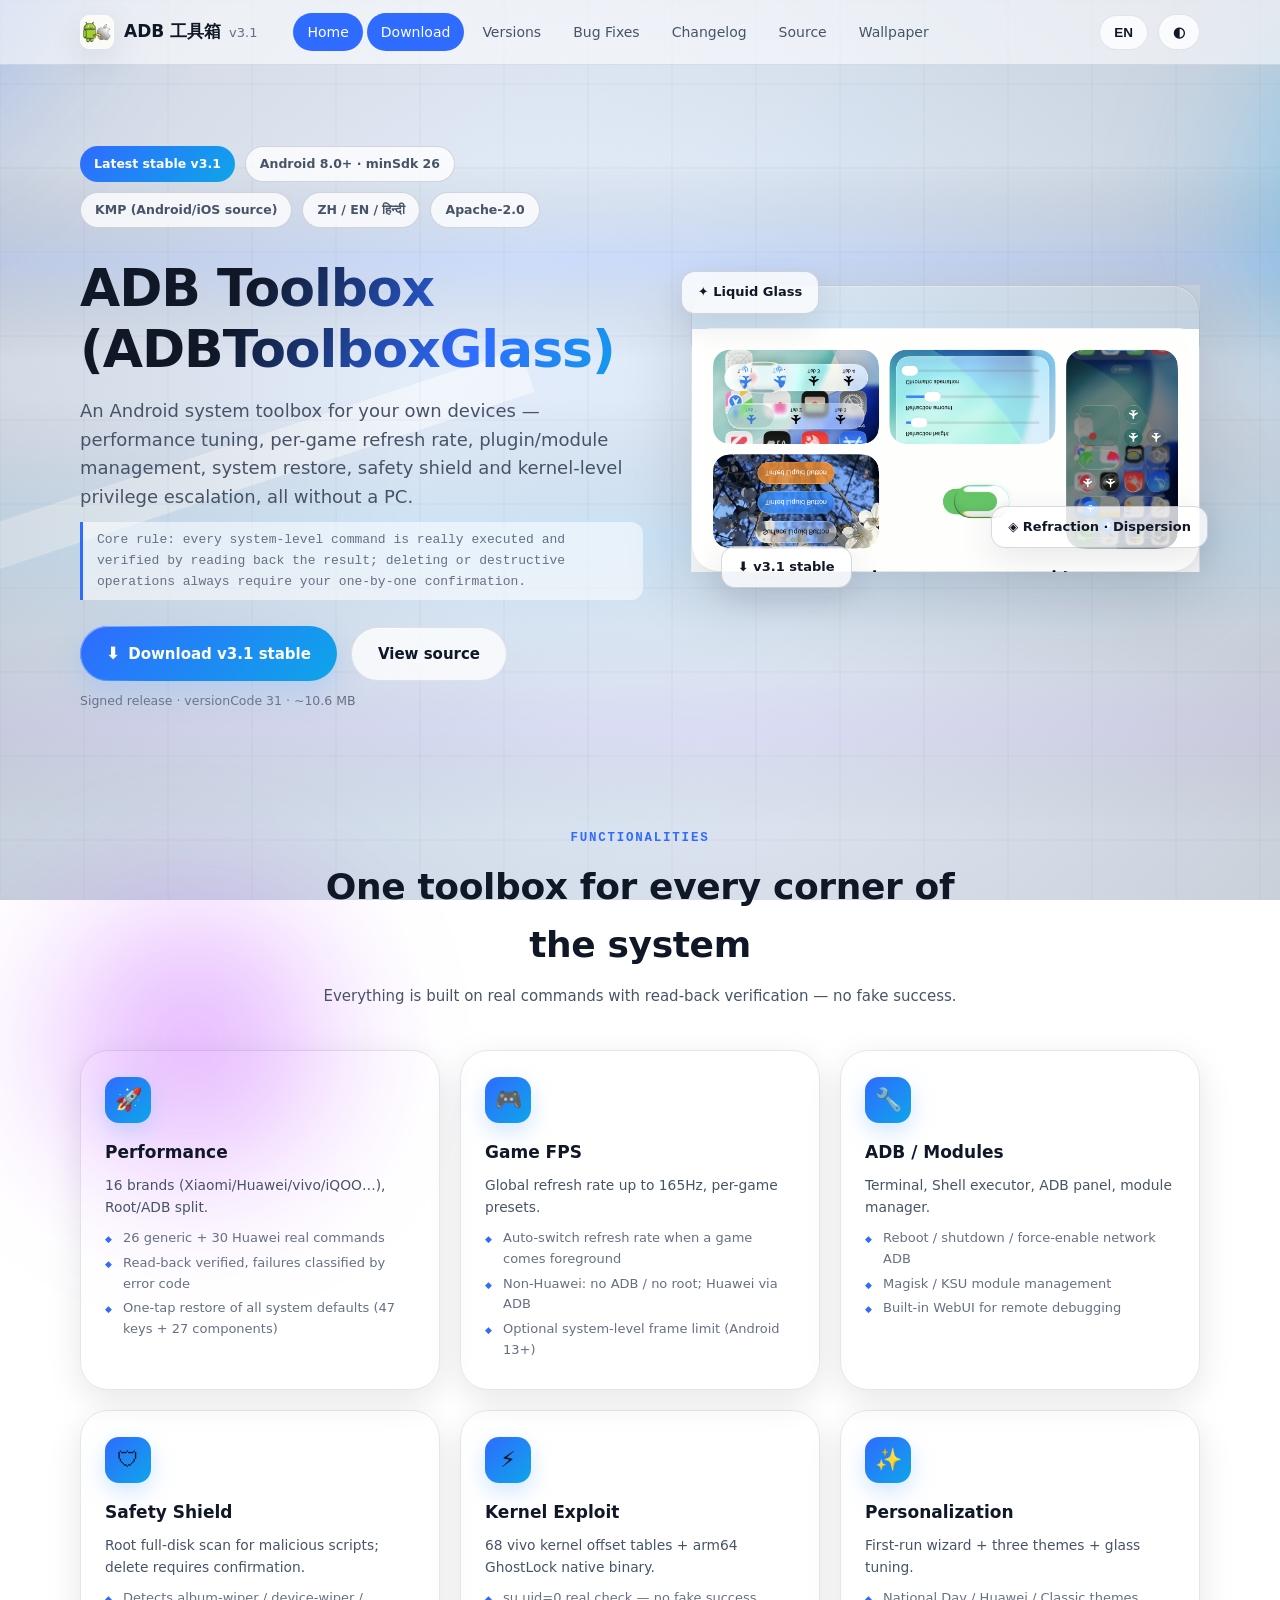
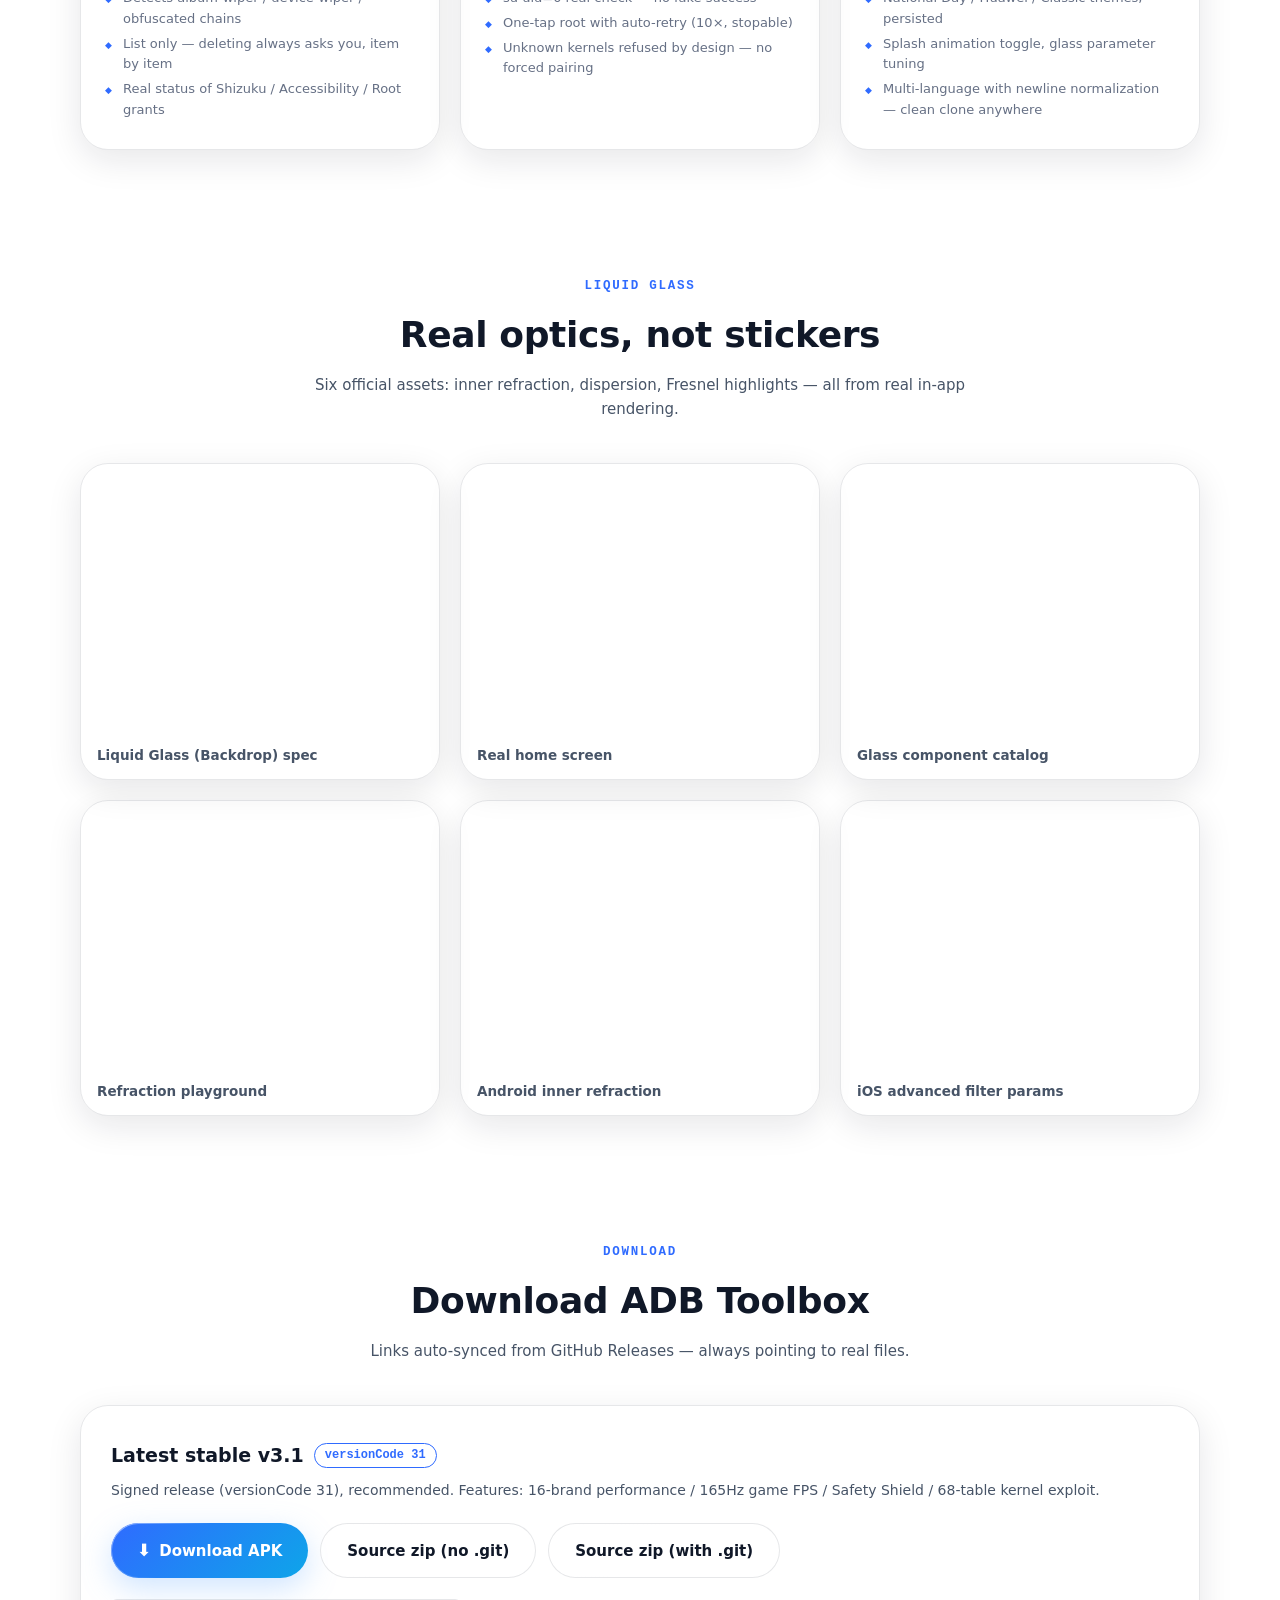
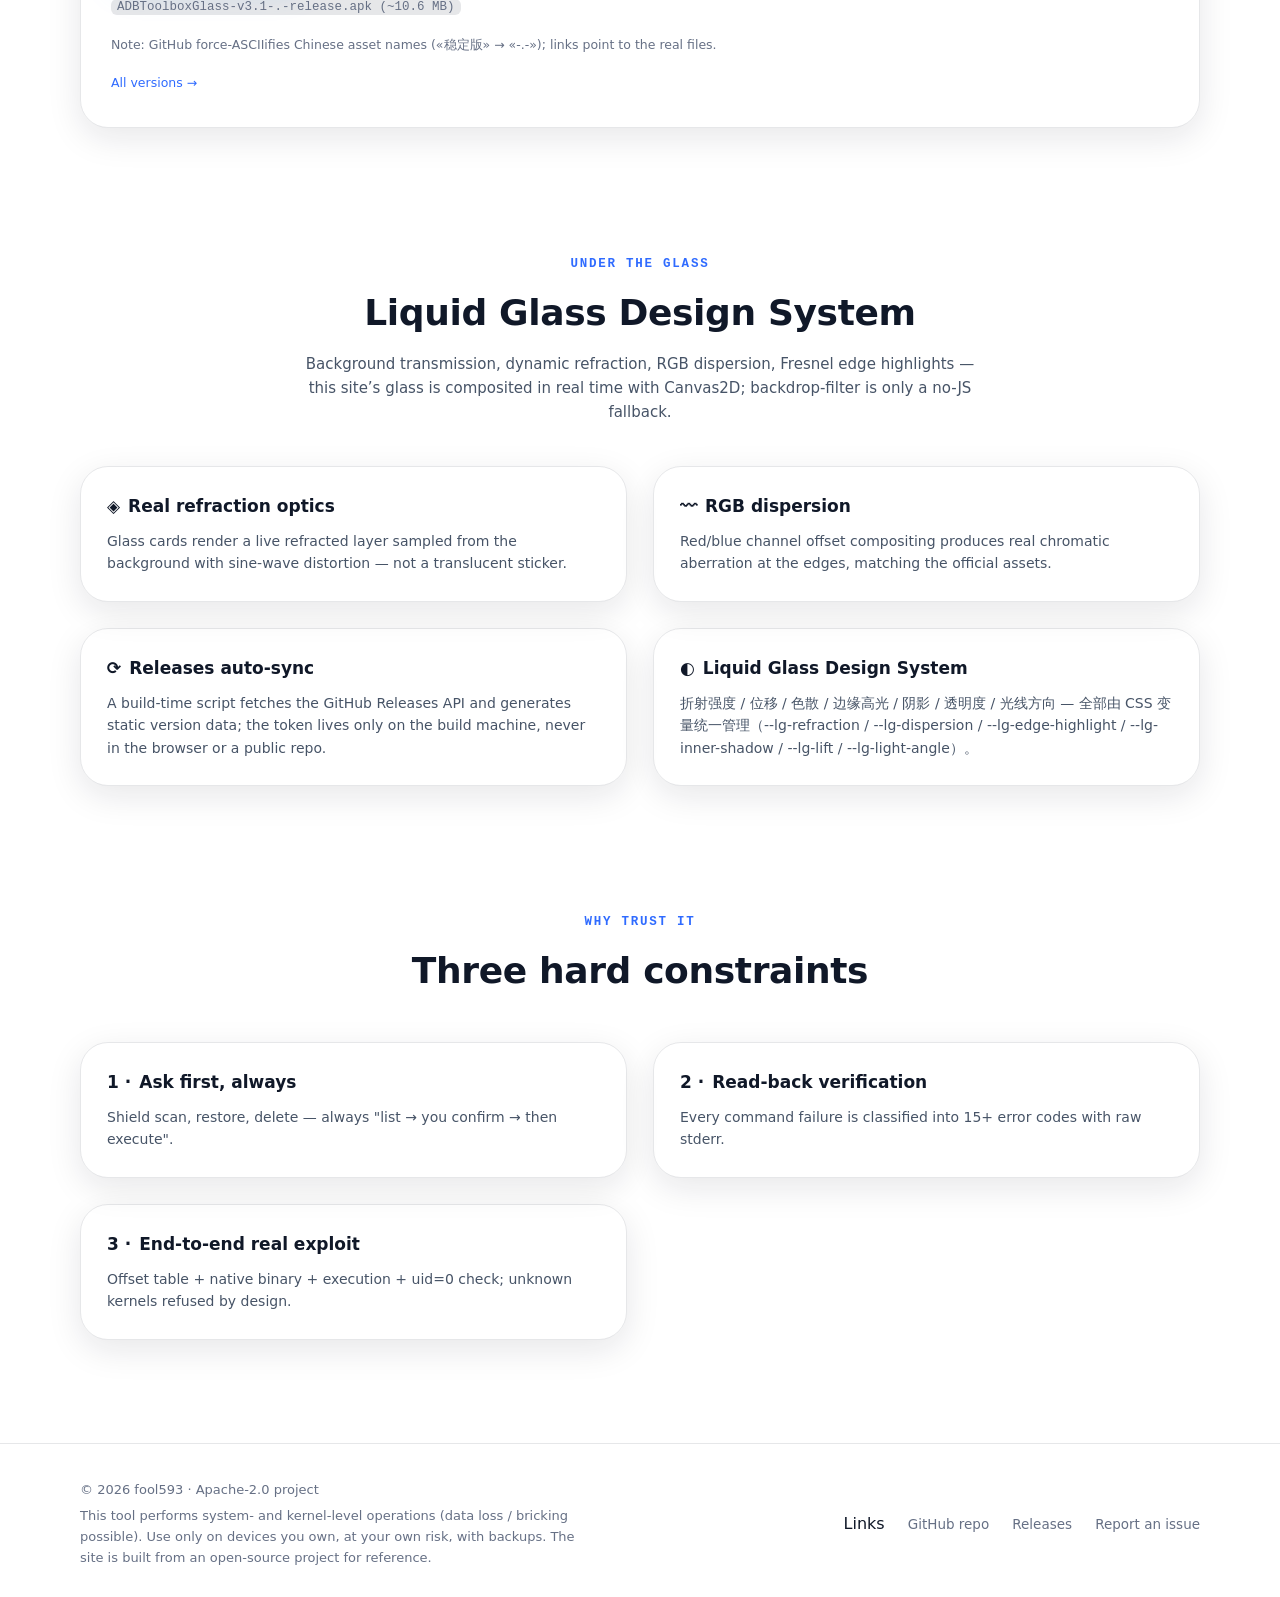
==== index.html @ 4ba8faf6 "chore: 网站构建产物同步 $(date +%Y-%m-%d)" ====
<!DOCTYPE html>
<html lang="zh-CN" data-theme="light" data-theme-mode="system">
<head>
  <meta charset="UTF-8" />
  <meta name="viewport" content="width=device-width, initial-scale=1.0" />
  <meta name="theme-color" content="#eef2f8" />
  <title>ADB 工具箱（ADBToolboxGlass）v3.1 — 官方站</title>
  <meta name="description" content="ADB 工具箱 v3.1：面向自有设备的 Android 系统工具箱——16 品牌性能优化 / 165Hz 游戏帧率 / 安全护盾 / 68 偏移表内核提权。开源（Apache-2.0），命令真实执行并回读验证，删除操作逐条确认。" />
  <meta property="og:type" content="website" />
  <meta property="og:title" content="ADB 工具箱（ADBToolboxGlass）v3.1 — 官方站" />
  <meta property="og:description" content="面向自有设备的 Android 系统工具箱：性能优化、游戏帧率、安全护盾、内核提权。所有系统级命令真实执行并回读验证。" />
  <meta property="og:image" content="./assets/site-banner-B7flzujM.jpg" />
  <meta property="og:url" content="https://fool593.github.io/ADBToolboxGlass-v3.1/" />
  <meta name="twitter:card" content="summary_large_image" />
  <link rel="icon" type="image/png" href="./icon-192.png" />
  <link rel="canonical" href="https://fool593.github.io/ADBToolboxGlass-v3.1/" />
  <script type="application/ld+json">
  {
    "@context": "https://schema.org",
    "@type": "SoftwareApplication",
    "name": "ADB 工具箱（ADBToolboxGlass）",
    "applicationCategory": "UtilityApplication",
    "operatingSystem": "Android",
    "softwareVersion": "3.1",
    "offers": { "@type": "Offer", "price": "0", "priceCurrency": "CNY" },
    "author": { "@type": "Person", "name": "fool593" },
    "license": "https://www.apache.org/licenses/LICENSE-2.0",
    "downloadUrl": "https://github.com/fool593/ADBToolboxGlass-v3.1/releases/download/v3.1/ADBToolboxGlass-v3.1-.-release.apk"
  }
  </script>
  <script>
    /* 防闪烁：首帧同步应用主题 + 语言 */
    (function () {
      try {
        var t = localStorage.getItem('adb-theme') || 'system';
        var sys = window.matchMedia('(prefers-color-scheme: dark)').matches;
        var res = t === 'system' ? (sys ? 'dark' : 'light') : t;
        document.documentElement.setAttribute('data-theme', res);
        document.documentElement.setAttribute('data-theme-mode', t);
        var l = localStorage.getItem('adb-lang');
        var lang = (l === 'zh' || l === 'en') ? l : ((navigator.language || 'zh').toLowerCase().startsWith('zh') ? 'zh' : 'en');
        document.documentElement.setAttribute('lang', lang === 'zh' ? 'zh-CN' : 'en');
      } catch (e) {}
    })();
  </script>
  <script type="module" crossorigin src="./assets/site-main-F7PaHA-z.js"></script>
  <link rel="stylesheet" crossorigin href="./assets/site-style-BMc-KPoB.css">
</head>
<body>
  <canvas id="bg-layer" aria-hidden="true"></canvas>
  <div id="bg-blobs" aria-hidden="true">
    <div class="blob blob-1"></div>
    <div class="blob blob-2"></div>
    <div class="blob blob-3"></div>
  </div>

  <!-- 顶部导航 -->
  <header class="topbar">
    <div class="topbar-inner">
      <a class="brand" href="index.html">
        <img src="./icon-192.png" alt="ADB Toolbox" width="34" height="34" />
        <span>ADB 工具箱 <small>v3.1</small></span>
      </a>
      <nav class="nav-links" aria-label="主导航">
        <a href="index.html" data-i18n="nav.home">首页</a>
        <a href="index.html#download" data-i18n="nav.download">下载</a>
        <a href="versions.html" data-i18n="nav.versions">历史版本</a>
        <a href="bugs.html" data-i18n="nav.bugs">Bug 记录</a>
        <a href="changelog.html" data-i18n="nav.changelog">更新日志</a>
        <a href="source.html" data-i18n="nav.source">源码</a>
        <a href="wallpaper.html" data-i18n="nav.wall">壁纸</a>
      </nav>
      <div class="top-actions">
        <button class="chip" id="lang-toggle" aria-label="切换语言">EN</button>
        <button class="chip" id="theme-toggle" aria-label="切换主题">◐</button>
      </div>
    </div>
  </header>

  <main>
    <!-- Hero -->
    <section class="hero">
      <div class="wrap hero-grid">
        <div>
          <div class="badges">
            <span class="badge v" data-i18n="hero.badge.v">最新稳定版 v3.1</span>
            <span class="badge" data-i18n="badge.minSdk">Android 8.0+ · 最低 SDK 26</span>
            <span class="badge" data-i18n="badge.kmp">KMP 跨平台（Android/iOS 源码）</span>
            <span class="badge" data-i18n="badge.langs">中 / EN / हिन्दी</span>
            <span class="badge" data-i18n="badge.license">Apache-2.0</span>
          </div>
          <h1 data-i18n="hero.title">ADB 工具箱（ADBToolboxGlass）</h1>
          <p class="sub" data-i18n="hero.sub">面向自有设备的 Android 系统工具箱——不用电脑也能性能调优、按游戏改帧率、插件/模块管理、系统还原、安全护盾与内核级提权。</p>
          <p class="discipline" data-i18n="hero.discipline">核心纪律：所有系统级命令真实执行并回读验证；删除与破坏性操作永远由你逐条确认，应用绝不自动执行。</p>
          <div class="hero-actions">
            <a class="btn primary" href="https://github.com/fool593/ADBToolboxGlass-v3.1/releases/download/v3.1/ADBToolboxGlass-v3.1-.-release.apk" rel="noopener">
              <span class="dl-icon">⬇</span><span data-i18n="hero.dl">下载 v3.1 稳定版</span>
            </a>
            <a class="btn ghost" href="https://github.com/fool593/ADBToolboxGlass-v3.1" rel="noopener" data-i18n="hero.source">查看源码</a>
          </div>
          <p class="dl-meta" data-i18n="hero.dl.note">正式签名 · versionCode 31 · 约 10.6 MB</p>
        </div>
        <div class="hero-visual">
          <div class="lg-glass glass-frame">
            <img src="./assets/site-banner-B7flzujM.jpg" alt="Liquid Glass design system" width="1120" height="630" fetchpriority="high" class="lg-content-img" />
          </div>
          <div class="float-chip fc-1">✦ Liquid Glass</div>
          <div class="float-chip fc-2">◈ Refraction · Dispersion</div>
          <div class="float-chip fc-3">⬇ v3.1 stable</div>
        </div>
      </div>
    </section>

    <!-- 功能 -->
    <section class="section" id="features">
      <div class="wrap">
        <div class="section-head">
          <div class="kicker" data-i18n="features.kicker">FUNCTIONALITIES</div>
          <h2 data-i18n="features.title">一个工具箱，覆盖系统的方方面面</h2>
          <p data-i18n="features.sub">全部功能基于真实命令执行与回读验证，不做假成功。</p>
        </div>
        <div class="feature-grid">
          <article class="lg-glass feature-card">
            <div class="f-icon">🚀</div>
            <h3 data-i18n="f.perf.title">性能优化</h3>
            <p data-i18n="f.perf.desc">16 品牌独立分类（小米/华为/vivo/iQOO…），Root/ADB 分行优化。</p>
            <ul>
              <li data-i18n="f.perf.l1">通用 26 条 + 华为 30 条真实命令</li>
              <li data-i18n="f.perf.l2">命令执行后回读验证，失败按错误码分类</li>
              <li data-i18n="f.perf.l3">一键还原全部系统默认（47 键 + 27 组件）</li>
            </ul>
          </article>
          <article class="lg-glass feature-card">
            <div class="f-icon">🎮</div>
            <h3 data-i18n="f.game.title">游戏帧率</h3>
            <p data-i18n="f.game.desc">全局刷新率最高 165Hz，按游戏单独配置帧率。</p>
            <ul>
              <li data-i18n="f.game.l1">游戏进前台自动切换对应帧率</li>
              <li data-i18n="f.game.l2">非华为免 ADB / 免 Root，华为走 ADB</li>
              <li data-i18n="f.game.l3">Android 13+ 可选系统级限帧</li>
            </ul>
          </article>
          <article class="lg-glass feature-card">
            <div class="f-icon">🔧</div>
            <h3 data-i18n="f.adb.title">ADB / 模块管理</h3>
            <p data-i18n="f.adb.desc">终端、Shell 执行器、ADB 面板与插件模块管理。</p>
            <ul>
              <li data-i18n="f.adb.l1">重启 / 关机 / 强开网络 ADB</li>
              <li data-i18n="f.adb.l2">Magisk / KSU 模块管理</li>
              <li data-i18n="f.adb.l3">自带 WebUI 可远程调试</li>
            </ul>
          </article>
          <article class="lg-glass feature-card">
            <div class="f-icon">🛡</div>
            <h3 data-i18n="f.shield.title">安全护盾</h3>
            <p data-i18n="f.shield.desc">Root 全盘扫描恶意脚本，删除必须逐条确认。</p>
            <ul>
              <li data-i18n="f.shield.l1">识别删相册 / 删全机 / 混淆链等恶意脚本</li>
              <li data-i18n="f.shield.l2">只列出，删除由你逐条确认</li>
              <li data-i18n="f.shield.l3">Shizuku / 无障碍 / Root 三项授权真实状态</li>
            </ul>
          </article>
          <article class="lg-glass feature-card">
            <div class="f-icon">⚡</div>
            <h3 data-i18n="f.root.title">内核提权</h3>
            <p data-i18n="f.root.desc">内置 68 个 vivo 内核偏移表 + arm64 GhostLock 原生二进制。</p>
            <ul>
              <li data-i18n="f.root.l1">su uid=0 真实判定，拒绝假成功</li>
              <li data-i18n="f.root.l2">一键 Root 自动重试（10 次 / 可停止）</li>
              <li data-i18n="f.root.l3">表外内核按设计拒绝，不强配机型</li>
            </ul>
          </article>
          <article class="lg-glass feature-card">
            <div class="f-icon">✨</div>
            <h3 data-i18n="f.ux.title">个性化</h3>
            <p data-i18n="f.ux.desc">首次设置向导 + 三套主题 + 玻璃参数调节。</p>
            <ul>
              <li data-i18n="f.ux.l1">国庆 / 华为 / 经典三套主题持久化</li>
              <li data-i18n="f.ux.l2">开屏动画开关、玻璃参数调节</li>
              <li data-i18n="f.ux.l3">多语言换行归一化，克隆即干净</li>
            </ul>
          </article>
        </div>
      </div>
    </section>

    <!-- 素材展示 -->
    <section class="section" id="shots">
      <div class="wrap">
        <div class="section-head">
          <div class="kicker" data-i18n="shots.kicker">LIQUID GLASS</div>
          <h2 data-i18n="shots.title">真实光学，不是贴纸</h2>
          <p data-i18n="shots.sub">六张官方素材：内折射、色散、Fresnel 高光，全部来自应用实机渲染。</p>
        </div>
        <div class="shots-grid">
          <figure class="lg-glass shot-card" data-full="./assets/artworks/banner.jpg">
            <img src="./assets/site-banner-B7flzujM.jpg" alt="Liquid Glass design spec" loading="lazy" width="800" height="450"  class="lg-content-img"/>
            <figcaption class="shot-cap" data-i18n="shots.banner">Liquid Glass (Backdrop) 设计规范</figcaption>
          </figure>
          <figure class="lg-glass shot-card" data-full="./assets/artworks/homescreen.png">
            <img src="./assets/site-homescreen-ydgZBSep.png" alt="Home screen" loading="lazy" width="800" height="1200"  class="lg-content-img"/>
            <figcaption class="shot-cap" data-i18n="shots.homescreen">真实主屏效果</figcaption>
          </figure>
          <figure class="lg-glass shot-card" data-full="./assets/artworks/catalog_app.jpg">
            <img src="./assets/site-catalog_app-DNNYvypT.jpg" alt="Component catalog" loading="lazy" width="800" height="422"  class="lg-content-img"/>
            <figcaption class="shot-cap" data-i18n="shots.catalog">玻璃组件目录</figcaption>
          </figure>
          <figure class="lg-glass shot-card" data-full="./assets/artworks/playground_app.jpg">
            <img src="./assets/site-playground_app-CNzV_W1E.jpg" alt="Refraction playground" loading="lazy" width="800" height="1200"  class="lg-content-img"/>
            <figcaption class="shot-cap" data-i18n="shots.playground">折射参数调试台</figcaption>
          </figure>
          <figure class="lg-glass shot-card" data-full="./assets/artworks/android_inner_refraction.png">
            <img src="./assets/site-android_inner_refraction-h8rzxePo.png" alt="Android inner refraction" loading="lazy" width="800" height="1200"  class="lg-content-img"/>
            <figcaption class="shot-cap" data-i18n="shots.android">Android 内折射演示</figcaption>
          </figure>
          <figure class="lg-glass shot-card" data-full="./assets/artworks/ios_inner_refraction.png">
            <img src="./assets/site-ios_inner_refraction-Cs1HJWgF.png" alt="iOS advanced filter" loading="lazy" width="800" height="1200"  class="lg-content-img"/>
            <figcaption class="shot-cap" data-i18n="shots.ios">iOS 高级滤镜参数</figcaption>
          </figure>
        </div>
      </div>
    </section>

    <!-- 下载 -->
    <section class="section" id="download">
      <div class="wrap">
        <div class="section-head">
          <div class="kicker" data-i18n="dl.kicker">DOWNLOAD</div>
          <h2 data-i18n="dl.title">下载 ADB 工具箱</h2>
          <p data-i18n="dl.sub">下载链接从 GitHub Releases 自动同步，指向真实文件。</p>
        </div>
        <div class="lg-glass download-block">
          <div class="dl-title">
            <span data-i18n="dl.current.title">最新稳定版 v3.1</span>
            <span class="dl-ver">versionCode 31</span>
          </div>
          <p class="dl-desc" data-i18n="dl.current.desc">正式签名（versionCode 31），推荐下载。功能：16 品牌性能优化 / 165Hz 游戏帧率 / 安全护盾 / 68 偏移表内核提权。</p>
          <div class="dl-row">
            <a class="btn primary" href="https://github.com/fool593/ADBToolboxGlass-v3.1/releases/download/v3.1/ADBToolboxGlass-v3.1-.-release.apk" rel="noopener"><span class="dl-icon">⬇</span><span data-i18n="dl.current.btn">下载 APK</span></a>
            <a class="btn ghost" href="https://github.com/fool593/ADBToolboxGlass-v3.1/releases/download/v3.1/ADBToolboxGlass-v3.1-.zip" rel="noopener" data-i18n="dl.zip.title">源码包（无 .git）</a>
            <a class="btn ghost" href="https://github.com/fool593/ADBToolboxGlass-v3.1/releases/download/v3.1/ADBToolboxGlass-v3.1-git.zip" rel="noopener" data-i18n="dl.git.title">源码包（含 .git）</a>
          </div>
          <p class="dl-meta"><code data-i18n="dl.current.file">ADBToolboxGlass-v3.1-.-release.apk（约 10.6 MB）</code></p>
          <p class="dl-meta" data-i18n="dl.ascii.note">提示：GitHub 将中文资产名强制转为 ASCII（如「稳定版」→「-.-」），链接已指向真实文件。</p>
          <p class="dl-meta"><a href="versions.html" data-i18n="dl.all">查看全部历史版本 →</a></p>
        </div>
      </div>
    </section>

    <!-- 技术 -->
    <section class="section" id="tech">
      <div class="wrap">
        <div class="section-head">
          <div class="kicker" data-i18n="tech.kicker">UNDER THE GLASS</div>
          <h2 data-i18n="tech.title">液态玻璃设计系统</h2>
          <p data-i18n="tech.sub">背景透射、动态折射、RGB 色散、Fresnel 边缘高光——本站的玻璃效果由 Canvas2D 真实合成，纯 backdrop-filter 仅作为无 JS 兜底。</p>
        </div>
        <div class="split">
          <article class="lg-glass info-card">
            <h3>◈ <span data-i18n="tech.optics.title">真实折射光学</span></h3>
            <p data-i18n="tech.optics.desc">玻璃卡内绘制的是背景放大采样的实时折射层，带正弦波动态形变；绝不是一张半透明贴图。</p>
          </article>
          <article class="lg-glass info-card">
            <h3>〰 <span data-i18n="tech.disp.title">RGB 色散</span></h3>
            <p data-i18n="tech.disp.desc">红/蓝通道错位合成，玻璃边缘出现真实色差，与素材图一致。</p>
          </article>
          <article class="lg-glass info-card">
            <h3>⟳ <span data-i18n="tech.sync.title">Releases 自动同步</span></h3>
            <p data-i18n="tech.sync.desc">构建时脚本调用 GitHub Releases API，静态生成版本数据；Token 只存在于构建机，不进浏览器不落公开仓库。</p>
          </article>
          <article class="lg-glass info-card">
            <h3>◐ <span>Liquid Glass Design System</span></h3>
            <p>折射强度 / 位移 / 色散 / 边缘高光 / 阴影 / 透明度 / 光线方向 — 全部由 CSS 变量统一管理（--lg-refraction / --lg-dispersion / --lg-edge-highlight / --lg-inner-shadow / --lg-lift / --lg-light-angle）。</p>
          </article>
        </div>
      </div>
    </section>

    <!-- 信任 -->
    <section class="section" id="trust">
      <div class="wrap">
        <div class="section-head">
          <div class="kicker" data-i18n="workflow.kicker">WHY TRUST IT</div>
          <h2 data-i18n="workflow.title">能信吗？三条硬约束</h2>
        </div>
        <div class="split">
          <article class="lg-glass info-card">
            <h3>1 · <span data-i18n="workflow.l1.t">事事先问人</span></h3>
            <p data-i18n="workflow.l1.d">护盾扫描、还原、删除——一律"列出 → 你确认 → 才执行"。</p>
          </article>
          <article class="lg-glass info-card">
            <h3>2 · <span data-i18n="workflow.l2.t">命令回读验证</span></h3>
            <p data-i18n="workflow.l2.d">每条命令失败按 15+ 错误码分类并保留原始 stderr。</p>
          </article>
          <article class="lg-glass info-card">
            <h3>3 · <span data-i18n="workflow.l3.t">端到端真实提权</span></h3>
            <p data-i18n="workflow.l3.d">偏移表 + 原生二进制 + 执行 + uid=0 判定，表外内核按设计拒绝。</p>
          </article>
        </div>
      </div>
    </section>
  </main>

  <!-- 页脚 -->
  <footer class="footer">
    <div class="wrap footer-inner">
      <div>
        <p class="copy" data-i18n="footer.copyright">© 2026 fool593 · Apache-2.0 项目</p>
        <p class="copy" style="margin-top:6px;max-width:60ch" data-i18n="footer.disclaimer">本工具涉及系统级与内核级操作（有数据丢失/变砖风险），请仅在自有设备、接受风险、已备份的前提下使用。</p>
      </div>
      <div class="links">
        <span data-i18n="footer.links">相关链接</span>
        <a href="https://github.com/fool593/ADBToolboxGlass-v3.1" rel="noopener" data-i18n="footer.repo">GitHub 仓库</a>
        <a href="https://github.com/fool593/ADBToolboxGlass-v3.1/releases" rel="noopener" data-i18n="footer.releases">Releases</a>
        <a href="https://github.com/fool593/ADBToolboxGlass-v3.1/issues" rel="noopener" data-i18n="footer.issue">反馈问题</a>
      </div>
    </div>
  </footer>

  <!-- Lightbox -->
  <div class="lightbox" id="lightbox" aria-hidden="true">
    <button class="lb-close" aria-label="Close">✕</button>
    <img src="" alt="" />
  </div>

  <!-- 性能徽标 -->
  <div class="perf-badge" id="perf-badge"></div>

</body>
</html>
---- assets/site-style-BMc-KPoB.css ----
:root{--lg-refraction:.55;--lg-dispersion:.3;--lg-edge-highlight:.9;--lg-inner-shadow:.35;--lg-lift:.6;--lg-light-angle:135deg;--lg-glow:#78b4ff59;--radius-lg:28px;--radius-md:20px;--radius-sm:14px;--topbar-h:64px;--font-sans:"PingFang SC", "HarmonyOS Sans SC", "Microsoft YaHei", system-ui, -apple-system, "Segoe UI", Roboto, sans-serif;--font-mono:"JetBrains Mono", "SF Mono", Consolas, "Courier New", monospace}[data-theme=light]{--lightningcss-light:initial;--lightningcss-dark: ;color-scheme:light;--bg-0:#eef2f8;--bg-1:#dde6f2;--ink-0:#101828;--ink-1:#475467;--ink-2:#667085;--card:#ffffff8c;--card-strong:#ffffffc7;--line:#1018281a;--line-2:#10182829;--acc:#2f6bff;--acc-2:#0ea5e9;--acc-grad:linear-gradient(135deg, #2f6bff 0%, #0ea5e9 100%);--ok:#16a34a;--warn:#d97706;--err:#dc2626;--shadow-1:0 10px 34px #1018281a;--shadow-2:0 24px 70px #10182829}[data-theme=dark]{--lightningcss-light: ;--lightningcss-dark:initial;color-scheme:dark;--bg-0:#0a0e1a;--bg-1:#101828;--ink-0:#f2f4f7;--ink-1:#c0c8d4;--ink-2:#8a94a6;--card:#1218288c;--card-strong:#161e32cc;--line:#f2f4f71a;--line-2:#f2f4f72e;--acc:#6ea0ff;--acc-2:#38bdf8;--acc-grad:linear-gradient(135deg, #6ea0ff 0%, #38bdf8 100%);--ok:#4ade80;--warn:#fbbf24;--err:#f87171;--shadow-1:0 10px 34px #00000059;--shadow-2:0 24px 70px #00000080}*{box-sizing:border-box;margin:0;padding:0}html{scroll-behavior:smooth}html,body{overflow-x:hidden}body{font-family:var(--font-sans);background:radial-gradient(1200px 800px at 15% -10%, var(--acc-2) 0%, transparent 55%), radial-gradient(1000px 700px at 110% 20%, var(--acc) 0%, transparent 50%), linear-gradient(160deg, var(--bg-0) 0%, var(--bg-1) 100%);color:var(--ink-0);-webkit-font-smoothing:antialiased;background-attachment:fixed;min-height:100vh;line-height:1.6;transition:background .4s,color .3s}a{color:var(--acc);text-decoration:none}a:hover{text-decoration:underline}img{max-width:100%;display:block}::-moz-selection{background:var(--acc);color:#fff}::selection{background:var(--acc);color:#fff}.wrap{width:min(1120px,92vw);margin:0 auto}#bg-layer{z-index:-3;pointer-events:none;position:fixed;top:0;bottom:0;left:0;right:0}#bg-blobs{z-index:-2;pointer-events:none;filter:blur(64px)saturate(140%);opacity:.55;position:fixed;top:-20%;bottom:-20%;left:-20%;right:-20%}.blob{border-radius:50%;animation:26s ease-in-out infinite alternate blob-drift;position:absolute}.blob-1{background:radial-gradient(circle at 30% 30%, var(--acc), transparent 70%);width:42vw;height:42vw;top:-8vw;left:-10vw}.blob-2{background:radial-gradient(circle at 60% 40%, var(--acc-2), transparent 70%);width:36vw;height:36vw;animation-delay:-8s;top:22vh;right:-8vw}.blob-3{background:radial-gradient(circle,#a855f7,#0000 70%);width:30vw;height:30vw;animation-delay:-16s;bottom:-12vw;left:20vw}@keyframes blob-drift{0%{transform:translate(0)scale(1)}50%{transform:translate(6vw,4vh)scale(1.12)}to{transform:translate(-4vw,-3vh)scale(.94)}}.lg-glass{border-radius:var(--radius-lg);box-shadow:var(--shadow-1);border:1px solid var(--line);background:0 0;position:relative}.lg-glass>.lg-content,.lg-glass>:not(.lg-optics){z-index:3;position:relative}.lg-glass img.lg-content-img{z-index:3;opacity:0;position:relative}.lg-content-img{border-radius:calc(var(--radius-lg) - 8px);width:100%;height:auto;display:block}.lg-optics{border-radius:inherit;pointer-events:none;z-index:2;mix-blend-mode:normal;position:absolute;top:0;bottom:0;left:0;right:0}.no-glass-engine .lg-glass{background:var(--card);-webkit-backdrop-filter:blur(18px)saturate(160%)}.no-glass-engine .lg-glass img.lg-content-img,.dynamic-bg .lg-glass img.lg-content-img{opacity:1}#gl-layer{z-index:-1;pointer-events:none;position:fixed;top:0;bottom:0;left:0;right:0}.topbar{z-index:100;-webkit-backdrop-filter:blur(16px)saturate(150%);background:color-mix(in srgb, var(--card-strong) 72%, transparent);border-bottom:1px solid var(--line);position:-webkit-sticky;position:sticky;top:0}.topbar-inner{width:min(1120px,92vw);height:var(--topbar-h);align-items:center;gap:18px;margin:0 auto;display:flex}.brand{color:var(--ink-0);align-items:center;gap:10px;font-size:17px;font-weight:700;display:flex}.brand:hover{text-decoration:none}.brand img{width:34px;height:34px;box-shadow:var(--shadow-1);border-radius:9px}.brand small{color:var(--ink-2);margin-left:2px;font-size:13px;font-weight:500}.nav-links{flex:1;gap:4px;margin-left:18px;display:flex}.nav-links a{color:var(--ink-1);border-radius:999px;padding:8px 14px;font-size:14px;font-weight:500;transition:background .2s,color .2s}.nav-links a:hover{background:var(--line);color:var(--ink-0);text-decoration:none}.nav-links a.active{background:var(--acc);color:#fff}.top-actions{align-items:center;gap:10px;display:flex}.chip{border:1px solid var(--line);background:var(--card-strong);color:var(--ink-0);cursor:pointer;-webkit-user-select:none;-moz-user-select:none;user-select:none;border-radius:999px;align-items:center;gap:6px;padding:9px 14px;font-size:13.5px;font-weight:600;transition:transform .15s,background .2s,box-shadow .2s;display:inline-flex}.chip:hover{box-shadow:var(--shadow-1);background:var(--card-strong);transform:translateY(-1px)}.chip:active{transform:translateY(0)scale(.97)}.hero{padding:max(56px,min(9vh,96px)) 0 max(40px,min(6vh,64px))}.hero-grid{grid-template-columns:1.05fr .95fr;align-items:center;gap:48px;display:grid}.hero h1{letter-spacing:-.02em;background:linear-gradient(120deg, var(--ink-0) 30%, var(--acc) 70%, var(--acc-2) 100%);-webkit-text-fill-color:transparent;color:#0000;-webkit-background-clip:text;background-clip:text;margin-bottom:16px;font-size:max(30px,min(4.4vw,52px));font-weight:800;line-height:1.18}.hero .sub{color:var(--ink-1);max-width:34em;margin-bottom:10px;font-size:max(15px,min(1.6vw,18px))}.hero .discipline{font-family:var(--font-mono);color:var(--ink-2);border-left:3px solid var(--acc);background:var(--card);border-radius:0 12px 12px 0;margin-bottom:26px;padding:8px 14px;font-size:13px}.badges{flex-wrap:wrap;gap:10px;margin-bottom:30px;display:flex}.badge{border:1px solid var(--line-2);background:var(--card-strong);color:var(--ink-1);border-radius:999px;align-items:center;gap:6px;padding:7px 14px;font-size:12.5px;font-weight:600;display:inline-flex}.badge.v{background:var(--acc-grad);color:#fff;border:none}.hero-actions{flex-wrap:wrap;align-items:center;gap:14px;display:flex}.btn{cursor:pointer;border:1px solid var(--line);border-radius:999px;justify-content:center;align-items:center;gap:8px;padding:14px 26px;font-size:15px;font-weight:700;text-decoration:none;transition:transform .16s,box-shadow .2s;display:inline-flex;position:relative;overflow:hidden}.btn:hover{text-decoration:none;transform:translateY(-2px)}.btn:active{transform:translateY(0)scale(.98)}.btn:before{content:"";border-radius:inherit;background:linear-gradient(var(--lg-light-angle), #ffffff8c, transparent 40%);-webkit-mask-composite:xor;pointer-events:none;padding:1px;position:absolute;top:0;bottom:0;left:0;right:0;-webkit-mask-image:linear-gradient(#fff 0,#fff 0),linear-gradient(#fff 0,#fff 0);-webkit-mask-position:0 0,0 0;-webkit-mask-size:auto,auto;-webkit-mask-repeat:repeat,repeat;-webkit-mask-clip:content-box,border-box;-webkit-mask-origin:content-box,border-box;-webkit-mask-composite:xor;mask-composite:exclude;-webkit-mask-source-type:auto,auto;mask-mode:match-source,match-source}.btn.primary{background:var(--acc-grad);color:#fff;box-shadow:0 10px 30px var(--lg-glow);border:none}.btn.primary:hover{box-shadow:0 14px 40px var(--lg-glow)}.btn.ghost{background:var(--card-strong);color:var(--ink-0)}.btn.small{padding:10px 18px;font-size:13.5px}.btn .dl-icon{font-size:17px}.hero-visual{position:relative}.hero-visual .glass-frame{border-radius:var(--radius-lg);box-shadow:var(--shadow-2), inset 0 1px 0 #ffffff4d;border:1px solid var(--line);overflow:hidden}.hero-visual img{width:100%;height:auto;display:block}.hero-visual .float-chip{background:var(--card-strong);-webkit-backdrop-filter:blur(12px);border:1px solid var(--line-2);box-shadow:var(--shadow-1);border-radius:14px;padding:10px 16px;font-size:13px;font-weight:600;animation:4.5s ease-in-out infinite floaty;position:absolute}.hero-visual .fc-1{top:-14px;left:-10px}.hero-visual .fc-2{animation-delay:-2.2s;bottom:24px;right:-8px}.hero-visual .fc-3{animation-delay:-1.1s;bottom:-16px;left:30px}@keyframes floaty{0%,to{transform:translateY(0)}50%{transform:translateY(-9px)}}.section{padding:max(48px,min(7vh,80px)) 0}.section-head{text-align:center;max-width:680px;margin:0 auto 42px}.section-head .kicker{font-family:var(--font-mono);letter-spacing:.14em;text-transform:uppercase;color:var(--acc);margin-bottom:10px;font-size:12.5px;font-weight:700}.section-head h2{letter-spacing:-.01em;font-size:max(24px,min(3vw,36px));font-weight:800}.section-head p{color:var(--ink-1);margin-top:10px;font-size:15px}.feature-grid{grid-template-columns:repeat(3,1fr);gap:20px;display:grid}.feature-card{min-height:190px;padding:26px 24px}.feature-card .f-icon{background:var(--acc-grad);width:46px;height:46px;box-shadow:0 8px 22px var(--lg-glow);border-radius:14px;place-items:center;margin-bottom:16px;font-size:22px;display:grid}.feature-card h3{margin-bottom:8px;font-size:17px}.feature-card p{color:var(--ink-1);font-size:13.8px}.feature-card ul{margin-top:8px;list-style:none}.feature-card li{color:var(--ink-2);padding:2px 0 2px 18px;font-size:13px;position:relative}.feature-card li:before{content:"◆";color:var(--acc);font-size:9px;position:absolute;top:6px;left:0}.download-block{gap:8px;padding:34px 30px;display:grid}.download-block .dl-title{flex-wrap:wrap;align-items:center;gap:10px;font-size:19px;font-weight:800;display:flex}.download-block .dl-ver{font-family:var(--font-mono);color:var(--acc);border:1px solid var(--acc);border-radius:999px;padding:2px 10px;font-size:12px}.download-block .dl-desc{color:var(--ink-1);font-size:14px}.dl-row{flex-wrap:wrap;gap:12px;margin-top:14px;display:flex}.dl-meta{color:var(--ink-2);margin-top:10px;font-size:12.5px}.dl-meta code{font-family:var(--font-mono);background:var(--line);border-radius:6px;padding:1px 6px}.shots-grid{grid-template-columns:repeat(3,1fr);gap:20px;display:grid}.shot-card{cursor:zoom-in;transition:transform .25s,box-shadow .25s;overflow:hidden}.shot-card:hover{box-shadow:var(--shadow-2);transform:translateY(-4px)}.shot-card img{aspect-ratio:4/3;object-fit:cover;width:100%}.shot-card .shot-cap{color:var(--ink-1);padding:12px 16px;font-size:13.5px;font-weight:600}.split{grid-template-columns:1fr 1fr;align-items:start;gap:26px;display:grid}.info-card{padding:26px}.info-card h3{align-items:center;gap:8px;margin-bottom:10px;font-size:17px;display:flex}.info-card p,.info-card li{color:var(--ink-1);font-size:14px}.info-card ul{margin-top:6px;list-style:none}.info-card li{padding:4px 0 4px 20px;position:relative}.info-card li:before{content:"→";color:var(--acc);position:absolute;left:0}.doc-card{margin-bottom:22px;padding:28px}.doc-card h2{flex-wrap:wrap;align-items:center;gap:10px;margin-bottom:6px;font-size:21px;display:flex}.doc-card .doc-tag{border-radius:999px;padding:3px 10px;font-size:12px;font-weight:700}.tag-current{background:var(--acc-grad);color:#fff}.tag-old{background:var(--line);color:var(--ink-2)}.doc-card .doc-date{color:var(--ink-2);font-family:var(--font-mono);font-size:12.5px}.doc-card ul{margin-top:12px;list-style:none}.doc-card li{color:var(--ink-1);padding:5px 0 5px 20px;font-size:14px;position:relative}.doc-card li:before{content:"•";color:var(--acc);font-weight:800;position:absolute;left:4px}.doc-card .doc-sub{color:var(--ink-0);margin-top:14px;font-size:14px;font-weight:700}.status-ok{color:var(--ok);font-weight:700}.status-wip{color:var(--warn);font-weight:700}.status-wait{color:var(--err);font-weight:700}.footer{border-top:1px solid var(--line);margin-top:40px;padding:36px 0 28px}.footer-inner{flex-wrap:wrap;justify-content:space-between;align-items:center;gap:16px;display:flex}.footer .links a{color:var(--ink-2);margin-left:18px;font-size:13.5px}.footer .copy{color:var(--ink-2);font-size:13px}.lightbox{z-index:200;opacity:0;pointer-events:none;background:#040812d1;place-items:center;padding:4vh 4vw;transition:opacity .25s;display:grid;position:fixed;top:0;bottom:0;left:0;right:0}.lightbox.open{opacity:1;pointer-events:auto}.lightbox img{max-width:92vw;max-height:88vh;box-shadow:var(--shadow-2);border-radius:16px}.lightbox .lb-close{border:1px solid var(--line-2);background:var(--card-strong);width:44px;height:44px;color:var(--ink-0);cursor:pointer;border-radius:50%;font-size:20px;position:absolute;top:22px;right:26px}.perf-badge{z-index:120;font-family:var(--font-mono);background:var(--card-strong);border:1px solid var(--line-2);color:var(--ink-1);-webkit-backdrop-filter:blur(10px);pointer-events:none;opacity:0;border-radius:10px;padding:8px 12px;font-size:11px;transition:opacity .3s;position:fixed;bottom:14px;right:14px}.perf-badge.show{opacity:1}.wp-layout{grid-template-columns:minmax(0,1.6fr) minmax(300px,1fr);align-items:start;gap:26px;margin-top:26px;display:grid}.wp-stage{border:1px dashed var(--line-2);background:#0a0e1c29;border-radius:28px;min-height:420px;padding:24px;position:relative;overflow:hidden}.wp-stage:after{content:"LIVE";font-family:var(--font-mono);letter-spacing:.18em;color:var(--ink-2);font-size:11px;position:absolute;top:14px;left:18px}.wp-demo{position:absolute}.wp-demo-a{width:150px;top:64px;left:40px}.wp-demo-b{width:240px;top:130px;right:36px}.wp-demo-c{text-align:center;width:min(320px,74%);padding:20px 22px;bottom:26px;left:50%;transform:translate(-50%)}.wp-demo-c h3{margin-bottom:6px;font-size:20px}.wp-demo-c p{color:var(--ink-2);font-size:13px;line-height:1.6}.wp-panel{flex-direction:column;gap:16px;padding:22px;display:flex}.wp-section{border-top:1px solid var(--line-2);padding-top:14px}.wp-section:first-child{border-top:0;padding-top:0}.wp-sec-label{letter-spacing:.06em;text-transform:uppercase;color:var(--ink-2);margin-bottom:8px;font-size:12px;font-weight:600}.wp-current{color:var(--ink-0);word-break:break-all;margin-bottom:10px;font-size:13px}.wp-row{flex-wrap:wrap;gap:8px;display:flex}.wp-colors{flex-wrap:wrap;gap:10px;display:flex}.wp-color{cursor:pointer;border:2px solid #ffffff59;border-radius:50%;width:40px;height:40px;padding:0;transition:transform .15s,box-shadow .15s;box-shadow:0 2px 8px #0000002e}.wp-color:hover{transform:scale(1.14);box-shadow:0 4px 14px #00000042}.wp-official{grid-template-columns:repeat(2,1fr);gap:10px;display:grid}.wp-official button{aspect-ratio:16/10;cursor:pointer;background:var(--card-strong);border:0;border-radius:12px;padding:0;transition:transform .15s,box-shadow .15s;position:relative;overflow:hidden}.wp-official button:hover{box-shadow:var(--shadow-1);transform:translateY(-2px)}.wp-official img{object-fit:cover;width:100%;height:100%;display:block}.wp-official span{color:#fff;text-align:left;background:linear-gradient(#0000,#0000008c);padding:4px 8px;font-size:11px;position:absolute;bottom:0;left:0;right:0}.wp-upload-row{align-items:center;gap:10px;display:flex}.wp-url-row{gap:8px;display:flex}.wp-live{flex-wrap:wrap;gap:8px;display:flex}.wp-live .btn{flex:auto}.wp-hint{opacity:.75;margin:8px 0 6px;font-size:.8em}video.lg-wall-video{opacity:0;pointer-events:none;width:2px;height:2px;position:fixed}.wp-input{border:1px solid var(--line-2);background:var(--card);min-width:0;color:var(--ink-0);border-radius:999px;flex:1;padding:10px 14px;font-size:13px}.wp-input:focus{border-color:var(--acc);box-shadow:0 0 0 3px color-mix(in srgb, var(--acc) 22%, transparent);outline:none}.wp-focus-grid{grid-template-columns:repeat(3,1fr);gap:8px;max-width:240px;display:grid}.wp-focus-cell{aspect-ratio:1;border:1px solid var(--line-2);background:var(--card);cursor:pointer;color:var(--ink-2);border-radius:10px;font-size:12px;transition:border-color .15s,background .15s}.wp-focus-cell:hover{border-color:var(--acc)}.wp-focus-cell.on{border-color:var(--acc);background:color-mix(in srgb, var(--acc) 12%, transparent);color:var(--acc)}.wp-favs{flex-wrap:wrap;gap:8px;min-height:18px;display:flex}.wp-fav-thumb{cursor:pointer;background:var(--card-strong);border:0;border-radius:10px;width:76px;height:48px;padding:0;position:relative;overflow:hidden}.wp-fav-thumb img{object-fit:cover;width:100%;height:100%;display:block}.wp-fav-thumb .unfav{color:#fff;text-align:center;opacity:0;background:#00000080;border-radius:50%;width:18px;height:18px;font-size:10px;line-height:18px;transition:opacity .15s;position:absolute;top:3px;right:3px}.wp-fav-thumb:hover .unfav{opacity:1}.wp-favs .wp-harmless{color:var(--ink-2);padding:4px 2px;font-size:12px}.wp-range{width:100%;accent-color:var(--acc)}.wp-status{opacity:0;min-height:20px;font-size:13px;transition:opacity .25s}.wp-status.ok{opacity:1;color:#22c55e}.wp-status.err{opacity:1;color:#ef4444}@media (max-width:900px){.wp-layout{grid-template-columns:1fr}.wp-stage{min-height:340px}.feature-grid,.shots-grid{grid-template-columns:repeat(2,1fr)}.hero-grid{grid-template-columns:1fr;gap:34px}.split{grid-template-columns:1fr}}@media (max-width:640px){.feature-grid,.shots-grid{grid-template-columns:1fr}.nav-links{display:none}.topbar-inner{gap:10px}.brand small{display:none}.hero-visual .float-chip{padding:8px 12px;font-size:12px}.download-block{padding:24px 18px}}@media (prefers-reduced-motion:reduce){*,:before,:after{transition-duration:.01ms!important;animation-duration:.01ms!important;animation-iteration-count:1!important}html{scroll-behavior:auto}}
/*$vite$:1*/
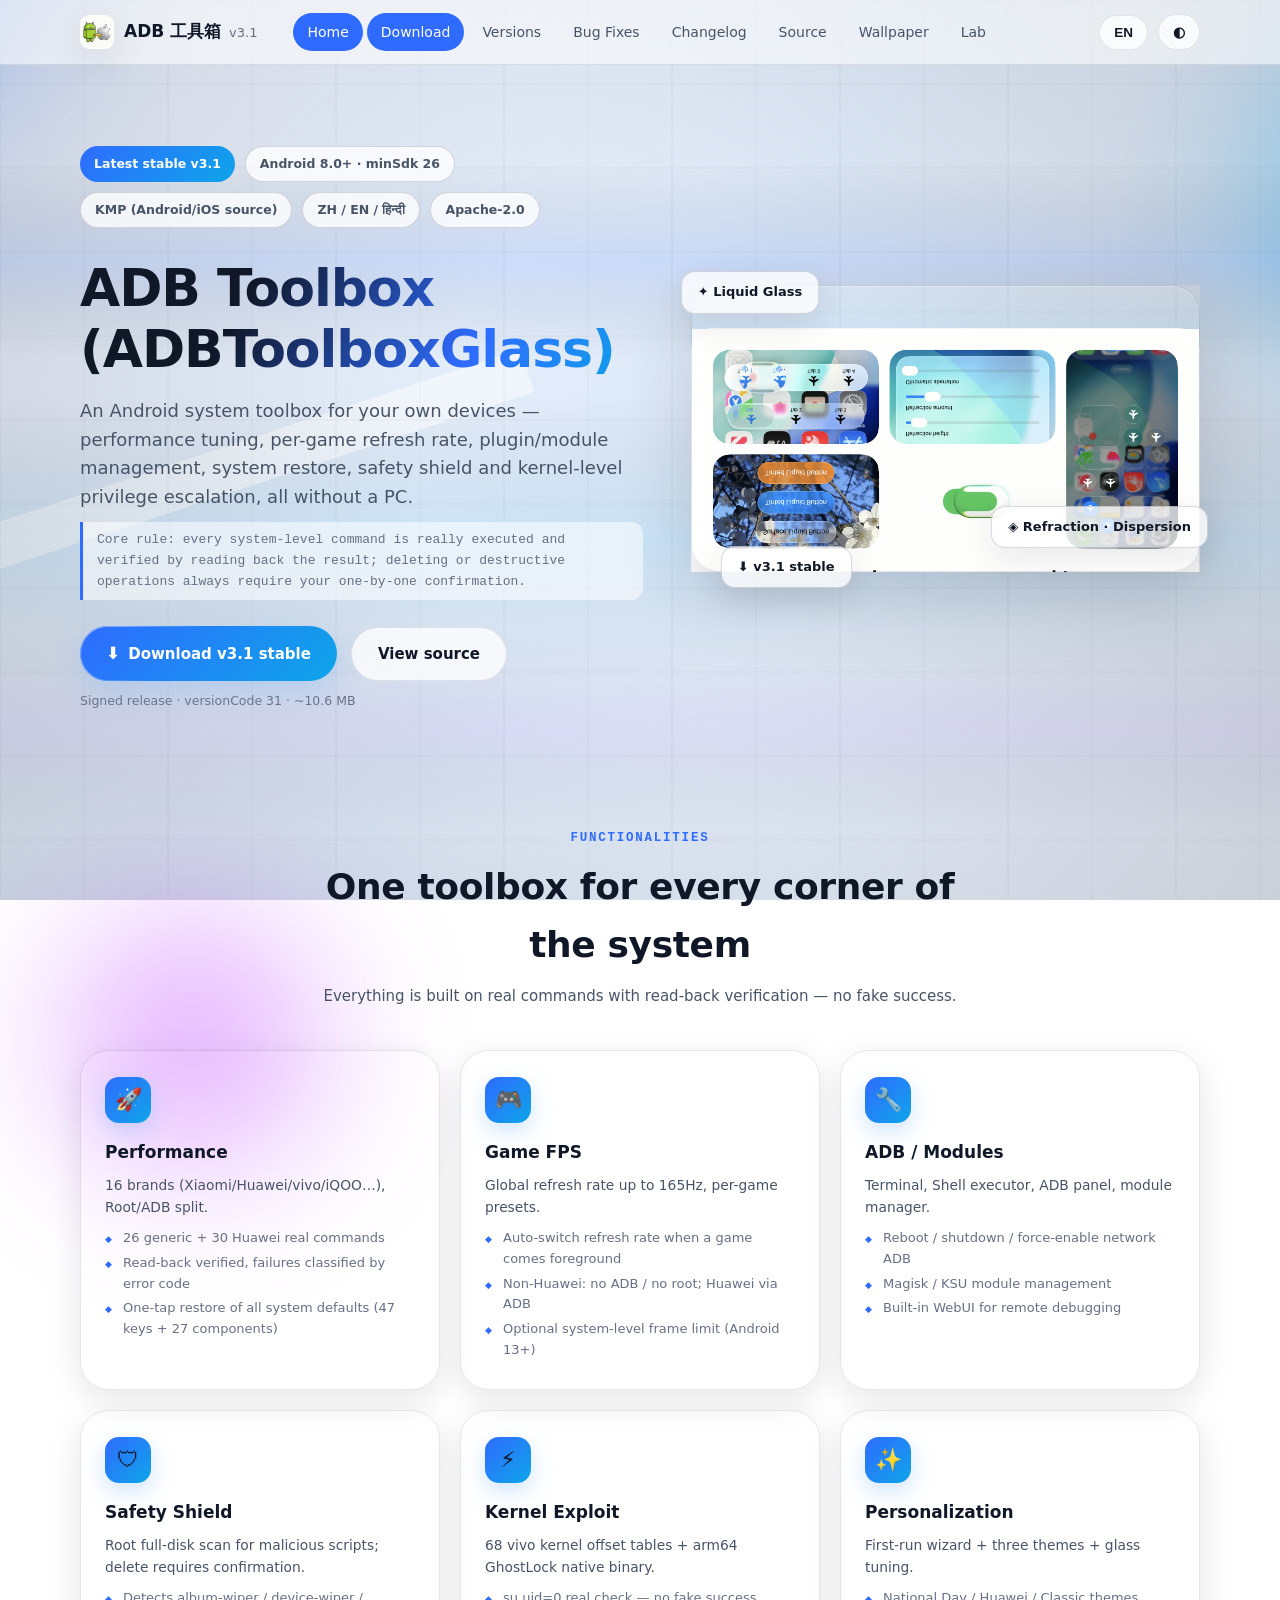
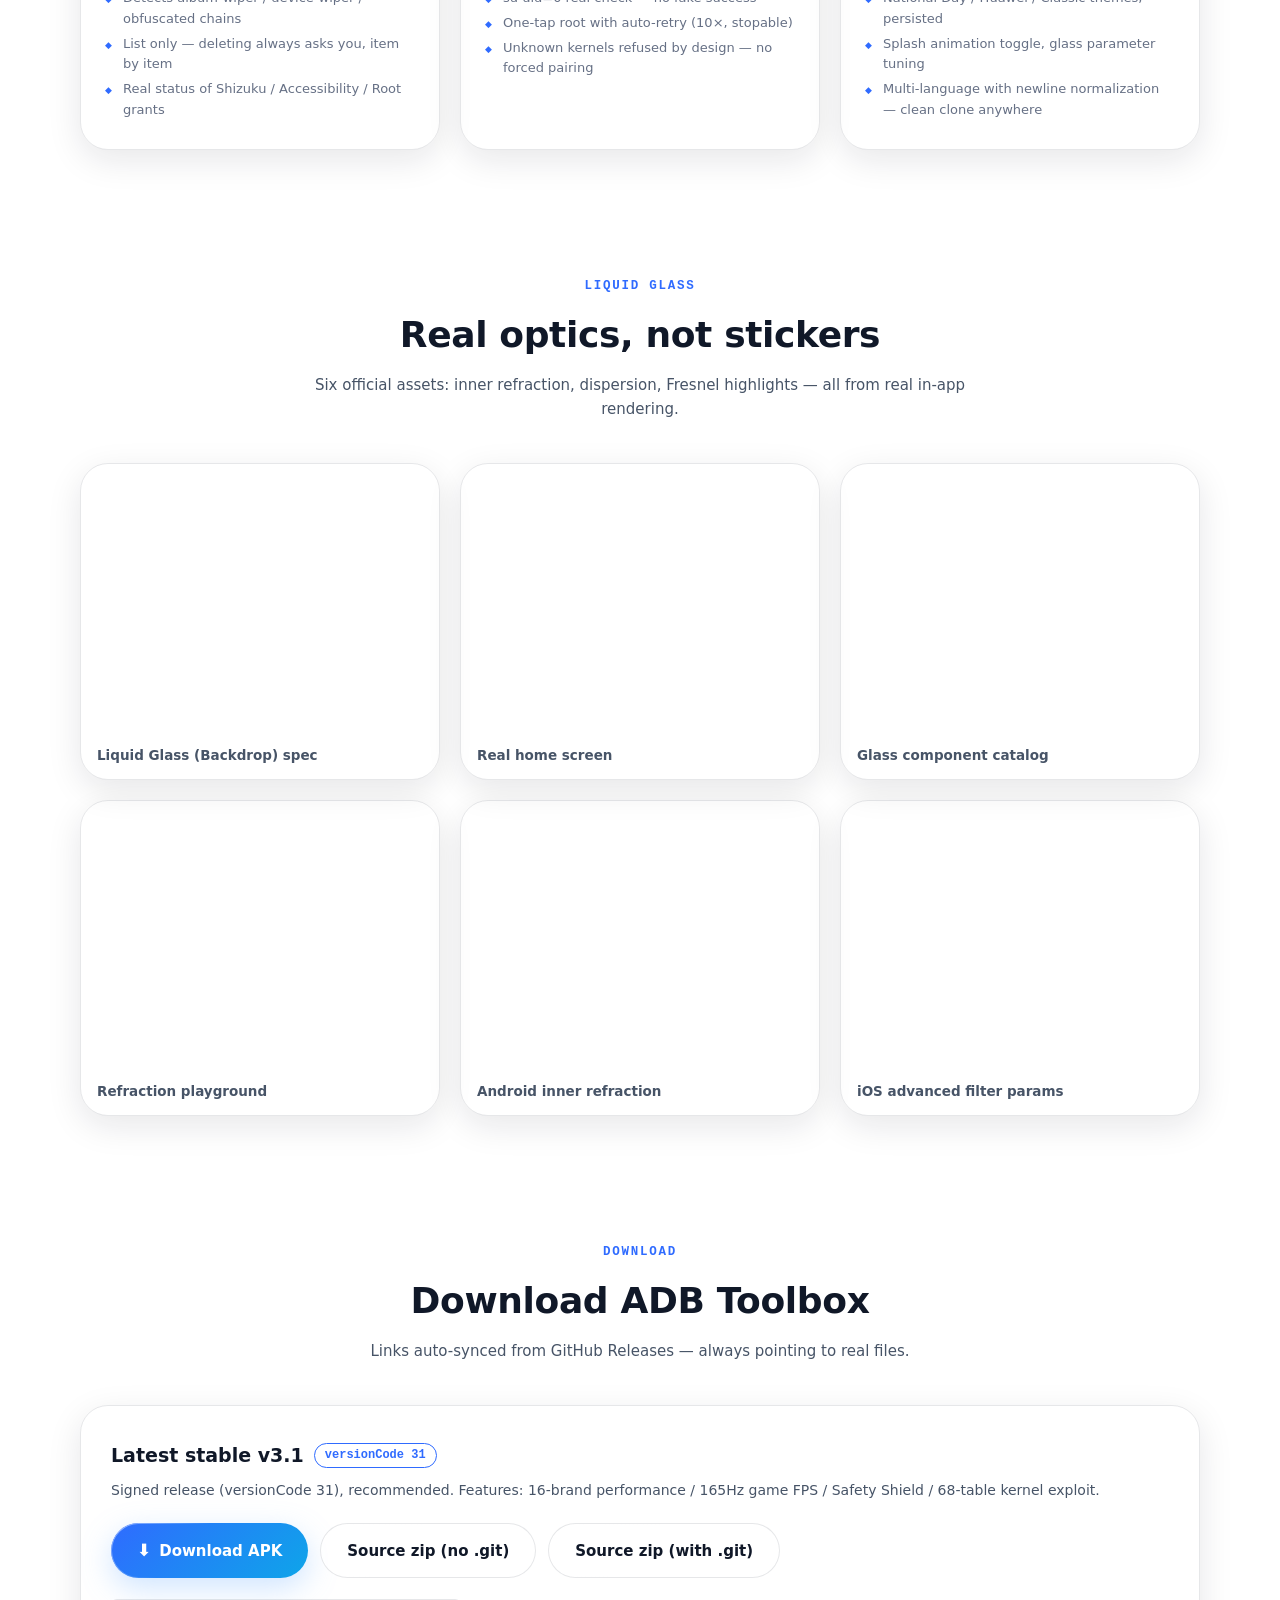
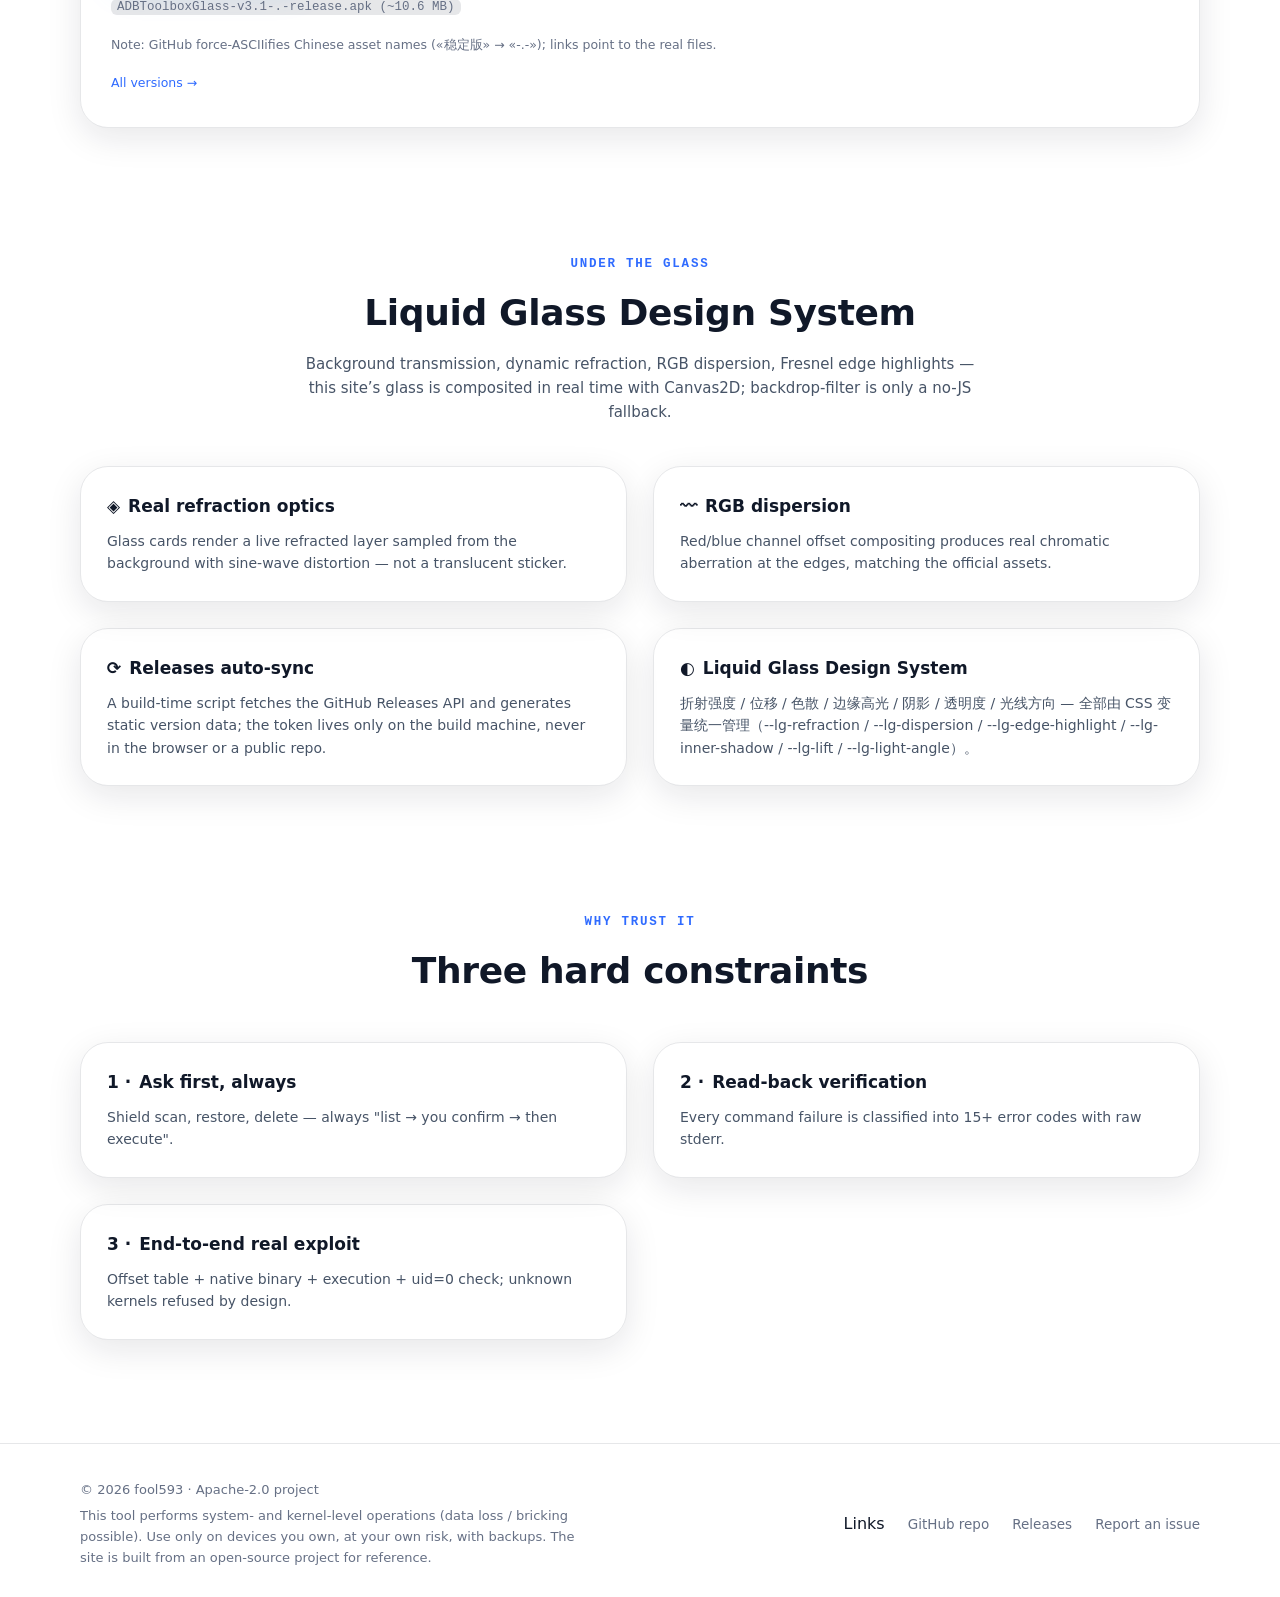
==== commit 5f0704d7: "chore: 网站构建产物同步 $(date +%Y-%m-%d)" ====
--- a/index.html
+++ b/index.html
@@ -1,330 +1,332 @@
-<!DOCTYPE html>
-<html lang="zh-CN" data-theme="light" data-theme-mode="system">
-<head>
-  <meta charset="UTF-8" />
-  <meta name="viewport" content="width=device-width, initial-scale=1.0" />
-  <meta name="theme-color" content="#eef2f8" />
-  <title>ADB 工具箱（ADBToolboxGlass）v3.1 — 官方站</title>
-  <meta name="description" content="ADB 工具箱 v3.1：面向自有设备的 Android 系统工具箱——16 品牌性能优化 / 165Hz 游戏帧率 / 安全护盾 / 68 偏移表内核提权。开源（Apache-2.0），命令真实执行并回读验证，删除操作逐条确认。" />
-  <meta property="og:type" content="website" />
-  <meta property="og:title" content="ADB 工具箱（ADBToolboxGlass）v3.1 — 官方站" />
-  <meta property="og:description" content="面向自有设备的 Android 系统工具箱：性能优化、游戏帧率、安全护盾、内核提权。所有系统级命令真实执行并回读验证。" />
-  <meta property="og:image" content="./assets/site-banner-B7flzujM.jpg" />
-  <meta property="og:url" content="https://fool593.github.io/ADBToolboxGlass-v3.1/" />
-  <meta name="twitter:card" content="summary_large_image" />
-  <link rel="icon" type="image/png" href="./icon-192.png" />
-  <link rel="canonical" href="https://fool593.github.io/ADBToolboxGlass-v3.1/" />
-  <script type="application/ld+json">
-  {
-    "@context": "https://schema.org",
-    "@type": "SoftwareApplication",
-    "name": "ADB 工具箱（ADBToolboxGlass）",
-    "applicationCategory": "UtilityApplication",
-    "operatingSystem": "Android",
-    "softwareVersion": "3.1",
-    "offers": { "@type": "Offer", "price": "0", "priceCurrency": "CNY" },
-    "author": { "@type": "Person", "name": "fool593" },
-    "license": "https://www.apache.org/licenses/LICENSE-2.0",
-    "downloadUrl": "https://github.com/fool593/ADBToolboxGlass-v3.1/releases/download/v3.1/ADBToolboxGlass-v3.1-.-release.apk"
-  }
-  </script>
-  <script>
-    /* 防闪烁：首帧同步应用主题 + 语言 */
-    (function () {
-      try {
-        var t = localStorage.getItem('adb-theme') || 'system';
-        var sys = window.matchMedia('(prefers-color-scheme: dark)').matches;
-        var res = t === 'system' ? (sys ? 'dark' : 'light') : t;
-        document.documentElement.setAttribute('data-theme', res);
-        document.documentElement.setAttribute('data-theme-mode', t);
-        var l = localStorage.getItem('adb-lang');
-        var lang = (l === 'zh' || l === 'en') ? l : ((navigator.language || 'zh').toLowerCase().startsWith('zh') ? 'zh' : 'en');
-        document.documentElement.setAttribute('lang', lang === 'zh' ? 'zh-CN' : 'en');
-      } catch (e) {}
-    })();
-  </script>
-  <script type="module" crossorigin src="./assets/site-main-F7PaHA-z.js"></script>
-  <link rel="stylesheet" crossorigin href="./assets/site-style-BMc-KPoB.css">
-</head>
-<body>
-  <canvas id="bg-layer" aria-hidden="true"></canvas>
-  <div id="bg-blobs" aria-hidden="true">
-    <div class="blob blob-1"></div>
-    <div class="blob blob-2"></div>
-    <div class="blob blob-3"></div>
-  </div>
-
-  <!-- 顶部导航 -->
-  <header class="topbar">
-    <div class="topbar-inner">
-      <a class="brand" href="index.html">
-        <img src="./icon-192.png" alt="ADB Toolbox" width="34" height="34" />
-        <span>ADB 工具箱 <small>v3.1</small></span>
-      </a>
-      <nav class="nav-links" aria-label="主导航">
-        <a href="index.html" data-i18n="nav.home">首页</a>
-        <a href="index.html#download" data-i18n="nav.download">下载</a>
-        <a href="versions.html" data-i18n="nav.versions">历史版本</a>
-        <a href="bugs.html" data-i18n="nav.bugs">Bug 记录</a>
-        <a href="changelog.html" data-i18n="nav.changelog">更新日志</a>
-        <a href="source.html" data-i18n="nav.source">源码</a>
-        <a href="wallpaper.html" data-i18n="nav.wall">壁纸</a>
-      </nav>
-      <div class="top-actions">
-        <button class="chip" id="lang-toggle" aria-label="切换语言">EN</button>
-        <button class="chip" id="theme-toggle" aria-label="切换主题">◐</button>
-      </div>
-    </div>
-  </header>
-
-  <main>
-    <!-- Hero -->
-    <section class="hero">
-      <div class="wrap hero-grid">
-        <div>
-          <div class="badges">
-            <span class="badge v" data-i18n="hero.badge.v">最新稳定版 v3.1</span>
-            <span class="badge" data-i18n="badge.minSdk">Android 8.0+ · 最低 SDK 26</span>
-            <span class="badge" data-i18n="badge.kmp">KMP 跨平台（Android/iOS 源码）</span>
-            <span class="badge" data-i18n="badge.langs">中 / EN / हिन्दी</span>
-            <span class="badge" data-i18n="badge.license">Apache-2.0</span>
-          </div>
-          <h1 data-i18n="hero.title">ADB 工具箱（ADBToolboxGlass）</h1>
-          <p class="sub" data-i18n="hero.sub">面向自有设备的 Android 系统工具箱——不用电脑也能性能调优、按游戏改帧率、插件/模块管理、系统还原、安全护盾与内核级提权。</p>
-          <p class="discipline" data-i18n="hero.discipline">核心纪律：所有系统级命令真实执行并回读验证；删除与破坏性操作永远由你逐条确认，应用绝不自动执行。</p>
-          <div class="hero-actions">
-            <a class="btn primary" href="https://github.com/fool593/ADBToolboxGlass-v3.1/releases/download/v3.1/ADBToolboxGlass-v3.1-.-release.apk" rel="noopener">
-              <span class="dl-icon">⬇</span><span data-i18n="hero.dl">下载 v3.1 稳定版</span>
-            </a>
-            <a class="btn ghost" href="https://github.com/fool593/ADBToolboxGlass-v3.1" rel="noopener" data-i18n="hero.source">查看源码</a>
-          </div>
-          <p class="dl-meta" data-i18n="hero.dl.note">正式签名 · versionCode 31 · 约 10.6 MB</p>
-        </div>
-        <div class="hero-visual">
-          <div class="lg-glass glass-frame">
-            <img src="./assets/site-banner-B7flzujM.jpg" alt="Liquid Glass design system" width="1120" height="630" fetchpriority="high" class="lg-content-img" />
-          </div>
-          <div class="float-chip fc-1">✦ Liquid Glass</div>
-          <div class="float-chip fc-2">◈ Refraction · Dispersion</div>
-          <div class="float-chip fc-3">⬇ v3.1 stable</div>
-        </div>
-      </div>
-    </section>
-
-    <!-- 功能 -->
-    <section class="section" id="features">
-      <div class="wrap">
-        <div class="section-head">
-          <div class="kicker" data-i18n="features.kicker">FUNCTIONALITIES</div>
-          <h2 data-i18n="features.title">一个工具箱，覆盖系统的方方面面</h2>
-          <p data-i18n="features.sub">全部功能基于真实命令执行与回读验证，不做假成功。</p>
-        </div>
-        <div class="feature-grid">
-          <article class="lg-glass feature-card">
-            <div class="f-icon">🚀</div>
-            <h3 data-i18n="f.perf.title">性能优化</h3>
-            <p data-i18n="f.perf.desc">16 品牌独立分类（小米/华为/vivo/iQOO…），Root/ADB 分行优化。</p>
-            <ul>
-              <li data-i18n="f.perf.l1">通用 26 条 + 华为 30 条真实命令</li>
-              <li data-i18n="f.perf.l2">命令执行后回读验证，失败按错误码分类</li>
-              <li data-i18n="f.perf.l3">一键还原全部系统默认（47 键 + 27 组件）</li>
-            </ul>
-          </article>
-          <article class="lg-glass feature-card">
-            <div class="f-icon">🎮</div>
-            <h3 data-i18n="f.game.title">游戏帧率</h3>
-            <p data-i18n="f.game.desc">全局刷新率最高 165Hz，按游戏单独配置帧率。</p>
-            <ul>
-              <li data-i18n="f.game.l1">游戏进前台自动切换对应帧率</li>
-              <li data-i18n="f.game.l2">非华为免 ADB / 免 Root，华为走 ADB</li>
-              <li data-i18n="f.game.l3">Android 13+ 可选系统级限帧</li>
-            </ul>
-          </article>
-          <article class="lg-glass feature-card">
-            <div class="f-icon">🔧</div>
-            <h3 data-i18n="f.adb.title">ADB / 模块管理</h3>
-            <p data-i18n="f.adb.desc">终端、Shell 执行器、ADB 面板与插件模块管理。</p>
-            <ul>
-              <li data-i18n="f.adb.l1">重启 / 关机 / 强开网络 ADB</li>
-              <li data-i18n="f.adb.l2">Magisk / KSU 模块管理</li>
-              <li data-i18n="f.adb.l3">自带 WebUI 可远程调试</li>
-            </ul>
-          </article>
-          <article class="lg-glass feature-card">
-            <div class="f-icon">🛡</div>
-            <h3 data-i18n="f.shield.title">安全护盾</h3>
-            <p data-i18n="f.shield.desc">Root 全盘扫描恶意脚本，删除必须逐条确认。</p>
-            <ul>
-              <li data-i18n="f.shield.l1">识别删相册 / 删全机 / 混淆链等恶意脚本</li>
-              <li data-i18n="f.shield.l2">只列出，删除由你逐条确认</li>
-              <li data-i18n="f.shield.l3">Shizuku / 无障碍 / Root 三项授权真实状态</li>
-            </ul>
-          </article>
-          <article class="lg-glass feature-card">
-            <div class="f-icon">⚡</div>
-            <h3 data-i18n="f.root.title">内核提权</h3>
-            <p data-i18n="f.root.desc">内置 68 个 vivo 内核偏移表 + arm64 GhostLock 原生二进制。</p>
-            <ul>
-              <li data-i18n="f.root.l1">su uid=0 真实判定，拒绝假成功</li>
-              <li data-i18n="f.root.l2">一键 Root 自动重试（10 次 / 可停止）</li>
-              <li data-i18n="f.root.l3">表外内核按设计拒绝，不强配机型</li>
-            </ul>
-          </article>
-          <article class="lg-glass feature-card">
-            <div class="f-icon">✨</div>
-            <h3 data-i18n="f.ux.title">个性化</h3>
-            <p data-i18n="f.ux.desc">首次设置向导 + 三套主题 + 玻璃参数调节。</p>
-            <ul>
-              <li data-i18n="f.ux.l1">国庆 / 华为 / 经典三套主题持久化</li>
-              <li data-i18n="f.ux.l2">开屏动画开关、玻璃参数调节</li>
-              <li data-i18n="f.ux.l3">多语言换行归一化，克隆即干净</li>
-            </ul>
-          </article>
-        </div>
-      </div>
-    </section>
-
-    <!-- 素材展示 -->
-    <section class="section" id="shots">
-      <div class="wrap">
-        <div class="section-head">
-          <div class="kicker" data-i18n="shots.kicker">LIQUID GLASS</div>
-          <h2 data-i18n="shots.title">真实光学，不是贴纸</h2>
-          <p data-i18n="shots.sub">六张官方素材：内折射、色散、Fresnel 高光，全部来自应用实机渲染。</p>
-        </div>
-        <div class="shots-grid">
-          <figure class="lg-glass shot-card" data-full="./assets/artworks/banner.jpg">
-            <img src="./assets/site-banner-B7flzujM.jpg" alt="Liquid Glass design spec" loading="lazy" width="800" height="450"  class="lg-content-img"/>
-            <figcaption class="shot-cap" data-i18n="shots.banner">Liquid Glass (Backdrop) 设计规范</figcaption>
-          </figure>
-          <figure class="lg-glass shot-card" data-full="./assets/artworks/homescreen.png">
-            <img src="./assets/site-homescreen-ydgZBSep.png" alt="Home screen" loading="lazy" width="800" height="1200"  class="lg-content-img"/>
-            <figcaption class="shot-cap" data-i18n="shots.homescreen">真实主屏效果</figcaption>
-          </figure>
-          <figure class="lg-glass shot-card" data-full="./assets/artworks/catalog_app.jpg">
-            <img src="./assets/site-catalog_app-DNNYvypT.jpg" alt="Component catalog" loading="lazy" width="800" height="422"  class="lg-content-img"/>
-            <figcaption class="shot-cap" data-i18n="shots.catalog">玻璃组件目录</figcaption>
-          </figure>
-          <figure class="lg-glass shot-card" data-full="./assets/artworks/playground_app.jpg">
-            <img src="./assets/site-playground_app-CNzV_W1E.jpg" alt="Refraction playground" loading="lazy" width="800" height="1200"  class="lg-content-img"/>
-            <figcaption class="shot-cap" data-i18n="shots.playground">折射参数调试台</figcaption>
-          </figure>
-          <figure class="lg-glass shot-card" data-full="./assets/artworks/android_inner_refraction.png">
-            <img src="./assets/site-android_inner_refraction-h8rzxePo.png" alt="Android inner refraction" loading="lazy" width="800" height="1200"  class="lg-content-img"/>
-            <figcaption class="shot-cap" data-i18n="shots.android">Android 内折射演示</figcaption>
-          </figure>
-          <figure class="lg-glass shot-card" data-full="./assets/artworks/ios_inner_refraction.png">
-            <img src="./assets/site-ios_inner_refraction-Cs1HJWgF.png" alt="iOS advanced filter" loading="lazy" width="800" height="1200"  class="lg-content-img"/>
-            <figcaption class="shot-cap" data-i18n="shots.ios">iOS 高级滤镜参数</figcaption>
-          </figure>
-        </div>
-      </div>
-    </section>
-
-    <!-- 下载 -->
-    <section class="section" id="download">
-      <div class="wrap">
-        <div class="section-head">
-          <div class="kicker" data-i18n="dl.kicker">DOWNLOAD</div>
-          <h2 data-i18n="dl.title">下载 ADB 工具箱</h2>
-          <p data-i18n="dl.sub">下载链接从 GitHub Releases 自动同步，指向真实文件。</p>
-        </div>
-        <div class="lg-glass download-block">
-          <div class="dl-title">
-            <span data-i18n="dl.current.title">最新稳定版 v3.1</span>
-            <span class="dl-ver">versionCode 31</span>
-          </div>
-          <p class="dl-desc" data-i18n="dl.current.desc">正式签名（versionCode 31），推荐下载。功能：16 品牌性能优化 / 165Hz 游戏帧率 / 安全护盾 / 68 偏移表内核提权。</p>
-          <div class="dl-row">
-            <a class="btn primary" href="https://github.com/fool593/ADBToolboxGlass-v3.1/releases/download/v3.1/ADBToolboxGlass-v3.1-.-release.apk" rel="noopener"><span class="dl-icon">⬇</span><span data-i18n="dl.current.btn">下载 APK</span></a>
-            <a class="btn ghost" href="https://github.com/fool593/ADBToolboxGlass-v3.1/releases/download/v3.1/ADBToolboxGlass-v3.1-.zip" rel="noopener" data-i18n="dl.zip.title">源码包（无 .git）</a>
-            <a class="btn ghost" href="https://github.com/fool593/ADBToolboxGlass-v3.1/releases/download/v3.1/ADBToolboxGlass-v3.1-git.zip" rel="noopener" data-i18n="dl.git.title">源码包（含 .git）</a>
-          </div>
-          <p class="dl-meta"><code data-i18n="dl.current.file">ADBToolboxGlass-v3.1-.-release.apk（约 10.6 MB）</code></p>
-          <p class="dl-meta" data-i18n="dl.ascii.note">提示：GitHub 将中文资产名强制转为 ASCII（如「稳定版」→「-.-」），链接已指向真实文件。</p>
-          <p class="dl-meta"><a href="versions.html" data-i18n="dl.all">查看全部历史版本 →</a></p>
-        </div>
-      </div>
-    </section>
-
-    <!-- 技术 -->
-    <section class="section" id="tech">
-      <div class="wrap">
-        <div class="section-head">
-          <div class="kicker" data-i18n="tech.kicker">UNDER THE GLASS</div>
-          <h2 data-i18n="tech.title">液态玻璃设计系统</h2>
-          <p data-i18n="tech.sub">背景透射、动态折射、RGB 色散、Fresnel 边缘高光——本站的玻璃效果由 Canvas2D 真实合成，纯 backdrop-filter 仅作为无 JS 兜底。</p>
-        </div>
-        <div class="split">
-          <article class="lg-glass info-card">
-            <h3>◈ <span data-i18n="tech.optics.title">真实折射光学</span></h3>
-            <p data-i18n="tech.optics.desc">玻璃卡内绘制的是背景放大采样的实时折射层，带正弦波动态形变；绝不是一张半透明贴图。</p>
-          </article>
-          <article class="lg-glass info-card">
-            <h3>〰 <span data-i18n="tech.disp.title">RGB 色散</span></h3>
-            <p data-i18n="tech.disp.desc">红/蓝通道错位合成，玻璃边缘出现真实色差，与素材图一致。</p>
-          </article>
-          <article class="lg-glass info-card">
-            <h3>⟳ <span data-i18n="tech.sync.title">Releases 自动同步</span></h3>
-            <p data-i18n="tech.sync.desc">构建时脚本调用 GitHub Releases API，静态生成版本数据；Token 只存在于构建机，不进浏览器不落公开仓库。</p>
-          </article>
-          <article class="lg-glass info-card">
-            <h3>◐ <span>Liquid Glass Design System</span></h3>
-            <p>折射强度 / 位移 / 色散 / 边缘高光 / 阴影 / 透明度 / 光线方向 — 全部由 CSS 变量统一管理（--lg-refraction / --lg-dispersion / --lg-edge-highlight / --lg-inner-shadow / --lg-lift / --lg-light-angle）。</p>
-          </article>
-        </div>
-      </div>
-    </section>
-
-    <!-- 信任 -->
-    <section class="section" id="trust">
-      <div class="wrap">
-        <div class="section-head">
-          <div class="kicker" data-i18n="workflow.kicker">WHY TRUST IT</div>
-          <h2 data-i18n="workflow.title">能信吗？三条硬约束</h2>
-        </div>
-        <div class="split">
-          <article class="lg-glass info-card">
-            <h3>1 · <span data-i18n="workflow.l1.t">事事先问人</span></h3>
-            <p data-i18n="workflow.l1.d">护盾扫描、还原、删除——一律"列出 → 你确认 → 才执行"。</p>
-          </article>
-          <article class="lg-glass info-card">
-            <h3>2 · <span data-i18n="workflow.l2.t">命令回读验证</span></h3>
-            <p data-i18n="workflow.l2.d">每条命令失败按 15+ 错误码分类并保留原始 stderr。</p>
-          </article>
-          <article class="lg-glass info-card">
-            <h3>3 · <span data-i18n="workflow.l3.t">端到端真实提权</span></h3>
-            <p data-i18n="workflow.l3.d">偏移表 + 原生二进制 + 执行 + uid=0 判定，表外内核按设计拒绝。</p>
-          </article>
-        </div>
-      </div>
-    </section>
-  </main>
-
-  <!-- 页脚 -->
-  <footer class="footer">
-    <div class="wrap footer-inner">
-      <div>
-        <p class="copy" data-i18n="footer.copyright">© 2026 fool593 · Apache-2.0 项目</p>
-        <p class="copy" style="margin-top:6px;max-width:60ch" data-i18n="footer.disclaimer">本工具涉及系统级与内核级操作（有数据丢失/变砖风险），请仅在自有设备、接受风险、已备份的前提下使用。</p>
-      </div>
-      <div class="links">
-        <span data-i18n="footer.links">相关链接</span>
-        <a href="https://github.com/fool593/ADBToolboxGlass-v3.1" rel="noopener" data-i18n="footer.repo">GitHub 仓库</a>
-        <a href="https://github.com/fool593/ADBToolboxGlass-v3.1/releases" rel="noopener" data-i18n="footer.releases">Releases</a>
-        <a href="https://github.com/fool593/ADBToolboxGlass-v3.1/issues" rel="noopener" data-i18n="footer.issue">反馈问题</a>
-      </div>
-    </div>
-  </footer>
-
-  <!-- Lightbox -->
-  <div class="lightbox" id="lightbox" aria-hidden="true">
-    <button class="lb-close" aria-label="Close">✕</button>
-    <img src="" alt="" />
-  </div>
-
-  <!-- 性能徽标 -->
-  <div class="perf-badge" id="perf-badge"></div>
-
-</body>
+<!DOCTYPE html>
+<html lang="zh-CN" data-theme="light" data-theme-mode="system">
+<head>
+  <meta charset="UTF-8" />
+  <meta name="viewport" content="width=device-width, initial-scale=1.0" />
+  <meta name="theme-color" content="#eef2f8" />
+  <title>ADB 工具箱（ADBToolboxGlass）v3.1 — 官方站</title>
+  <meta name="description" content="ADB 工具箱 v3.1：面向自有设备的 Android 系统工具箱——16 品牌性能优化 / 165Hz 游戏帧率 / 安全护盾 / 68 偏移表内核提权。开源（Apache-2.0），命令真实执行并回读验证，删除操作逐条确认。" />
+  <meta property="og:type" content="website" />
+  <meta property="og:title" content="ADB 工具箱（ADBToolboxGlass）v3.1 — 官方站" />
+  <meta property="og:description" content="面向自有设备的 Android 系统工具箱：性能优化、游戏帧率、安全护盾、内核提权。所有系统级命令真实执行并回读验证。" />
+  <meta property="og:image" content="./assets/site-banner-B7flzujM.jpg" />
+  <meta property="og:url" content="https://fool593.github.io/ADBToolboxGlass-v3.1/" />
+  <meta name="twitter:card" content="summary_large_image" />
+  <link rel="icon" type="image/png" href="./icon-192.png" />
+  <link rel="canonical" href="https://fool593.github.io/ADBToolboxGlass-v3.1/" />
+  <script type="application/ld+json">
+  {
+    "@context": "https://schema.org",
+    "@type": "SoftwareApplication",
+    "name": "ADB 工具箱（ADBToolboxGlass）",
+    "applicationCategory": "UtilityApplication",
+    "operatingSystem": "Android",
+    "softwareVersion": "3.1",
+    "offers": { "@type": "Offer", "price": "0", "priceCurrency": "CNY" },
+    "author": { "@type": "Person", "name": "fool593" },
+    "license": "https://www.apache.org/licenses/LICENSE-2.0",
+    "downloadUrl": "https://github.com/fool593/ADBToolboxGlass-v3.1/releases/download/v3.1/ADBToolboxGlass-v3.1-.-release.apk"
+  }
+  </script>
+  <script>
+    /* 防闪烁：首帧同步应用主题 + 语言 */
+    (function () {
+      try {
+        var t = localStorage.getItem('adb-theme') || 'system';
+        var sys = window.matchMedia('(prefers-color-scheme: dark)').matches;
+        var res = t === 'system' ? (sys ? 'dark' : 'light') : t;
+        document.documentElement.setAttribute('data-theme', res);
+        document.documentElement.setAttribute('data-theme-mode', t);
+        var l = localStorage.getItem('adb-lang');
+        var lang = (l === 'zh' || l === 'en') ? l : ((navigator.language || 'zh').toLowerCase().startsWith('zh') ? 'zh' : 'en');
+        document.documentElement.setAttribute('lang', lang === 'zh' ? 'zh-CN' : 'en');
+      } catch (e) {}
+    })();
+  </script>
+  <script type="module" crossorigin src="./assets/site-main-BZ3OlTgS.js"></script>
+  <link rel="stylesheet" crossorigin href="./assets/site-style-CsGyV_T4.css">
+</head>
+<body>
+  <canvas id="bg-layer" aria-hidden="true"></canvas>
+  <div id="bg-blobs" aria-hidden="true">
+    <div class="blob blob-1"></div>
+    <div class="blob blob-2"></div>
+    <div class="blob blob-3"></div>
+  </div>
+
+  <!-- 顶部导航 -->
+  <header class="topbar">
+    <div class="topbar-inner">
+      <a class="brand" href="index.html">
+        <img src="./icon-192.png" alt="ADB Toolbox" width="34" height="34" />
+        <span>ADB 工具箱 <small>v3.1</small></span>
+      </a>
+      <nav class="nav-links" aria-label="主导航">
+        <a href="index.html" data-i18n="nav.home">首页</a>
+        <a href="index.html#download" data-i18n="nav.download">下载</a>
+        <a href="versions.html" data-i18n="nav.versions">历史版本</a>
+        <a href="bugs.html" data-i18n="nav.bugs">Bug 记录</a>
+        <a href="changelog.html" data-i18n="nav.changelog">更新日志</a>
+        <a href="source.html" data-i18n="nav.source">源码</a>
+        <a href="wallpaper.html" data-i18n="nav.wall">壁纸</a>
+    <a href="./lab.html" data-i18n="nav.lab">实验室</a>
+      </nav>
+      <div class="top-actions">
+        <button class="chip" id="lang-toggle" aria-label="切换语言">EN</button>
+        <button class="chip" id="theme-toggle" aria-label="切换主题">◐</button>
+      </div>
+    </div>
+  </header>
+
+  <main>
+    <!-- Hero -->
+    <section class="hero">
+      <div class="wrap hero-grid">
+        <div>
+          <div class="badges">
+            <span class="badge v" data-i18n="hero.badge.v">最新稳定版 v3.1</span>
+            <span class="badge" data-i18n="badge.minSdk">Android 8.0+ · 最低 SDK 26</span>
+            <span class="badge" data-i18n="badge.kmp">KMP 跨平台（Android/iOS 源码）</span>
+            <span class="badge" data-i18n="badge.langs">中 / EN / हिन्दी</span>
+            <span class="badge" data-i18n="badge.license">Apache-2.0</span>
+          </div>
+          <h1 data-i18n="hero.title">ADB 工具箱（ADBToolboxGlass）</h1>
+          <p class="sub" data-i18n="hero.sub">面向自有设备的 Android 系统工具箱——不用电脑也能性能调优、按游戏改帧率、插件/模块管理、系统还原、安全护盾与内核级提权。</p>
+          <p class="discipline" data-i18n="hero.discipline">核心纪律：所有系统级命令真实执行并回读验证；删除与破坏性操作永远由你逐条确认，应用绝不自动执行。</p>
+          <div class="hero-actions">
+            <a class="btn primary" href="https://github.com/fool593/ADBToolboxGlass-v3.1/releases/download/v3.1/ADBToolboxGlass-v3.1-.-release.apk" rel="noopener">
+              <span class="dl-icon">⬇</span><span data-i18n="hero.dl">下载 v3.1 稳定版</span>
+            </a>
+            <a class="btn ghost" href="https://github.com/fool593/ADBToolboxGlass-v3.1" rel="noopener" data-i18n="hero.source">查看源码</a>
+          </div>
+          <p class="dl-meta" data-i18n="hero.dl.note">正式签名 · versionCode 31 · 约 10.6 MB</p>
+        </div>
+        <div class="hero-visual">
+          <div class="lg-glass glass-frame">
+            <img src="./assets/site-banner-B7flzujM.jpg" alt="Liquid Glass design system" width="1120" height="630" fetchpriority="high" class="lg-content-img" />
+          </div>
+          <div class="float-chip fc-1">✦ Liquid Glass</div>
+          <div class="float-chip fc-2">◈ Refraction · Dispersion</div>
+          <div class="float-chip fc-3">⬇ v3.1 stable</div>
+        </div>
+      </div>
+    </section>
+
+    <!-- 功能 -->
+    <section class="section" id="features">
+      <div class="wrap">
+        <div class="section-head">
+          <div class="kicker" data-i18n="features.kicker">FUNCTIONALITIES</div>
+          <h2 data-i18n="features.title">一个工具箱，覆盖系统的方方面面</h2>
+          <p data-i18n="features.sub">全部功能基于真实命令执行与回读验证，不做假成功。</p>
+        </div>
+        <div class="feature-grid">
+          <article class="lg-glass feature-card">
+            <div class="f-icon">🚀</div>
+            <h3 data-i18n="f.perf.title">性能优化</h3>
+            <p data-i18n="f.perf.desc">16 品牌独立分类（小米/华为/vivo/iQOO…），Root/ADB 分行优化。</p>
+            <ul>
+              <li data-i18n="f.perf.l1">通用 26 条 + 华为 30 条真实命令</li>
+              <li data-i18n="f.perf.l2">命令执行后回读验证，失败按错误码分类</li>
+              <li data-i18n="f.perf.l3">一键还原全部系统默认（47 键 + 27 组件）</li>
+            </ul>
+          </article>
+          <article class="lg-glass feature-card">
+            <div class="f-icon">🎮</div>
+            <h3 data-i18n="f.game.title">游戏帧率</h3>
+            <p data-i18n="f.game.desc">全局刷新率最高 165Hz，按游戏单独配置帧率。</p>
+            <ul>
+              <li data-i18n="f.game.l1">游戏进前台自动切换对应帧率</li>
+              <li data-i18n="f.game.l2">非华为免 ADB / 免 Root，华为走 ADB</li>
+              <li data-i18n="f.game.l3">Android 13+ 可选系统级限帧</li>
+            </ul>
+          </article>
+          <article class="lg-glass feature-card">
+            <div class="f-icon">🔧</div>
+            <h3 data-i18n="f.adb.title">ADB / 模块管理</h3>
+            <p data-i18n="f.adb.desc">终端、Shell 执行器、ADB 面板与插件模块管理。</p>
+            <ul>
+              <li data-i18n="f.adb.l1">重启 / 关机 / 强开网络 ADB</li>
+              <li data-i18n="f.adb.l2">Magisk / KSU 模块管理</li>
+              <li data-i18n="f.adb.l3">自带 WebUI 可远程调试</li>
+            </ul>
+          </article>
+          <article class="lg-glass feature-card">
+            <div class="f-icon">🛡</div>
+            <h3 data-i18n="f.shield.title">安全护盾</h3>
+            <p data-i18n="f.shield.desc">Root 全盘扫描恶意脚本，删除必须逐条确认。</p>
+            <ul>
+              <li data-i18n="f.shield.l1">识别删相册 / 删全机 / 混淆链等恶意脚本</li>
+              <li data-i18n="f.shield.l2">只列出，删除由你逐条确认</li>
+              <li data-i18n="f.shield.l3">Shizuku / 无障碍 / Root 三项授权真实状态</li>
+            </ul>
+          </article>
+          <article class="lg-glass feature-card">
+            <div class="f-icon">⚡</div>
+            <h3 data-i18n="f.root.title">内核提权</h3>
+            <p data-i18n="f.root.desc">内置 68 个 vivo 内核偏移表 + arm64 GhostLock 原生二进制。</p>
+            <ul>
+              <li data-i18n="f.root.l1">su uid=0 真实判定，拒绝假成功</li>
+              <li data-i18n="f.root.l2">一键 Root 自动重试（10 次 / 可停止）</li>
+              <li data-i18n="f.root.l3">表外内核按设计拒绝，不强配机型</li>
+            </ul>
+          </article>
+          <article class="lg-glass feature-card">
+            <div class="f-icon">✨</div>
+            <h3 data-i18n="f.ux.title">个性化</h3>
+            <p data-i18n="f.ux.desc">首次设置向导 + 三套主题 + 玻璃参数调节。</p>
+            <ul>
+              <li data-i18n="f.ux.l1">国庆 / 华为 / 经典三套主题持久化</li>
+              <li data-i18n="f.ux.l2">开屏动画开关、玻璃参数调节</li>
+              <li data-i18n="f.ux.l3">多语言换行归一化，克隆即干净</li>
+            </ul>
+          </article>
+        </div>
+      </div>
+    </section>
+
+    <!-- 素材展示 -->
+    <section class="section" id="shots">
+      <div class="wrap">
+        <div class="section-head">
+          <div class="kicker" data-i18n="shots.kicker">LIQUID GLASS</div>
+          <h2 data-i18n="shots.title">真实光学，不是贴纸</h2>
+          <p data-i18n="shots.sub">六张官方素材：内折射、色散、Fresnel 高光，全部来自应用实机渲染。</p>
+        </div>
+        <div class="shots-grid">
+          <figure class="lg-glass shot-card" data-full="./assets/artworks/banner.jpg">
+            <img src="./assets/site-banner-B7flzujM.jpg" alt="Liquid Glass design spec" loading="lazy" width="800" height="450"  class="lg-content-img"/>
+            <figcaption class="shot-cap" data-i18n="shots.banner">Liquid Glass (Backdrop) 设计规范</figcaption>
+          </figure>
+          <figure class="lg-glass shot-card" data-full="./assets/artworks/homescreen.png">
+            <img src="./assets/site-homescreen-ydgZBSep.png" alt="Home screen" loading="lazy" width="800" height="1200"  class="lg-content-img"/>
+            <figcaption class="shot-cap" data-i18n="shots.homescreen">真实主屏效果</figcaption>
+          </figure>
+          <figure class="lg-glass shot-card" data-full="./assets/artworks/catalog_app.jpg">
+            <img src="./assets/site-catalog_app-DNNYvypT.jpg" alt="Component catalog" loading="lazy" width="800" height="422"  class="lg-content-img"/>
+            <figcaption class="shot-cap" data-i18n="shots.catalog">玻璃组件目录</figcaption>
+          </figure>
+          <figure class="lg-glass shot-card" data-full="./assets/artworks/playground_app.jpg">
+            <img src="./assets/site-playground_app-CNzV_W1E.jpg" alt="Refraction playground" loading="lazy" width="800" height="1200"  class="lg-content-img"/>
+            <figcaption class="shot-cap" data-i18n="shots.playground">折射参数调试台</figcaption>
+          </figure>
+          <figure class="lg-glass shot-card" data-full="./assets/artworks/android_inner_refraction.png">
+            <img src="./assets/site-android_inner_refraction-h8rzxePo.png" alt="Android inner refraction" loading="lazy" width="800" height="1200"  class="lg-content-img"/>
+            <figcaption class="shot-cap" data-i18n="shots.android">Android 内折射演示</figcaption>
+          </figure>
+          <figure class="lg-glass shot-card" data-full="./assets/artworks/ios_inner_refraction.png">
+            <img src="./assets/site-ios_inner_refraction-Cs1HJWgF.png" alt="iOS advanced filter" loading="lazy" width="800" height="1200"  class="lg-content-img"/>
+            <figcaption class="shot-cap" data-i18n="shots.ios">iOS 高级滤镜参数</figcaption>
+          </figure>
+        </div>
+      </div>
+    </section>
+
+    <!-- 下载 -->
+    <section class="section" id="download">
+      <div class="wrap">
+        <div class="section-head">
+          <div class="kicker" data-i18n="dl.kicker">DOWNLOAD</div>
+          <h2 data-i18n="dl.title">下载 ADB 工具箱</h2>
+          <p data-i18n="dl.sub">下载链接从 GitHub Releases 自动同步，指向真实文件。</p>
+        </div>
+        <div class="lg-glass download-block">
+          <div class="dl-title">
+            <span data-i18n="dl.current.title">最新稳定版 v3.1</span>
+            <span class="dl-ver">versionCode 31</span>
+          </div>
+          <p class="dl-desc" data-i18n="dl.current.desc">正式签名（versionCode 31），推荐下载。功能：16 品牌性能优化 / 165Hz 游戏帧率 / 安全护盾 / 68 偏移表内核提权。</p>
+          <div class="dl-row">
+            <a class="btn primary" href="https://github.com/fool593/ADBToolboxGlass-v3.1/releases/download/v3.1/ADBToolboxGlass-v3.1-.-release.apk" rel="noopener"><span class="dl-icon">⬇</span><span data-i18n="dl.current.btn">下载 APK</span></a>
+            <a class="btn ghost" href="https://github.com/fool593/ADBToolboxGlass-v3.1/releases/download/v3.1/ADBToolboxGlass-v3.1-.zip" rel="noopener" data-i18n="dl.zip.title">源码包（无 .git）</a>
+            <a class="btn ghost" href="https://github.com/fool593/ADBToolboxGlass-v3.1/releases/download/v3.1/ADBToolboxGlass-v3.1-git.zip" rel="noopener" data-i18n="dl.git.title">源码包（含 .git）</a>
+          </div>
+          <p class="dl-meta"><code data-i18n="dl.current.file">ADBToolboxGlass-v3.1-.-release.apk（约 10.6 MB）</code></p>
+          <p class="dl-meta" data-i18n="dl.ascii.note">提示：GitHub 将中文资产名强制转为 ASCII（如「稳定版」→「-.-」），链接已指向真实文件。</p>
+          <p class="dl-meta"><a href="versions.html" data-i18n="dl.all">查看全部历史版本 →</a></p>
+        </div>
+      </div>
+    </section>
+
+    <!-- 技术 -->
+    <section class="section" id="tech">
+      <div class="wrap">
+        <div class="section-head">
+          <div class="kicker" data-i18n="tech.kicker">UNDER THE GLASS</div>
+          <h2 data-i18n="tech.title">液态玻璃设计系统</h2>
+          <p data-i18n="tech.sub">背景透射、动态折射、RGB 色散、Fresnel 边缘高光——本站的玻璃效果由 Canvas2D 真实合成，纯 backdrop-filter 仅作为无 JS 兜底。</p>
+        </div>
+        <div class="split">
+          <article class="lg-glass info-card">
+            <h3>◈ <span data-i18n="tech.optics.title">真实折射光学</span></h3>
+            <p data-i18n="tech.optics.desc">玻璃卡内绘制的是背景放大采样的实时折射层，带正弦波动态形变；绝不是一张半透明贴图。</p>
+          </article>
+          <article class="lg-glass info-card">
+            <h3>〰 <span data-i18n="tech.disp.title">RGB 色散</span></h3>
+            <p data-i18n="tech.disp.desc">红/蓝通道错位合成，玻璃边缘出现真实色差，与素材图一致。</p>
+          </article>
+          <article class="lg-glass info-card">
+            <h3>⟳ <span data-i18n="tech.sync.title">Releases 自动同步</span></h3>
+            <p data-i18n="tech.sync.desc">构建时脚本调用 GitHub Releases API，静态生成版本数据；Token 只存在于构建机，不进浏览器不落公开仓库。</p>
+          </article>
+          <article class="lg-glass info-card">
+            <h3>◐ <span>Liquid Glass Design System</span></h3>
+            <p>折射强度 / 位移 / 色散 / 边缘高光 / 阴影 / 透明度 / 光线方向 — 全部由 CSS 变量统一管理（--lg-refraction / --lg-dispersion / --lg-edge-highlight / --lg-inner-shadow / --lg-lift / --lg-light-angle）。</p>
+          </article>
+        </div>
+      </div>
+    </section>
+
+    <!-- 信任 -->
+    <section class="section" id="trust">
+      <div class="wrap">
+        <div class="section-head">
+          <div class="kicker" data-i18n="workflow.kicker">WHY TRUST IT</div>
+          <h2 data-i18n="workflow.title">能信吗？三条硬约束</h2>
+        </div>
+        <div class="split">
+          <article class="lg-glass info-card">
+            <h3>1 · <span data-i18n="workflow.l1.t">事事先问人</span></h3>
+            <p data-i18n="workflow.l1.d">护盾扫描、还原、删除——一律"列出 → 你确认 → 才执行"。</p>
+          </article>
+          <article class="lg-glass info-card">
+            <h3>2 · <span data-i18n="workflow.l2.t">命令回读验证</span></h3>
+            <p data-i18n="workflow.l2.d">每条命令失败按 15+ 错误码分类并保留原始 stderr。</p>
+          </article>
+          <article class="lg-glass info-card">
+            <h3>3 · <span data-i18n="workflow.l3.t">端到端真实提权</span></h3>
+            <p data-i18n="workflow.l3.d">偏移表 + 原生二进制 + 执行 + uid=0 判定，表外内核按设计拒绝。</p>
+          </article>
+        </div>
+      </div>
+    </section>
+  </main>
+
+  <!-- 页脚 -->
+  <footer class="footer">
+    <div class="wrap footer-inner">
+      <div>
+        <p class="copy" data-i18n="footer.copyright">© 2026 fool593 · Apache-2.0 项目</p>
+        <p class="copy" style="margin-top:6px;max-width:60ch" data-i18n="footer.disclaimer">本工具涉及系统级与内核级操作（有数据丢失/变砖风险），请仅在自有设备、接受风险、已备份的前提下使用。</p>
+      </div>
+      <div class="links">
+        <span data-i18n="footer.links">相关链接</span>
+        <a href="https://github.com/fool593/ADBToolboxGlass-v3.1" rel="noopener" data-i18n="footer.repo">GitHub 仓库</a>
+        <a href="https://github.com/fool593/ADBToolboxGlass-v3.1/releases" rel="noopener" data-i18n="footer.releases">Releases</a>
+        <a href="https://github.com/fool593/ADBToolboxGlass-v3.1/issues" rel="noopener" data-i18n="footer.issue">反馈问题</a>
+      </div>
+    </div>
+  </footer>
+
+  <!-- Lightbox -->
+  <div class="lightbox" id="lightbox" aria-hidden="true">
+    <button class="lb-close" aria-label="Close">✕</button>
+    <img src="" alt="" />
+  </div>
+
+  <!-- 性能徽标 -->
+  <div class="perf-badge" id="perf-badge"></div>
++
+</body>
 </html>
--- a/assets/site-style-CsGyV_T4.css
+++ b/assets/site-style-CsGyV_T4.css
@@ -0,0 +1,2 @@
+:root{--lg-refraction:.55;--lg-dispersion:.3;--lg-edge-highlight:.9;--lg-inner-shadow:.35;--lg-lift:.6;--lg-light-angle:135deg;--lg-glow:#78b4ff59;--radius-lg:28px;--radius-md:20px;--radius-sm:14px;--topbar-h:64px;--font-sans:"PingFang SC", "HarmonyOS Sans SC", "Microsoft YaHei", system-ui, -apple-system, "Segoe UI", Roboto, sans-serif;--font-mono:"JetBrains Mono", "SF Mono", Consolas, "Courier New", monospace}[data-theme=light]{--lightningcss-light:initial;--lightningcss-dark: ;color-scheme:light;--bg-0:#eef2f8;--bg-1:#dde6f2;--ink-0:#101828;--ink-1:#475467;--ink-2:#667085;--card:#ffffff8c;--card-strong:#ffffffc7;--line:#1018281a;--line-2:#10182829;--acc:#2f6bff;--acc-2:#0ea5e9;--acc-grad:linear-gradient(135deg, #2f6bff 0%, #0ea5e9 100%);--ok:#16a34a;--warn:#d97706;--err:#dc2626;--shadow-1:0 10px 34px #1018281a;--shadow-2:0 24px 70px #10182829}[data-theme=dark]{--lightningcss-light: ;--lightningcss-dark:initial;color-scheme:dark;--bg-0:#0a0e1a;--bg-1:#101828;--ink-0:#f2f4f7;--ink-1:#c0c8d4;--ink-2:#8a94a6;--card:#1218288c;--card-strong:#161e32cc;--line:#f2f4f71a;--line-2:#f2f4f72e;--acc:#6ea0ff;--acc-2:#38bdf8;--acc-grad:linear-gradient(135deg, #6ea0ff 0%, #38bdf8 100%);--ok:#4ade80;--warn:#fbbf24;--err:#f87171;--shadow-1:0 10px 34px #00000059;--shadow-2:0 24px 70px #00000080}*{box-sizing:border-box;margin:0;padding:0}html{scroll-behavior:smooth}html,body{overflow-x:hidden}body{font-family:var(--font-sans);background:radial-gradient(1200px 800px at 15% -10%, var(--acc-2) 0%, transparent 55%), radial-gradient(1000px 700px at 110% 20%, var(--acc) 0%, transparent 50%), linear-gradient(160deg, var(--bg-0) 0%, var(--bg-1) 100%);color:var(--ink-0);-webkit-font-smoothing:antialiased;background-attachment:fixed;min-height:100vh;line-height:1.6;transition:background .4s,color .3s}a{color:var(--acc);text-decoration:none}a:hover{text-decoration:underline}img{max-width:100%;display:block}::-moz-selection{background:var(--acc);color:#fff}::selection{background:var(--acc);color:#fff}.wrap{width:min(1120px,92vw);margin:0 auto}#bg-layer{z-index:-3;pointer-events:none;position:fixed;top:0;bottom:0;left:0;right:0}#bg-blobs{z-index:-2;pointer-events:none;filter:blur(64px)saturate(140%);opacity:.55;position:fixed;top:-20%;bottom:-20%;left:-20%;right:-20%}.blob{border-radius:50%;animation:26s ease-in-out infinite alternate blob-drift;position:absolute}.blob-1{background:radial-gradient(circle at 30% 30%, var(--acc), transparent 70%);width:42vw;height:42vw;top:-8vw;left:-10vw}.blob-2{background:radial-gradient(circle at 60% 40%, var(--acc-2), transparent 70%);width:36vw;height:36vw;animation-delay:-8s;top:22vh;right:-8vw}.blob-3{background:radial-gradient(circle,#a855f7,#0000 70%);width:30vw;height:30vw;animation-delay:-16s;bottom:-12vw;left:20vw}@keyframes blob-drift{0%{transform:translate(0)scale(1)}50%{transform:translate(6vw,4vh)scale(1.12)}to{transform:translate(-4vw,-3vh)scale(.94)}}.lg-glass{border-radius:var(--radius-lg);box-shadow:var(--shadow-1);border:1px solid var(--line);background:0 0;position:relative}.lg-glass>.lg-content,.lg-glass>:not(.lg-optics){z-index:3;position:relative}.lg-glass img.lg-content-img{z-index:3;opacity:0;position:relative}.lg-content-img{border-radius:calc(var(--radius-lg) - 8px);width:100%;height:auto;display:block}.lg-optics{border-radius:inherit;pointer-events:none;z-index:2;mix-blend-mode:normal;position:absolute;top:0;bottom:0;left:0;right:0}.no-glass-engine .lg-glass{background:var(--card);-webkit-backdrop-filter:blur(18px)saturate(160%)}.no-glass-engine .lg-glass img.lg-content-img,.dynamic-bg .lg-glass img.lg-content-img{opacity:1}#gl-layer{z-index:-1;pointer-events:none;position:fixed;top:0;bottom:0;left:0;right:0}.topbar{z-index:100;-webkit-backdrop-filter:blur(16px)saturate(150%);background:color-mix(in srgb, var(--card-strong) 72%, transparent);border-bottom:1px solid var(--line);position:-webkit-sticky;position:sticky;top:0}.topbar-inner{width:min(1120px,92vw);height:var(--topbar-h);align-items:center;gap:18px;margin:0 auto;display:flex}.brand{color:var(--ink-0);align-items:center;gap:10px;font-size:17px;font-weight:700;display:flex}.brand:hover{text-decoration:none}.brand img{width:34px;height:34px;box-shadow:var(--shadow-1);border-radius:9px}.brand small{color:var(--ink-2);margin-left:2px;font-size:13px;font-weight:500}.nav-links{flex:1;gap:4px;margin-left:18px;display:flex}.nav-links a{color:var(--ink-1);border-radius:999px;padding:8px 14px;font-size:14px;font-weight:500;transition:background .2s,color .2s}.nav-links a:hover{background:var(--line);color:var(--ink-0);text-decoration:none}.nav-links a.active{background:var(--acc);color:#fff}.top-actions{align-items:center;gap:10px;display:flex}.chip{border:1px solid var(--line);background:var(--card-strong);color:var(--ink-0);cursor:pointer;-webkit-user-select:none;-moz-user-select:none;user-select:none;border-radius:999px;align-items:center;gap:6px;padding:9px 14px;font-size:13.5px;font-weight:600;transition:transform .15s,background .2s,box-shadow .2s;display:inline-flex}.chip:hover{box-shadow:var(--shadow-1);background:var(--card-strong);transform:translateY(-1px)}.chip:active{transform:translateY(0)scale(.97)}.hero{padding:max(56px,min(9vh,96px)) 0 max(40px,min(6vh,64px))}.hero-grid{grid-template-columns:1.05fr .95fr;align-items:center;gap:48px;display:grid}.hero h1{letter-spacing:-.02em;background:linear-gradient(120deg, var(--ink-0) 30%, var(--acc) 70%, var(--acc-2) 100%);-webkit-text-fill-color:transparent;color:#0000;-webkit-background-clip:text;background-clip:text;margin-bottom:16px;font-size:max(30px,min(4.4vw,52px));font-weight:800;line-height:1.18}.hero .sub{color:var(--ink-1);max-width:34em;margin-bottom:10px;font-size:max(15px,min(1.6vw,18px))}.hero .discipline{font-family:var(--font-mono);color:var(--ink-2);border-left:3px solid var(--acc);background:var(--card);border-radius:0 12px 12px 0;margin-bottom:26px;padding:8px 14px;font-size:13px}.badges{flex-wrap:wrap;gap:10px;margin-bottom:30px;display:flex}.badge{border:1px solid var(--line-2);background:var(--card-strong);color:var(--ink-1);border-radius:999px;align-items:center;gap:6px;padding:7px 14px;font-size:12.5px;font-weight:600;display:inline-flex}.badge.v{background:var(--acc-grad);color:#fff;border:none}.hero-actions{flex-wrap:wrap;align-items:center;gap:14px;display:flex}.btn{cursor:pointer;border:1px solid var(--line);border-radius:999px;justify-content:center;align-items:center;gap:8px;padding:14px 26px;font-size:15px;font-weight:700;text-decoration:none;transition:transform .16s,box-shadow .2s;display:inline-flex;position:relative;overflow:hidden}.btn:hover{text-decoration:none;transform:translateY(-2px)}.btn:active{transform:translateY(0)scale(.98)}.btn:before{content:"";border-radius:inherit;background:linear-gradient(var(--lg-light-angle), #ffffff8c, transparent 40%);-webkit-mask-composite:xor;pointer-events:none;padding:1px;position:absolute;top:0;bottom:0;left:0;right:0;-webkit-mask-image:linear-gradient(#fff 0,#fff 0),linear-gradient(#fff 0,#fff 0);-webkit-mask-position:0 0,0 0;-webkit-mask-size:auto,auto;-webkit-mask-repeat:repeat,repeat;-webkit-mask-clip:content-box,border-box;-webkit-mask-origin:content-box,border-box;-webkit-mask-composite:xor;mask-composite:exclude;-webkit-mask-source-type:auto,auto;mask-mode:match-source,match-source}.btn.primary{background:var(--acc-grad);color:#fff;box-shadow:0 10px 30px var(--lg-glow);border:none}.btn.primary:hover{box-shadow:0 14px 40px var(--lg-glow)}.btn.ghost{background:var(--card-strong);color:var(--ink-0)}.btn.small{padding:10px 18px;font-size:13.5px}.btn .dl-icon{font-size:17px}.hero-visual{position:relative}.hero-visual .glass-frame{border-radius:var(--radius-lg);box-shadow:var(--shadow-2), inset 0 1px 0 #ffffff4d;border:1px solid var(--line);overflow:hidden}.hero-visual img{width:100%;height:auto;display:block}.hero-visual .float-chip{background:var(--card-strong);-webkit-backdrop-filter:blur(12px);border:1px solid var(--line-2);box-shadow:var(--shadow-1);border-radius:14px;padding:10px 16px;font-size:13px;font-weight:600;animation:4.5s ease-in-out infinite floaty;position:absolute}.hero-visual .fc-1{top:-14px;left:-10px}.hero-visual .fc-2{animation-delay:-2.2s;bottom:24px;right:-8px}.hero-visual .fc-3{animation-delay:-1.1s;bottom:-16px;left:30px}@keyframes floaty{0%,to{transform:translateY(0)}50%{transform:translateY(-9px)}}.section{padding:max(48px,min(7vh,80px)) 0}.section-head{text-align:center;max-width:680px;margin:0 auto 42px}.section-head .kicker{font-family:var(--font-mono);letter-spacing:.14em;text-transform:uppercase;color:var(--acc);margin-bottom:10px;font-size:12.5px;font-weight:700}.section-head h2{letter-spacing:-.01em;font-size:max(24px,min(3vw,36px));font-weight:800}.section-head p{color:var(--ink-1);margin-top:10px;font-size:15px}.feature-grid{grid-template-columns:repeat(3,1fr);gap:20px;display:grid}.feature-card{min-height:190px;padding:26px 24px}.feature-card .f-icon{background:var(--acc-grad);width:46px;height:46px;box-shadow:0 8px 22px var(--lg-glow);border-radius:14px;place-items:center;margin-bottom:16px;font-size:22px;display:grid}.feature-card h3{margin-bottom:8px;font-size:17px}.feature-card p{color:var(--ink-1);font-size:13.8px}.feature-card ul{margin-top:8px;list-style:none}.feature-card li{color:var(--ink-2);padding:2px 0 2px 18px;font-size:13px;position:relative}.feature-card li:before{content:"◆";color:var(--acc);font-size:9px;position:absolute;top:6px;left:0}.download-block{gap:8px;padding:34px 30px;display:grid}.download-block .dl-title{flex-wrap:wrap;align-items:center;gap:10px;font-size:19px;font-weight:800;display:flex}.download-block .dl-ver{font-family:var(--font-mono);color:var(--acc);border:1px solid var(--acc);border-radius:999px;padding:2px 10px;font-size:12px}.download-block .dl-desc{color:var(--ink-1);font-size:14px}.dl-row{flex-wrap:wrap;gap:12px;margin-top:14px;display:flex}.dl-meta{color:var(--ink-2);margin-top:10px;font-size:12.5px}.dl-meta code{font-family:var(--font-mono);background:var(--line);border-radius:6px;padding:1px 6px}.shots-grid{grid-template-columns:repeat(3,1fr);gap:20px;display:grid}.shot-card{cursor:zoom-in;transition:transform .25s,box-shadow .25s;overflow:hidden}.shot-card:hover{box-shadow:var(--shadow-2);transform:translateY(-4px)}.shot-card img{aspect-ratio:4/3;object-fit:cover;width:100%}.shot-card .shot-cap{color:var(--ink-1);padding:12px 16px;font-size:13.5px;font-weight:600}.split{grid-template-columns:1fr 1fr;align-items:start;gap:26px;display:grid}.info-card{padding:26px}.info-card h3{align-items:center;gap:8px;margin-bottom:10px;font-size:17px;display:flex}.info-card p,.info-card li{color:var(--ink-1);font-size:14px}.info-card ul{margin-top:6px;list-style:none}.info-card li{padding:4px 0 4px 20px;position:relative}.info-card li:before{content:"→";color:var(--acc);position:absolute;left:0}.doc-card{margin-bottom:22px;padding:28px}.doc-card h2{flex-wrap:wrap;align-items:center;gap:10px;margin-bottom:6px;font-size:21px;display:flex}.doc-card .doc-tag{border-radius:999px;padding:3px 10px;font-size:12px;font-weight:700}.tag-current{background:var(--acc-grad);color:#fff}.tag-old{background:var(--line);color:var(--ink-2)}.doc-card .doc-date{color:var(--ink-2);font-family:var(--font-mono);font-size:12.5px}.doc-card ul{margin-top:12px;list-style:none}.doc-card li{color:var(--ink-1);padding:5px 0 5px 20px;font-size:14px;position:relative}.doc-card li:before{content:"•";color:var(--acc);font-weight:800;position:absolute;left:4px}.doc-card .doc-sub{color:var(--ink-0);margin-top:14px;font-size:14px;font-weight:700}.status-ok{color:var(--ok);font-weight:700}.status-wip{color:var(--warn);font-weight:700}.status-wait{color:var(--err);font-weight:700}.footer{border-top:1px solid var(--line);margin-top:40px;padding:36px 0 28px}.footer-inner{flex-wrap:wrap;justify-content:space-between;align-items:center;gap:16px;display:flex}.footer .links a{color:var(--ink-2);margin-left:18px;font-size:13.5px}.footer .copy{color:var(--ink-2);font-size:13px}.lightbox{z-index:200;opacity:0;pointer-events:none;background:#040812d1;place-items:center;padding:4vh 4vw;transition:opacity .25s;display:grid;position:fixed;top:0;bottom:0;left:0;right:0}.lightbox.open{opacity:1;pointer-events:auto}.lightbox img{max-width:92vw;max-height:88vh;box-shadow:var(--shadow-2);border-radius:16px}.lightbox .lb-close{border:1px solid var(--line-2);background:var(--card-strong);width:44px;height:44px;color:var(--ink-0);cursor:pointer;border-radius:50%;font-size:20px;position:absolute;top:22px;right:26px}.perf-badge{z-index:120;font-family:var(--font-mono);background:var(--card-strong);border:1px solid var(--line-2);color:var(--ink-1);-webkit-backdrop-filter:blur(10px);pointer-events:none;opacity:0;border-radius:10px;padding:8px 12px;font-size:11px;transition:opacity .3s;position:fixed;bottom:14px;right:14px}.perf-badge.show{opacity:1}.wp-layout{grid-template-columns:minmax(0,1.6fr) minmax(300px,1fr);align-items:start;gap:26px;margin-top:26px;display:grid}.wp-stage{border:1px dashed var(--line-2);background:#0a0e1c29;border-radius:28px;min-height:420px;padding:24px;position:relative;overflow:hidden}.wp-stage:after{content:"LIVE";font-family:var(--font-mono);letter-spacing:.18em;color:var(--ink-2);font-size:11px;position:absolute;top:14px;left:18px}.wp-demo{position:absolute}.wp-demo-a{width:150px;top:64px;left:40px}.wp-demo-b{width:240px;top:130px;right:36px}.wp-demo-c{text-align:center;width:min(320px,74%);padding:20px 22px;bottom:26px;left:50%;transform:translate(-50%)}.wp-demo-c h3{margin-bottom:6px;font-size:20px}.wp-demo-c p{color:var(--ink-2);font-size:13px;line-height:1.6}.wp-panel{flex-direction:column;gap:16px;padding:22px;display:flex}.wp-section{border-top:1px solid var(--line-2);padding-top:14px}.wp-section:first-child{border-top:0;padding-top:0}.wp-sec-label{letter-spacing:.06em;text-transform:uppercase;color:var(--ink-2);margin-bottom:8px;font-size:12px;font-weight:600}.wp-current{color:var(--ink-0);word-break:break-all;margin-bottom:10px;font-size:13px}.wp-row{flex-wrap:wrap;gap:8px;display:flex}.wp-colors{flex-wrap:wrap;gap:10px;display:flex}.wp-color{cursor:pointer;border:2px solid #ffffff59;border-radius:50%;width:40px;height:40px;padding:0;transition:transform .15s,box-shadow .15s;box-shadow:0 2px 8px #0000002e}.wp-color:hover{transform:scale(1.14);box-shadow:0 4px 14px #00000042}.wp-official{grid-template-columns:repeat(2,1fr);gap:10px;display:grid}.wp-official button{aspect-ratio:16/10;cursor:pointer;background:var(--card-strong);border:0;border-radius:12px;padding:0;transition:transform .15s,box-shadow .15s;position:relative;overflow:hidden}.wp-official button:hover{box-shadow:var(--shadow-1);transform:translateY(-2px)}.wp-official img{object-fit:cover;width:100%;height:100%;display:block}.wp-official span{color:#fff;text-align:left;background:linear-gradient(#0000,#0000008c);padding:4px 8px;font-size:11px;position:absolute;bottom:0;left:0;right:0}.wp-upload-row{align-items:center;gap:10px;display:flex}.wp-url-row{gap:8px;display:flex}.wp-live{flex-wrap:wrap;gap:8px;display:flex}.wp-live .btn{flex:auto}.wp-hint{opacity:.75;margin:8px 0 6px;font-size:.8em}video.lg-wall-video{opacity:0;pointer-events:none;width:2px;height:2px;position:fixed}.wp-input{border:1px solid var(--line-2);background:var(--card);min-width:0;color:var(--ink-0);border-radius:999px;flex:1;padding:10px 14px;font-size:13px}.wp-input:focus{border-color:var(--acc);box-shadow:0 0 0 3px color-mix(in srgb, var(--acc) 22%, transparent);outline:none}.wp-focus-grid{grid-template-columns:repeat(3,1fr);gap:8px;max-width:240px;display:grid}.wp-focus-cell{aspect-ratio:1;border:1px solid var(--line-2);background:var(--card);cursor:pointer;color:var(--ink-2);border-radius:10px;font-size:12px;transition:border-color .15s,background .15s}.wp-focus-cell:hover{border-color:var(--acc)}.wp-focus-cell.on{border-color:var(--acc);background:color-mix(in srgb, var(--acc) 12%, transparent);color:var(--acc)}.wp-favs{flex-wrap:wrap;gap:8px;min-height:18px;display:flex}.wp-fav-thumb{cursor:pointer;background:var(--card-strong);border:0;border-radius:10px;width:76px;height:48px;padding:0;position:relative;overflow:hidden}.wp-fav-thumb img{object-fit:cover;width:100%;height:100%;display:block}.wp-fav-thumb .unfav{color:#fff;text-align:center;opacity:0;background:#00000080;border-radius:50%;width:18px;height:18px;font-size:10px;line-height:18px;transition:opacity .15s;position:absolute;top:3px;right:3px}.wp-fav-thumb:hover .unfav{opacity:1}.wp-favs .wp-harmless{color:var(--ink-2);padding:4px 2px;font-size:12px}.wp-range{width:100%;accent-color:var(--acc)}.wp-status{opacity:0;min-height:20px;font-size:13px;transition:opacity .25s}.wp-status.ok{opacity:1;color:#22c55e}.wp-status.err{opacity:1;color:#ef4444}@media (max-width:900px){.wp-layout{grid-template-columns:1fr}.wp-stage{min-height:340px}.feature-grid,.shots-grid{grid-template-columns:repeat(2,1fr)}.hero-grid{grid-template-columns:1fr;gap:34px}.split{grid-template-columns:1fr}}@media (max-width:640px){.feature-grid,.shots-grid{grid-template-columns:1fr}.nav-links{display:none}.topbar-inner{gap:10px}.brand small{display:none}.hero-visual .float-chip{padding:8px 12px;font-size:12px}.download-block{padding:24px 18px}}@media (prefers-reduced-motion:reduce){*,:before,:after{transition-duration:.01ms!important;animation-duration:.01ms!important;animation-iteration-count:1!important}html{scroll-behavior:auto}}.lab-layout{grid-template-columns:1.65fr 1fr;align-items:start;gap:26px;margin-top:28px;display:grid}.lab-stage{border:1.5px dashed var(--line);background:var(--card-soft,#7f8daa14);border-radius:24px;min-height:560px;padding:14px;position:relative;overflow:hidden}.lab-hint{z-index:5;opacity:.6;pointer-events:none;white-space:nowrap;font-size:.8rem;position:absolute;top:14px;left:50%;transform:translate(-50%)}.lab-glass{cursor:grab;touch-action:none;-webkit-user-select:none;-moz-user-select:none;user-select:none;position:absolute}.lab-glass.dragging{cursor:grabbing}.lab-glass .lab-label{flex-direction:column;gap:4px;padding:14px 16px;display:flex}.lab-glass .lab-label strong{color:var(--ink-0);font-size:1rem}.lab-glass .lab-label small{opacity:.65;font-size:.72rem}.lab-glass.active{outline:2px solid var(--acc);outline-offset:3px}.lab-a{width:300px;min-height:168px;top:70px;left:60px}.lab-b{width:240px;min-height:132px;top:120px;left:410px}.lab-c{width:260px;min-height:130px;top:300px;left:150px}.lab-panel{flex-direction:column;gap:14px;padding:24px;display:flex}.lab-panel h2{margin:0;font-size:1.05rem}.wp-range-row{opacity:.9;align-items:center;gap:10px;font-size:.82rem;display:flex}.wp-range-row input[type=range]{flex:1;min-width:0}.wp-val{text-align:right;font-variant-numeric:tabular-nums;opacity:.75;min-width:42px;font-size:.78rem}@media (max-width:900px){.lab-layout{grid-template-columns:1fr}.lab-stage{min-height:480px}.lab-a{width:min(300px,70%);top:60px;left:30px}.lab-b{width:min(230px,60%);top:100px;left:auto;right:24px}.lab-c{width:min(250px,65%);top:300px;left:40px}}
+/*$vite$:1*/
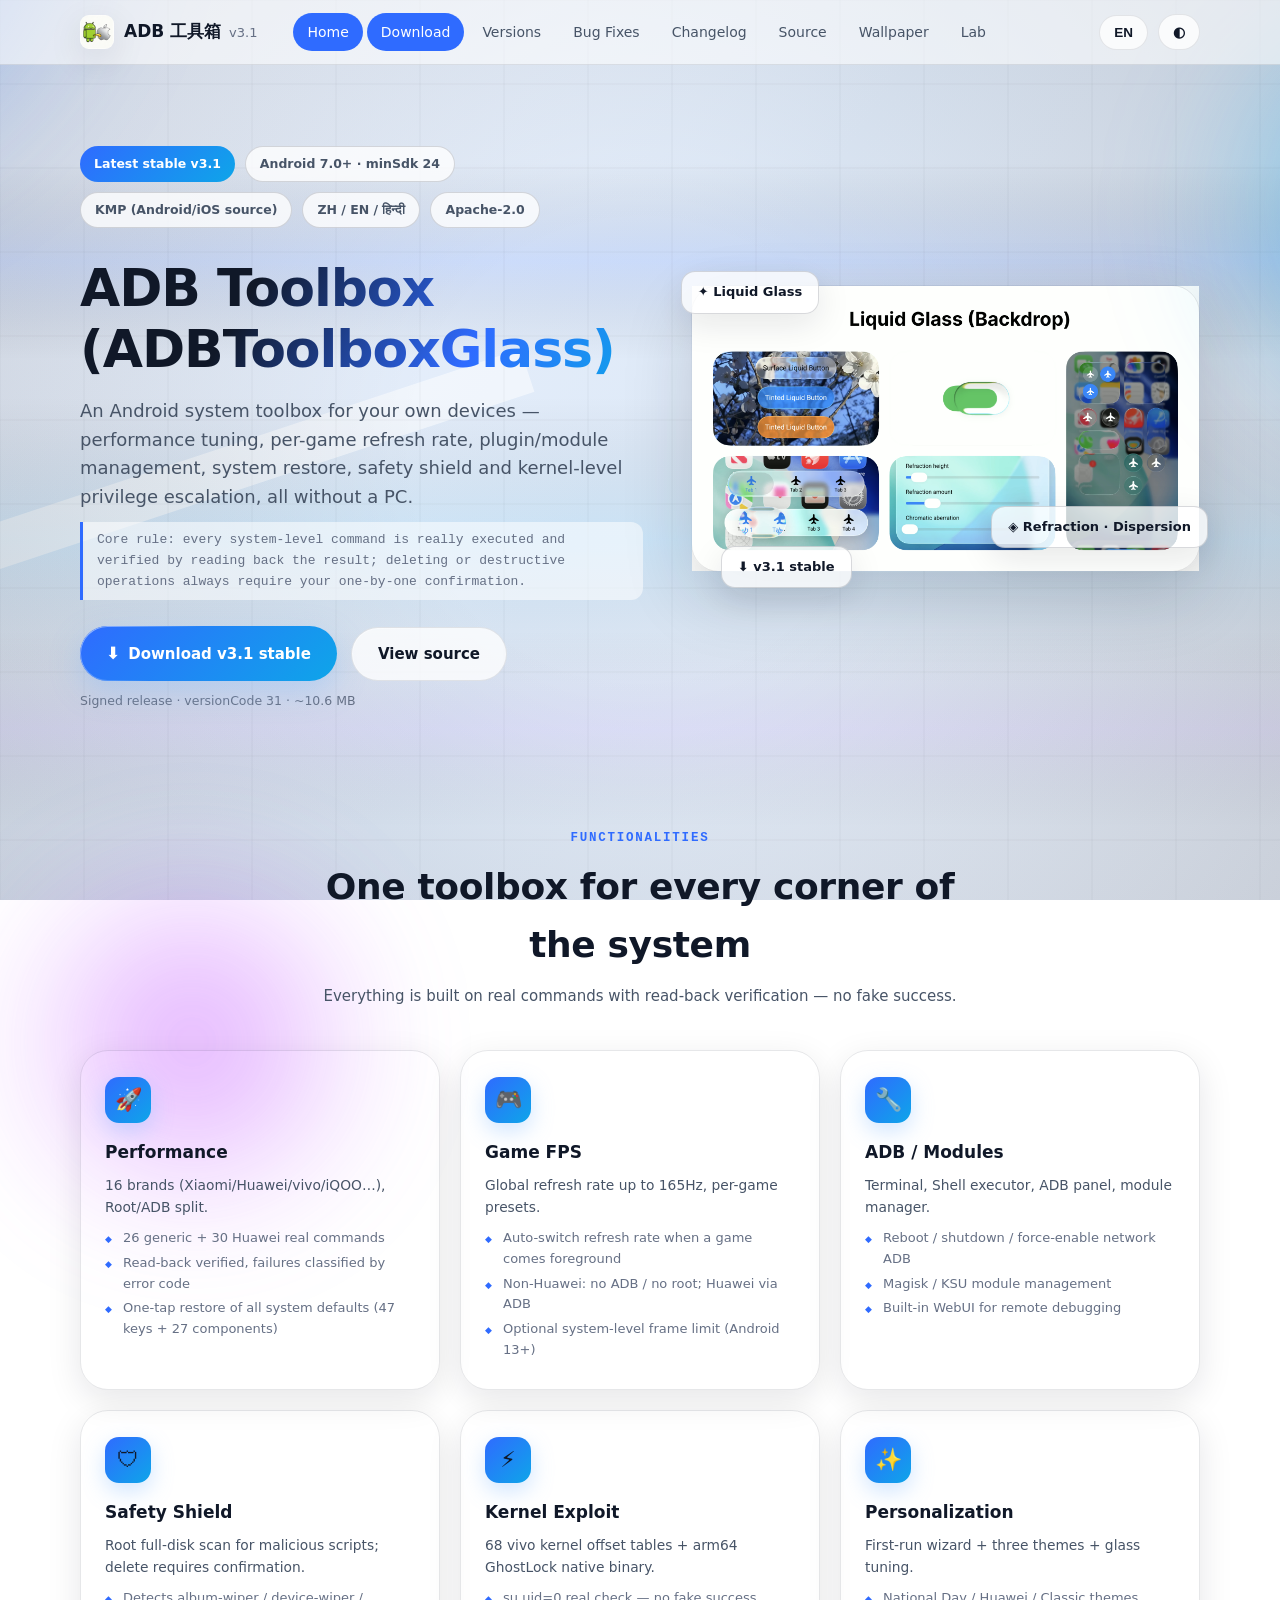
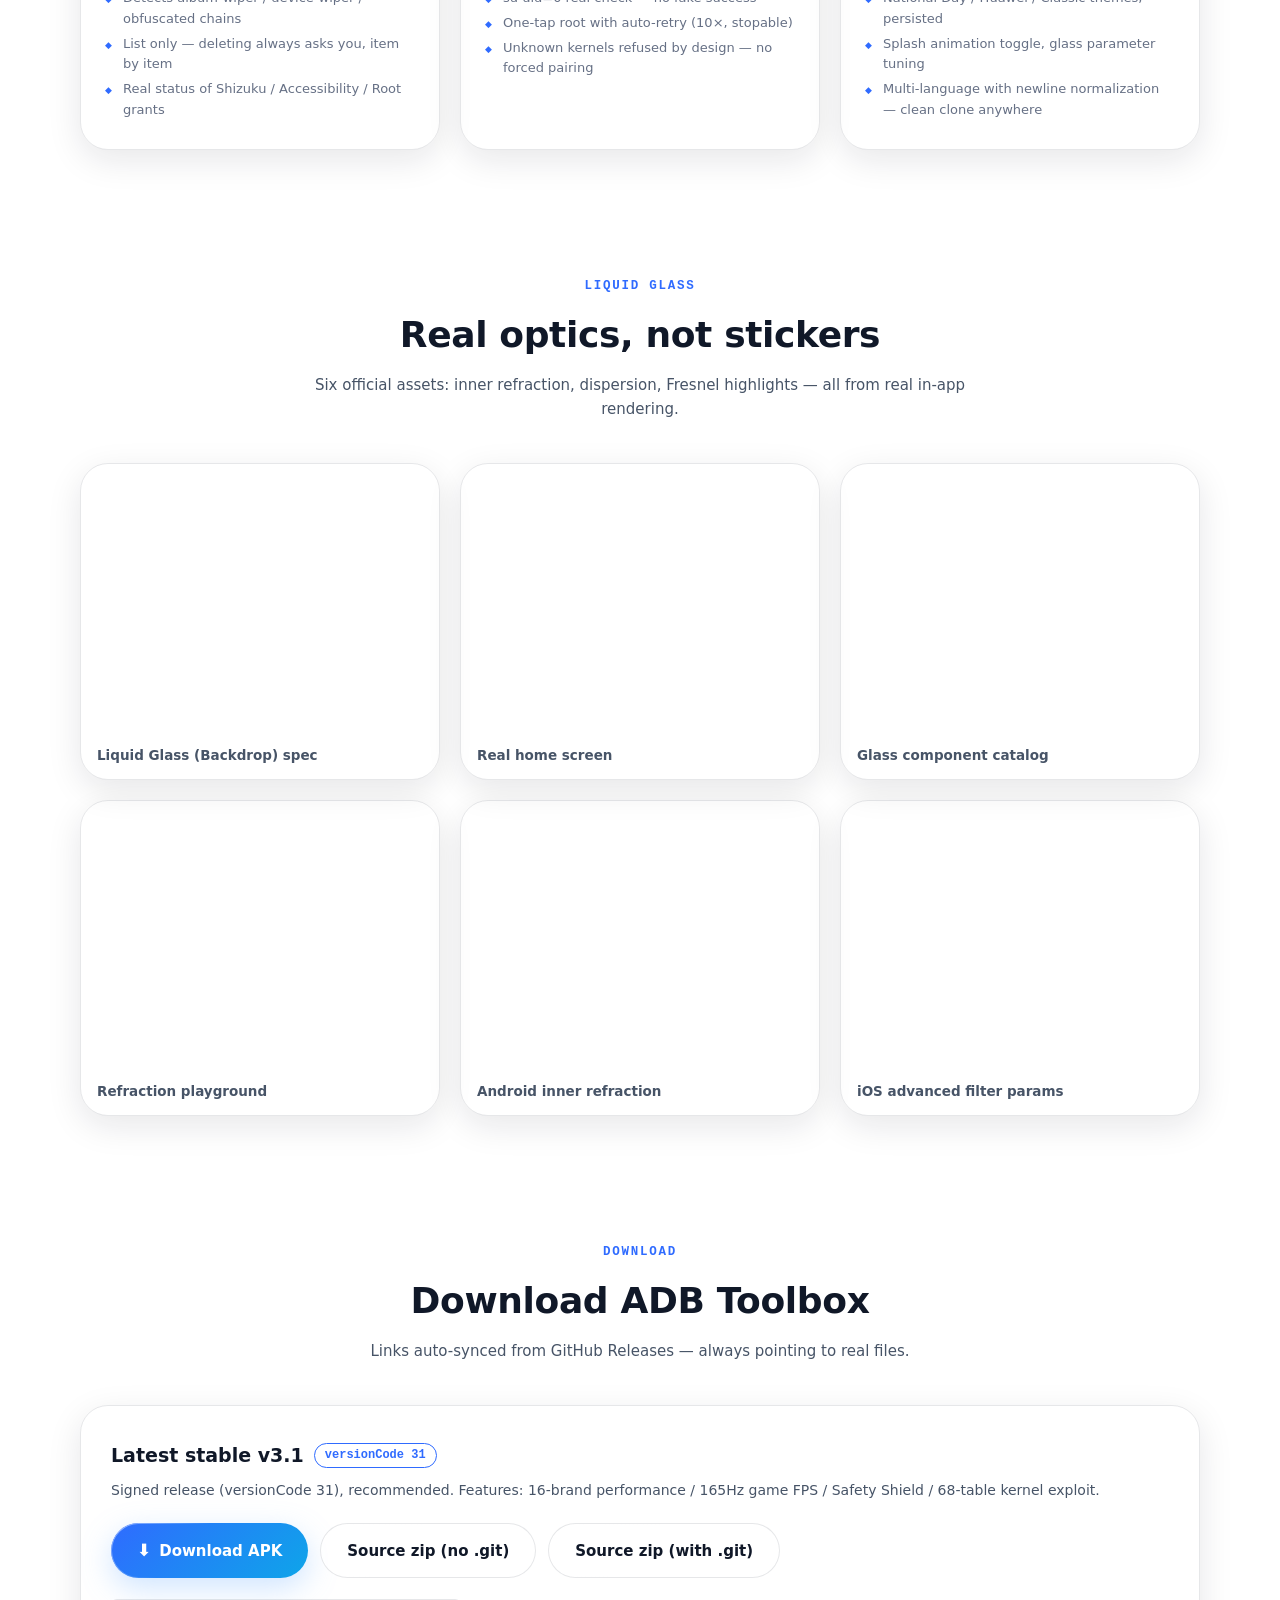
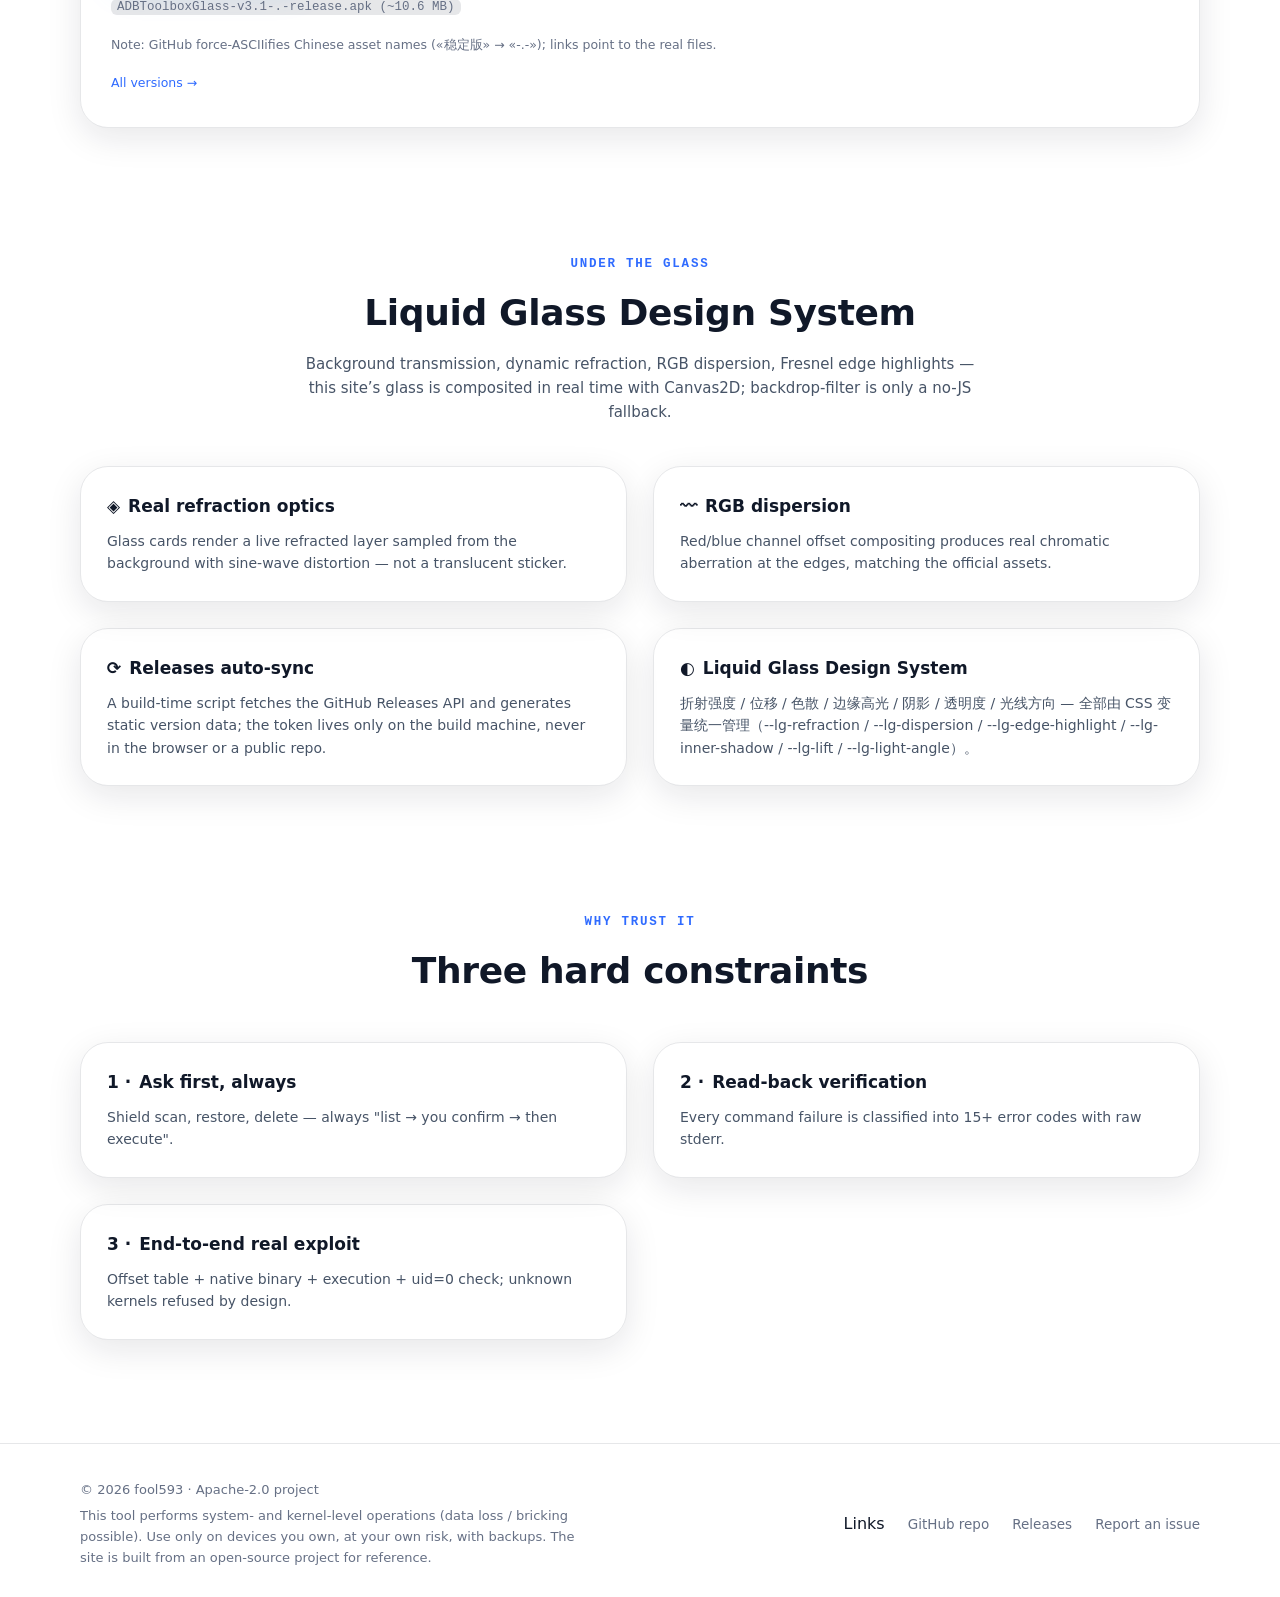
==== commit 9f71fb31: "chore: 网站构建产物同步 $(date +%Y-%m-%d)" ====
--- a/index.html
+++ b/index.html
@@ -43,7 +43,7 @@
       } catch (e) {}
     })();
   </script>
-  <script type="module" crossorigin src="./assets/site-main-BZ3OlTgS.js"></script>
+  <script type="module" crossorigin src="./assets/site-main-ByzoeW1s.js"></script>
   <link rel="stylesheet" crossorigin href="./assets/site-style-CsGyV_T4.css">
 </head>
 <body>
@@ -85,7 +85,7 @@
         <div>
           <div class="badges">
             <span class="badge v" data-i18n="hero.badge.v">最新稳定版 v3.1</span>
-            <span class="badge" data-i18n="badge.minSdk">Android 8.0+ · 最低 SDK 26</span>
+            <span class="badge" data-i18n="badge.minSdk">Android 7.0+ · 最低 SDK 24</span>
             <span class="badge" data-i18n="badge.kmp">KMP 跨平台（Android/iOS 源码）</span>
             <span class="badge" data-i18n="badge.langs">中 / EN / हिन्दी</span>
             <span class="badge" data-i18n="badge.license">Apache-2.0</span>
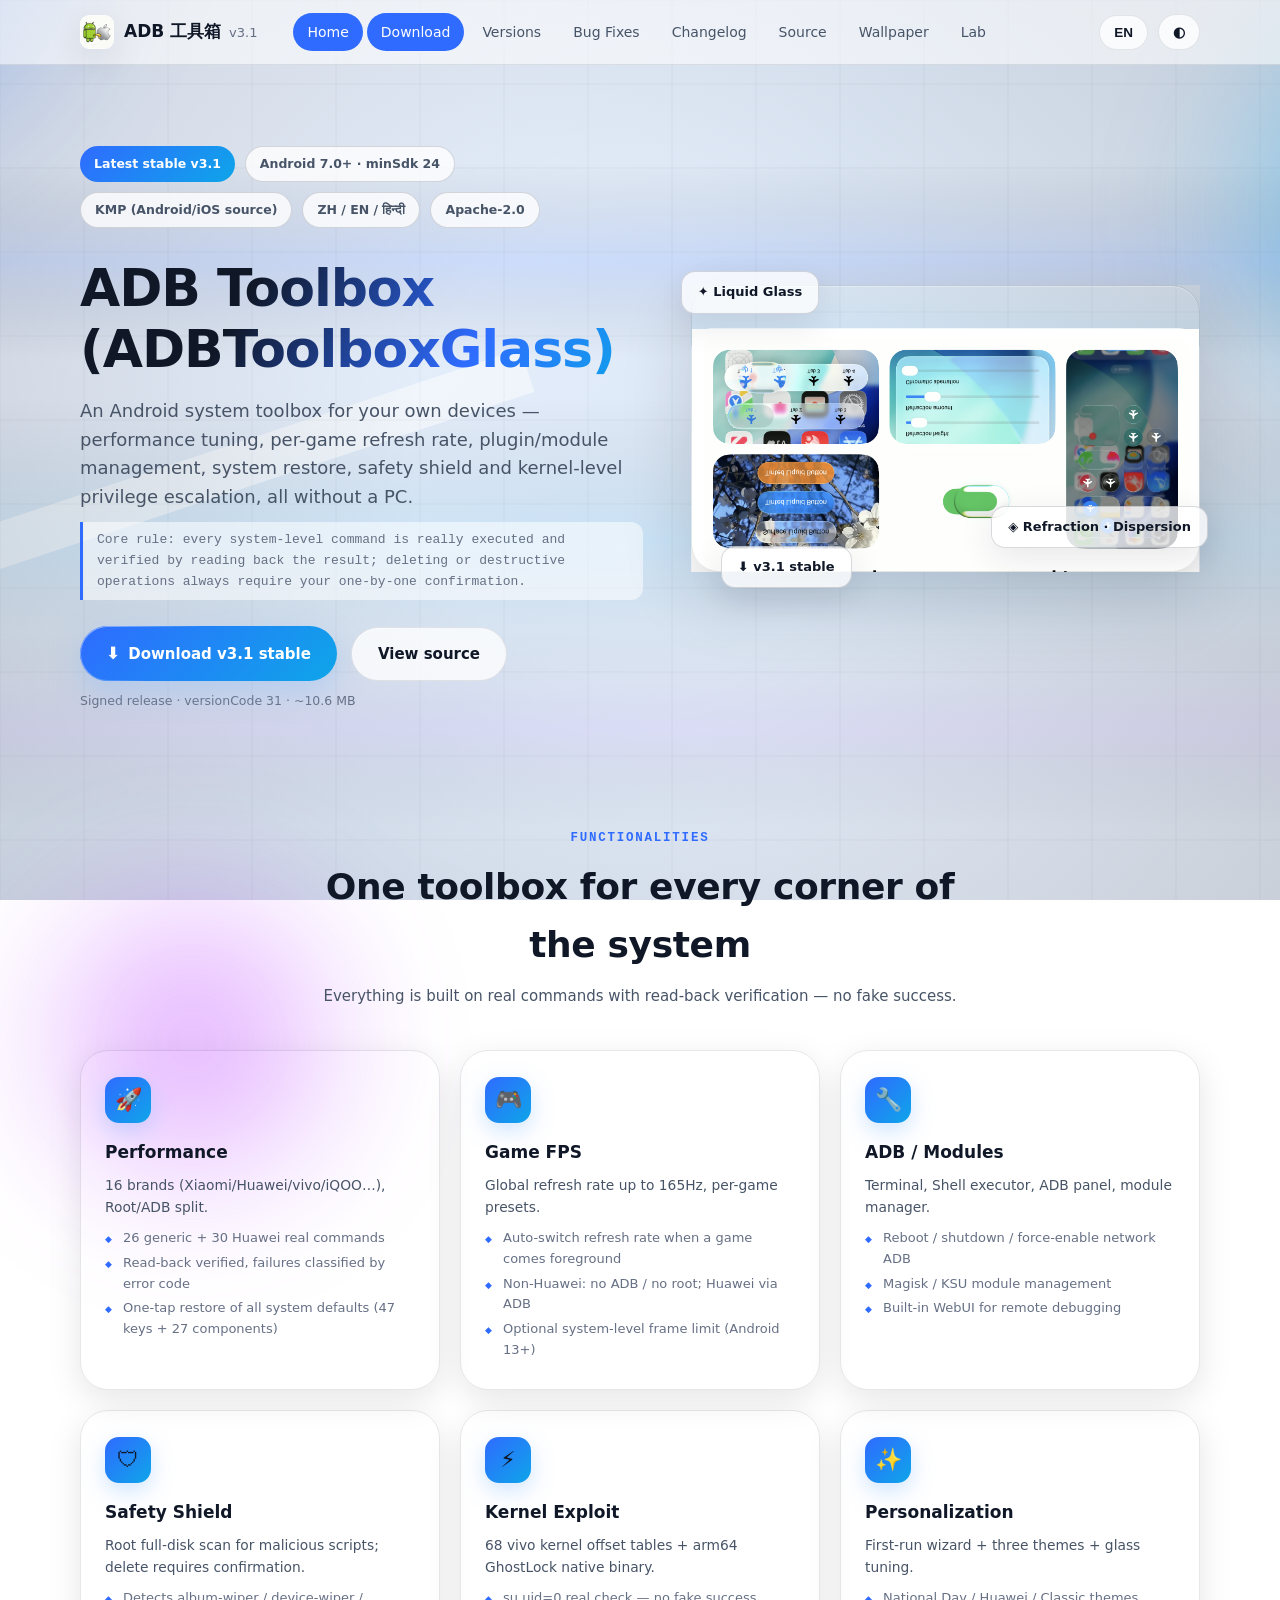
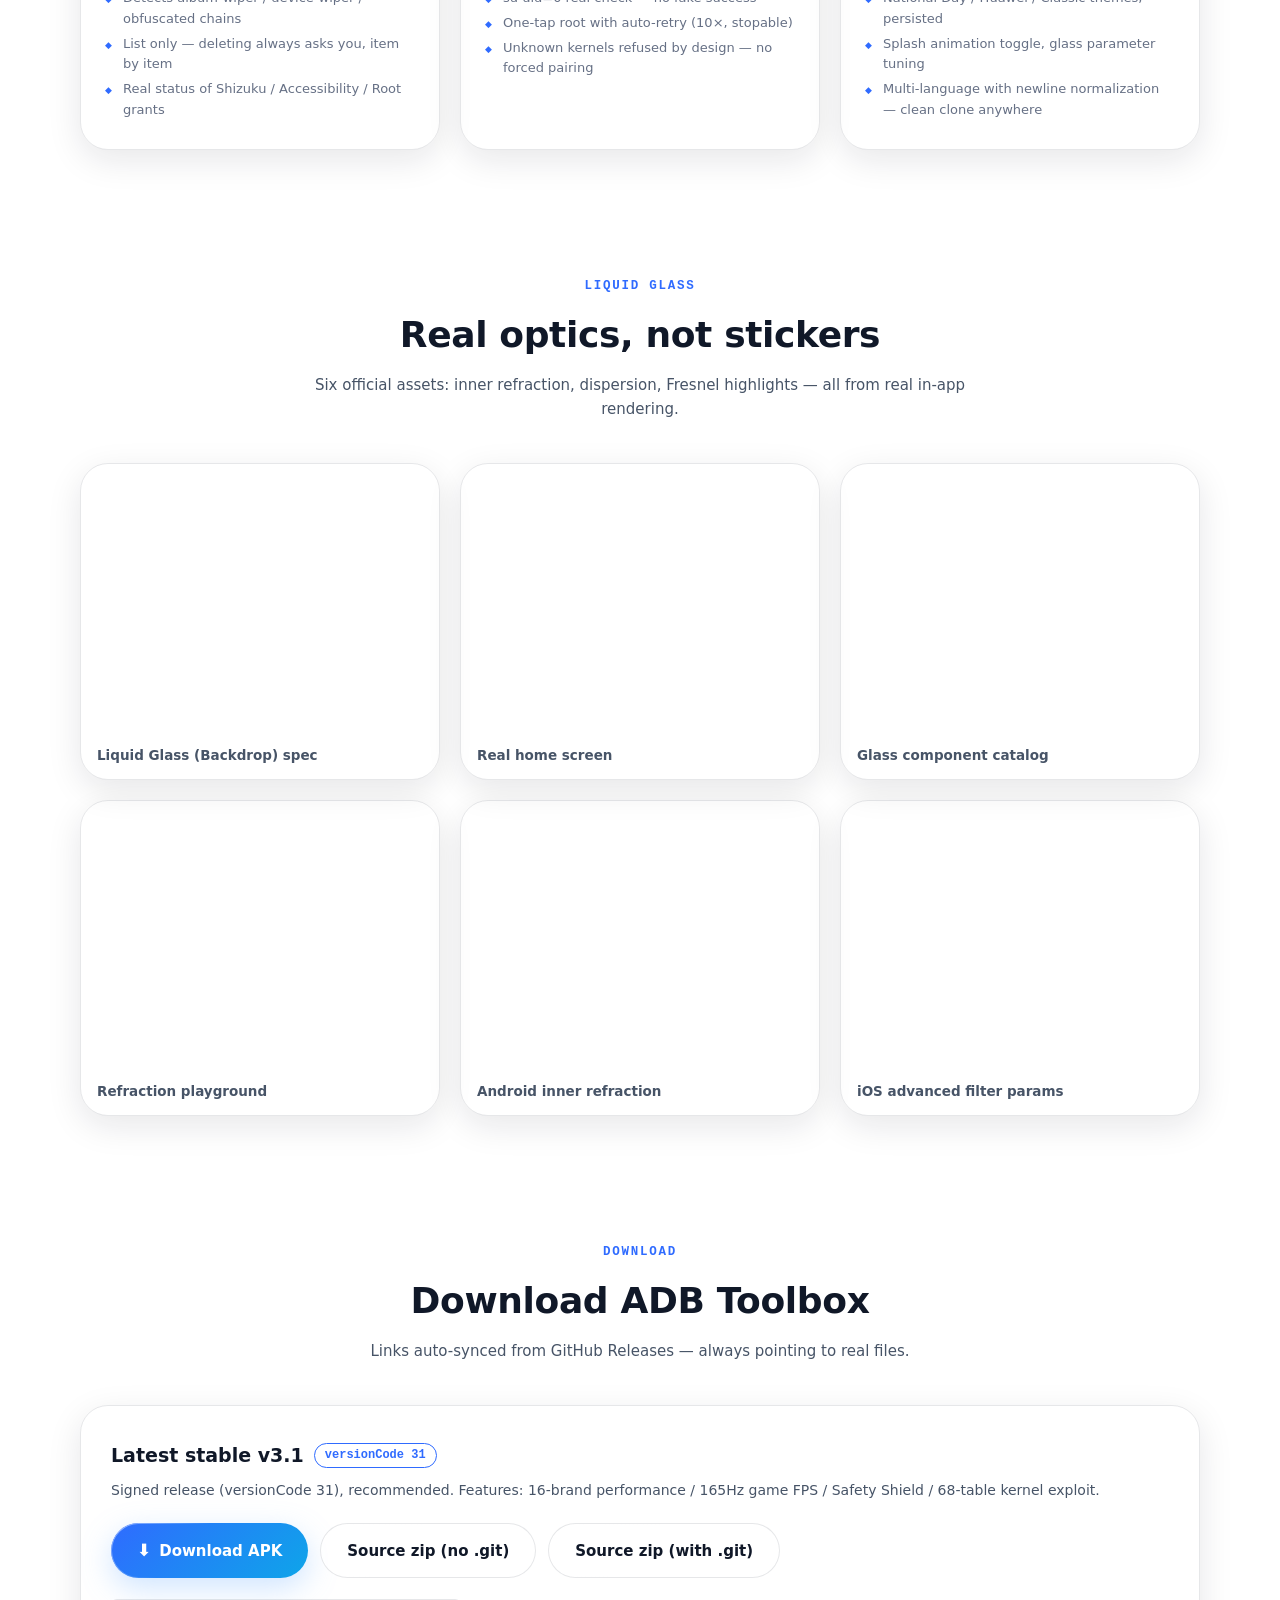
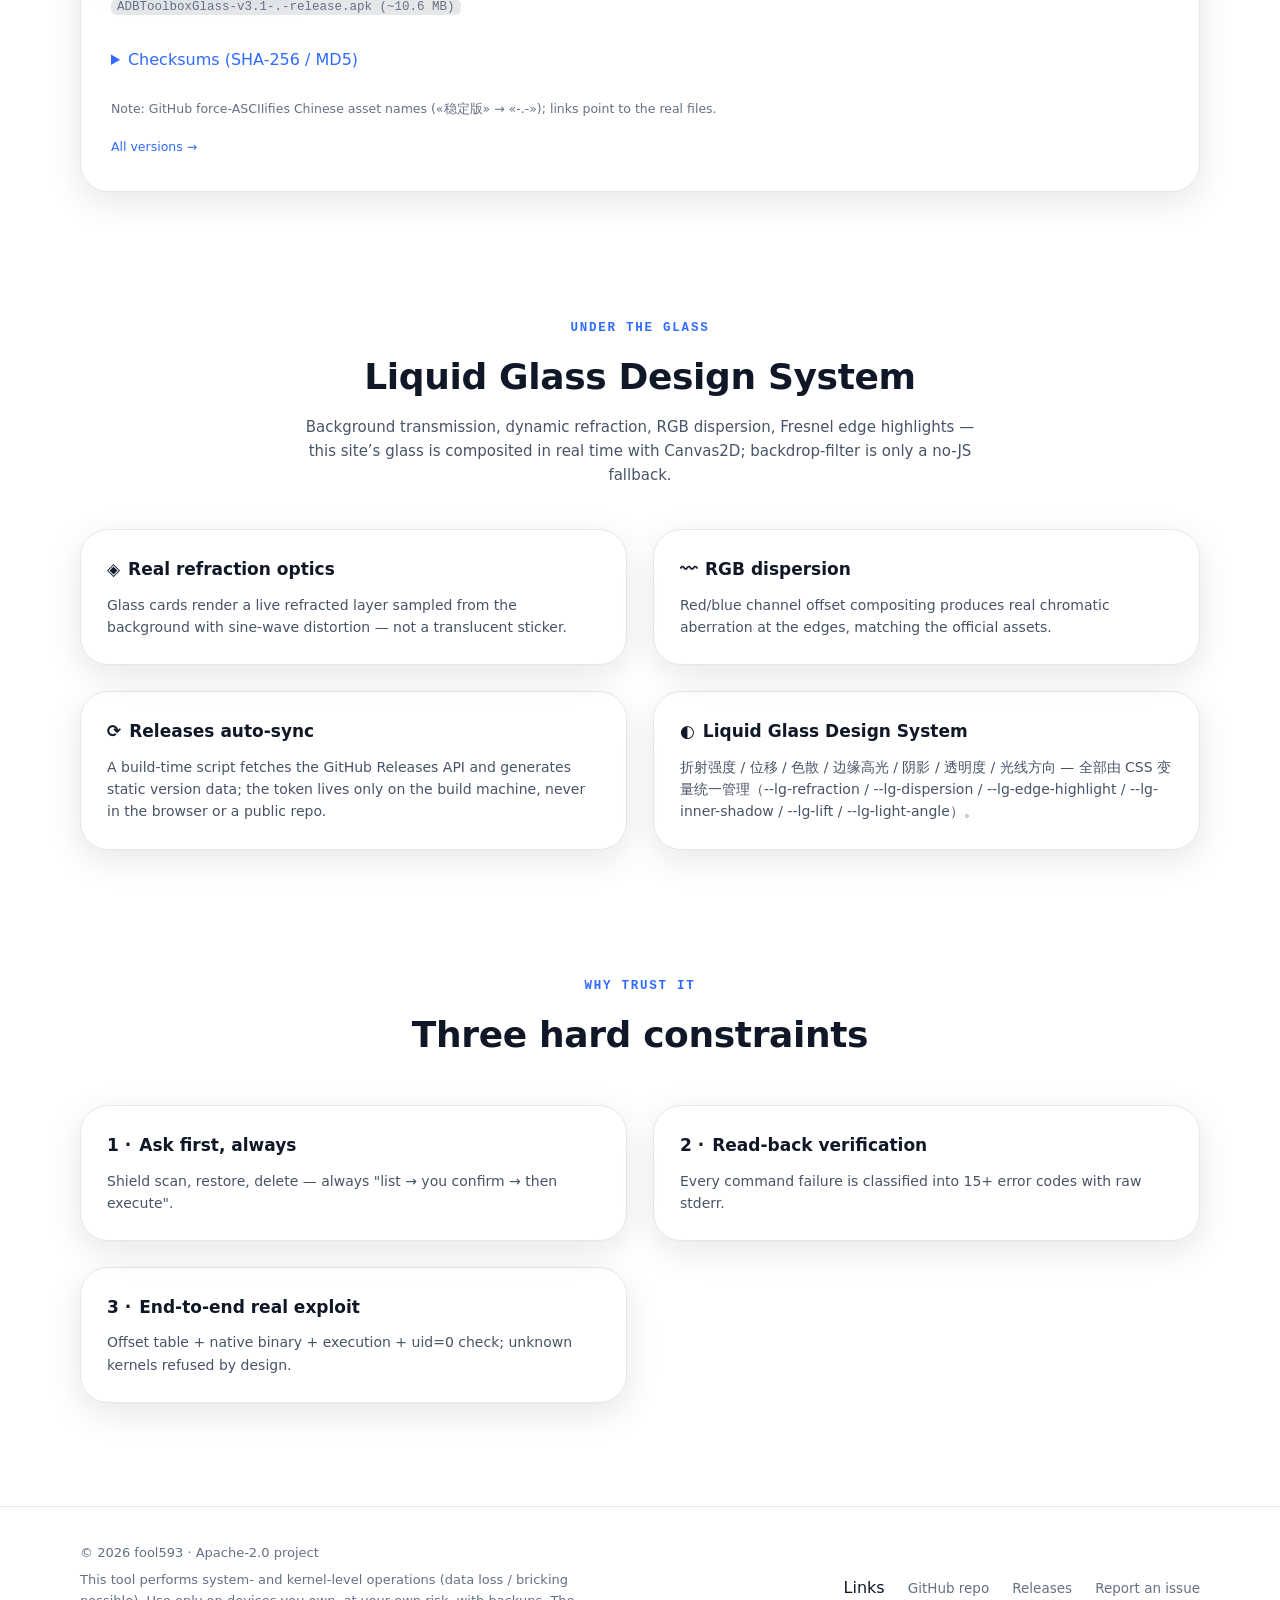
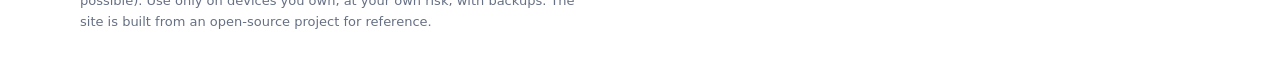
==== commit 00ea0e83: "chore: 网站构建产物同步 $(date +%Y-%m-%d)" ====
--- a/index.html
+++ b/index.html
@@ -43,8 +43,8 @@
       } catch (e) {}
     })();
   </script>
-  <script type="module" crossorigin src="./assets/site-main-ByzoeW1s.js"></script>
-  <link rel="stylesheet" crossorigin href="./assets/site-style-CsGyV_T4.css">
+  <script type="module" crossorigin src="./assets/site-main-hyQzHn6h.js"></script>
+  <link rel="stylesheet" crossorigin href="./assets/site-style-LET3iQO7.css">
 </head>
 <body>
   <canvas id="bg-layer" aria-hidden="true"></canvas>
@@ -242,6 +242,11 @@
             <a class="btn ghost" href="https://github.com/fool593/ADBToolboxGlass-v3.1/releases/download/v3.1/ADBToolboxGlass-v3.1-git.zip" rel="noopener" data-i18n="dl.git.title">源码包（含 .git）</a>
           </div>
           <p class="dl-meta"><code data-i18n="dl.current.file">ADBToolboxGlass-v3.1-.-release.apk（约 10.6 MB）</code></p>
+          <p class="dl-meta"><details class="dl-checksum"><summary data-i18n="dl.checksum.title">校验信息（SHA-256 / MD5）</summary>
+            <code class="dl-hash">SHA-256: 69d0cb97117e3d675690e1174457050952cfdcad62ba06b1a345694105e750aa</code>
+            <code class="dl-hash">MD5: 2b1d9ef0320ce1414e47931600553684</code>
+            <span class="dl-hint" data-i18n="dl.checksum.note">安装前建议核对：数值不一致说明文件损坏或下载被篡改。</span>
+          </details></p>
           <p class="dl-meta" data-i18n="dl.ascii.note">提示：GitHub 将中文资产名强制转为 ASCII（如「稳定版」→「-.-」），链接已指向真实文件。</p>
           <p class="dl-meta"><a href="versions.html" data-i18n="dl.all">查看全部历史版本 →</a></p>
         </div>
--- a/assets/site-style-LET3iQO7.css
+++ b/assets/site-style-LET3iQO7.css
@@ -0,0 +1,2 @@
+:root{--lg-refraction:.55;--lg-dispersion:.3;--lg-edge-highlight:.9;--lg-inner-shadow:.35;--lg-lift:.6;--lg-light-angle:135deg;--lg-glow:#78b4ff59;--radius-lg:28px;--radius-md:20px;--radius-sm:14px;--topbar-h:64px;--font-sans:"PingFang SC", "HarmonyOS Sans SC", "Microsoft YaHei", system-ui, -apple-system, "Segoe UI", Roboto, sans-serif;--font-mono:"JetBrains Mono", "SF Mono", Consolas, "Courier New", monospace}[data-theme=light]{--lightningcss-light:initial;--lightningcss-dark: ;color-scheme:light;--bg-0:#eef2f8;--bg-1:#dde6f2;--ink-0:#101828;--ink-1:#475467;--ink-2:#667085;--card:#ffffff8c;--card-strong:#ffffffc7;--line:#1018281a;--line-2:#10182829;--acc:#2f6bff;--acc-2:#0ea5e9;--acc-grad:linear-gradient(135deg, #2f6bff 0%, #0ea5e9 100%);--ok:#16a34a;--warn:#d97706;--err:#dc2626;--shadow-1:0 10px 34px #1018281a;--shadow-2:0 24px 70px #10182829}[data-theme=dark]{--lightningcss-light: ;--lightningcss-dark:initial;color-scheme:dark;--bg-0:#0a0e1a;--bg-1:#101828;--ink-0:#f2f4f7;--ink-1:#c0c8d4;--ink-2:#8a94a6;--card:#1218288c;--card-strong:#161e32cc;--line:#f2f4f71a;--line-2:#f2f4f72e;--acc:#6ea0ff;--acc-2:#38bdf8;--acc-grad:linear-gradient(135deg, #6ea0ff 0%, #38bdf8 100%);--ok:#4ade80;--warn:#fbbf24;--err:#f87171;--shadow-1:0 10px 34px #00000059;--shadow-2:0 24px 70px #00000080}*{box-sizing:border-box;margin:0;padding:0}html{scroll-behavior:smooth}html,body{overflow-x:hidden}body{font-family:var(--font-sans);background:radial-gradient(1200px 800px at 15% -10%, var(--acc-2) 0%, transparent 55%), radial-gradient(1000px 700px at 110% 20%, var(--acc) 0%, transparent 50%), linear-gradient(160deg, var(--bg-0) 0%, var(--bg-1) 100%);color:var(--ink-0);-webkit-font-smoothing:antialiased;background-attachment:fixed;min-height:100vh;line-height:1.6;transition:background .4s,color .3s}a{color:var(--acc);text-decoration:none}a:hover{text-decoration:underline}img{max-width:100%;display:block}::-moz-selection{background:var(--acc);color:#fff}::selection{background:var(--acc);color:#fff}.wrap{width:min(1120px,92vw);margin:0 auto}#bg-layer{z-index:-3;pointer-events:none;position:fixed;top:0;bottom:0;left:0;right:0}#bg-blobs{z-index:-2;pointer-events:none;filter:blur(64px)saturate(140%);opacity:.55;position:fixed;top:-20%;bottom:-20%;left:-20%;right:-20%}.blob{border-radius:50%;animation:26s ease-in-out infinite alternate blob-drift;position:absolute}.blob-1{background:radial-gradient(circle at 30% 30%, var(--acc), transparent 70%);width:42vw;height:42vw;top:-8vw;left:-10vw}.blob-2{background:radial-gradient(circle at 60% 40%, var(--acc-2), transparent 70%);width:36vw;height:36vw;animation-delay:-8s;top:22vh;right:-8vw}.blob-3{background:radial-gradient(circle,#a855f7,#0000 70%);width:30vw;height:30vw;animation-delay:-16s;bottom:-12vw;left:20vw}@keyframes blob-drift{0%{transform:translate(0)scale(1)}50%{transform:translate(6vw,4vh)scale(1.12)}to{transform:translate(-4vw,-3vh)scale(.94)}}.lg-glass{border-radius:var(--radius-lg);box-shadow:var(--shadow-1);border:1px solid var(--line);background:0 0;position:relative}.lg-glass>.lg-content,.lg-glass>:not(.lg-optics){z-index:3;position:relative}.lg-glass img.lg-content-img{z-index:3;opacity:0;position:relative}.lg-content-img{border-radius:calc(var(--radius-lg) - 8px);width:100%;height:auto;display:block}.lg-optics{border-radius:inherit;pointer-events:none;z-index:2;mix-blend-mode:normal;position:absolute;top:0;bottom:0;left:0;right:0}.no-glass-engine .lg-glass{background:var(--card);-webkit-backdrop-filter:blur(18px)saturate(160%)}.no-glass-engine .lg-glass img.lg-content-img,.dynamic-bg .lg-glass img.lg-content-img{opacity:1}#gl-layer{z-index:-1;pointer-events:none;position:fixed;top:0;bottom:0;left:0;right:0}.topbar{z-index:100;-webkit-backdrop-filter:blur(16px)saturate(150%);background:color-mix(in srgb, var(--card-strong) 72%, transparent);border-bottom:1px solid var(--line);position:-webkit-sticky;position:sticky;top:0}.topbar-inner{width:min(1120px,92vw);height:var(--topbar-h);align-items:center;gap:18px;margin:0 auto;display:flex}.brand{color:var(--ink-0);align-items:center;gap:10px;font-size:17px;font-weight:700;display:flex}.brand:hover{text-decoration:none}.brand img{width:34px;height:34px;box-shadow:var(--shadow-1);border-radius:9px}.brand small{color:var(--ink-2);margin-left:2px;font-size:13px;font-weight:500}.nav-links{flex:1;gap:4px;margin-left:18px;display:flex}.nav-links a{color:var(--ink-1);border-radius:999px;padding:8px 14px;font-size:14px;font-weight:500;transition:background .2s,color .2s}.nav-links a:hover{background:var(--line);color:var(--ink-0);text-decoration:none}.nav-links a.active{background:var(--acc);color:#fff}.top-actions{align-items:center;gap:10px;display:flex}.chip{border:1px solid var(--line);background:var(--card-strong);color:var(--ink-0);cursor:pointer;-webkit-user-select:none;-moz-user-select:none;user-select:none;border-radius:999px;align-items:center;gap:6px;padding:9px 14px;font-size:13.5px;font-weight:600;transition:transform .15s,background .2s,box-shadow .2s;display:inline-flex}.chip:hover{box-shadow:var(--shadow-1);background:var(--card-strong);transform:translateY(-1px)}.chip:active{transform:translateY(0)scale(.97)}.hero{padding:max(56px,min(9vh,96px)) 0 max(40px,min(6vh,64px))}.hero-grid{grid-template-columns:1.05fr .95fr;align-items:center;gap:48px;display:grid}.hero h1{letter-spacing:-.02em;background:linear-gradient(120deg, var(--ink-0) 30%, var(--acc) 70%, var(--acc-2) 100%);-webkit-text-fill-color:transparent;color:#0000;-webkit-background-clip:text;background-clip:text;margin-bottom:16px;font-size:max(30px,min(4.4vw,52px));font-weight:800;line-height:1.18}.hero .sub{color:var(--ink-1);max-width:34em;margin-bottom:10px;font-size:max(15px,min(1.6vw,18px))}.hero .discipline{font-family:var(--font-mono);color:var(--ink-2);border-left:3px solid var(--acc);background:var(--card);border-radius:0 12px 12px 0;margin-bottom:26px;padding:8px 14px;font-size:13px}.badges{flex-wrap:wrap;gap:10px;margin-bottom:30px;display:flex}.badge{border:1px solid var(--line-2);background:var(--card-strong);color:var(--ink-1);border-radius:999px;align-items:center;gap:6px;padding:7px 14px;font-size:12.5px;font-weight:600;display:inline-flex}.badge.v{background:var(--acc-grad);color:#fff;border:none}.hero-actions{flex-wrap:wrap;align-items:center;gap:14px;display:flex}.btn{cursor:pointer;border:1px solid var(--line);border-radius:999px;justify-content:center;align-items:center;gap:8px;padding:14px 26px;font-size:15px;font-weight:700;text-decoration:none;transition:transform .16s,box-shadow .2s;display:inline-flex;position:relative;overflow:hidden}.btn:hover{text-decoration:none;transform:translateY(-2px)}.btn:active{transform:translateY(0)scale(.98)}.btn:before{content:"";border-radius:inherit;background:linear-gradient(var(--lg-light-angle), #ffffff8c, transparent 40%);-webkit-mask-composite:xor;pointer-events:none;padding:1px;position:absolute;top:0;bottom:0;left:0;right:0;-webkit-mask-image:linear-gradient(#fff 0,#fff 0),linear-gradient(#fff 0,#fff 0);-webkit-mask-position:0 0,0 0;-webkit-mask-size:auto,auto;-webkit-mask-repeat:repeat,repeat;-webkit-mask-clip:content-box,border-box;-webkit-mask-origin:content-box,border-box;-webkit-mask-composite:xor;mask-composite:exclude;-webkit-mask-source-type:auto,auto;mask-mode:match-source,match-source}.btn.primary{background:var(--acc-grad);color:#fff;box-shadow:0 10px 30px var(--lg-glow);border:none}.btn.primary:hover{box-shadow:0 14px 40px var(--lg-glow)}.btn.ghost{background:var(--card-strong);color:var(--ink-0)}.btn.small{padding:10px 18px;font-size:13.5px}.btn .dl-icon{font-size:17px}.hero-visual{position:relative}.hero-visual .glass-frame{border-radius:var(--radius-lg);box-shadow:var(--shadow-2), inset 0 1px 0 #ffffff4d;border:1px solid var(--line);overflow:hidden}.hero-visual img{width:100%;height:auto;display:block}.hero-visual .float-chip{background:var(--card-strong);-webkit-backdrop-filter:blur(12px);border:1px solid var(--line-2);box-shadow:var(--shadow-1);border-radius:14px;padding:10px 16px;font-size:13px;font-weight:600;animation:4.5s ease-in-out infinite floaty;position:absolute}.hero-visual .fc-1{top:-14px;left:-10px}.hero-visual .fc-2{animation-delay:-2.2s;bottom:24px;right:-8px}.hero-visual .fc-3{animation-delay:-1.1s;bottom:-16px;left:30px}@keyframes floaty{0%,to{transform:translateY(0)}50%{transform:translateY(-9px)}}.section{padding:max(48px,min(7vh,80px)) 0}.section-head{text-align:center;max-width:680px;margin:0 auto 42px}.section-head .kicker{font-family:var(--font-mono);letter-spacing:.14em;text-transform:uppercase;color:var(--acc);margin-bottom:10px;font-size:12.5px;font-weight:700}.section-head h2{letter-spacing:-.01em;font-size:max(24px,min(3vw,36px));font-weight:800}.section-head p{color:var(--ink-1);margin-top:10px;font-size:15px}.feature-grid{grid-template-columns:repeat(3,1fr);gap:20px;display:grid}.feature-card{min-height:190px;padding:26px 24px}.feature-card .f-icon{background:var(--acc-grad);width:46px;height:46px;box-shadow:0 8px 22px var(--lg-glow);border-radius:14px;place-items:center;margin-bottom:16px;font-size:22px;display:grid}.feature-card h3{margin-bottom:8px;font-size:17px}.feature-card p{color:var(--ink-1);font-size:13.8px}.feature-card ul{margin-top:8px;list-style:none}.feature-card li{color:var(--ink-2);padding:2px 0 2px 18px;font-size:13px;position:relative}.feature-card li:before{content:"◆";color:var(--acc);font-size:9px;position:absolute;top:6px;left:0}.download-block{gap:8px;padding:34px 30px;display:grid}.download-block .dl-title{flex-wrap:wrap;align-items:center;gap:10px;font-size:19px;font-weight:800;display:flex}.download-block .dl-ver{font-family:var(--font-mono);color:var(--acc);border:1px solid var(--acc);border-radius:999px;padding:2px 10px;font-size:12px}.download-block .dl-desc{color:var(--ink-1);font-size:14px}.dl-row{flex-wrap:wrap;gap:12px;margin-top:14px;display:flex}.dl-meta{color:var(--ink-2);margin-top:10px;font-size:12.5px}.dl-meta code{font-family:var(--font-mono);background:var(--line);border-radius:6px;padding:1px 6px}.dl-checksum{margin-top:4px}.dl-checksum summary{cursor:pointer;color:var(--acc);-webkit-user-select:none;-moz-user-select:none;user-select:none}.dl-checksum summary:hover{text-decoration:underline}.dl-hash{word-break:break-all;margin:6px 0 0 14px;display:block}.dl-hint{opacity:.8;margin:4px 0 0 14px;display:block}.shots-grid{grid-template-columns:repeat(3,1fr);gap:20px;display:grid}.shot-card{cursor:zoom-in;transition:transform .25s,box-shadow .25s;overflow:hidden}.shot-card:hover{box-shadow:var(--shadow-2);transform:translateY(-4px)}.shot-card img{aspect-ratio:4/3;object-fit:cover;width:100%}.shot-card .shot-cap{color:var(--ink-1);padding:12px 16px;font-size:13.5px;font-weight:600}.split{grid-template-columns:1fr 1fr;align-items:start;gap:26px;display:grid}.info-card{padding:26px}.info-card h3{align-items:center;gap:8px;margin-bottom:10px;font-size:17px;display:flex}.info-card p,.info-card li{color:var(--ink-1);font-size:14px}.info-card ul{margin-top:6px;list-style:none}.info-card li{padding:4px 0 4px 20px;position:relative}.info-card li:before{content:"→";color:var(--acc);position:absolute;left:0}.doc-card{margin-bottom:22px;padding:28px}.doc-card h2{flex-wrap:wrap;align-items:center;gap:10px;margin-bottom:6px;font-size:21px;display:flex}.doc-card .doc-tag{border-radius:999px;padding:3px 10px;font-size:12px;font-weight:700}.tag-current{background:var(--acc-grad);color:#fff}.tag-old{background:var(--line);color:var(--ink-2)}.doc-card .doc-date{color:var(--ink-2);font-family:var(--font-mono);font-size:12.5px}.doc-card ul{margin-top:12px;list-style:none}.doc-card li{color:var(--ink-1);padding:5px 0 5px 20px;font-size:14px;position:relative}.doc-card li:before{content:"•";color:var(--acc);font-weight:800;position:absolute;left:4px}.doc-card .doc-sub{color:var(--ink-0);margin-top:14px;font-size:14px;font-weight:700}.status-ok{color:var(--ok);font-weight:700}.status-wip{color:var(--warn);font-weight:700}.status-wait{color:var(--err);font-weight:700}.footer{border-top:1px solid var(--line);margin-top:40px;padding:36px 0 28px}.footer-inner{flex-wrap:wrap;justify-content:space-between;align-items:center;gap:16px;display:flex}.footer .links a{color:var(--ink-2);margin-left:18px;font-size:13.5px}.footer .copy{color:var(--ink-2);font-size:13px}.lightbox{z-index:200;opacity:0;pointer-events:none;background:#040812d1;place-items:center;padding:4vh 4vw;transition:opacity .25s;display:grid;position:fixed;top:0;bottom:0;left:0;right:0}.lightbox.open{opacity:1;pointer-events:auto}.lightbox img{max-width:92vw;max-height:88vh;box-shadow:var(--shadow-2);border-radius:16px}.lightbox .lb-close{border:1px solid var(--line-2);background:var(--card-strong);width:44px;height:44px;color:var(--ink-0);cursor:pointer;border-radius:50%;font-size:20px;position:absolute;top:22px;right:26px}.perf-badge{z-index:120;font-family:var(--font-mono);background:var(--card-strong);border:1px solid var(--line-2);color:var(--ink-1);-webkit-backdrop-filter:blur(10px);pointer-events:none;opacity:0;border-radius:10px;padding:8px 12px;font-size:11px;transition:opacity .3s;position:fixed;bottom:14px;right:14px}.perf-badge.show{opacity:1}.wp-layout{grid-template-columns:minmax(0,1.6fr) minmax(300px,1fr);align-items:start;gap:26px;margin-top:26px;display:grid}.wp-stage{border:1px dashed var(--line-2);background:#0a0e1c29;border-radius:28px;min-height:420px;padding:24px;position:relative;overflow:hidden}.wp-stage:after{content:"LIVE";font-family:var(--font-mono);letter-spacing:.18em;color:var(--ink-2);font-size:11px;position:absolute;top:14px;left:18px}.wp-demo{position:absolute}.wp-demo-a{width:150px;top:64px;left:40px}.wp-demo-b{width:240px;top:130px;right:36px}.wp-demo-c{text-align:center;width:min(320px,74%);padding:20px 22px;bottom:26px;left:50%;transform:translate(-50%)}.wp-demo-c h3{margin-bottom:6px;font-size:20px}.wp-demo-c p{color:var(--ink-2);font-size:13px;line-height:1.6}.wp-panel{flex-direction:column;gap:16px;padding:22px;display:flex}.wp-section{border-top:1px solid var(--line-2);padding-top:14px}.wp-section:first-child{border-top:0;padding-top:0}.wp-sec-label{letter-spacing:.06em;text-transform:uppercase;color:var(--ink-2);margin-bottom:8px;font-size:12px;font-weight:600}.wp-current{color:var(--ink-0);word-break:break-all;margin-bottom:10px;font-size:13px}.wp-row{flex-wrap:wrap;gap:8px;display:flex}.wp-colors{flex-wrap:wrap;gap:10px;display:flex}.wp-color{cursor:pointer;border:2px solid #ffffff59;border-radius:50%;width:40px;height:40px;padding:0;transition:transform .15s,box-shadow .15s;box-shadow:0 2px 8px #0000002e}.wp-color:hover{transform:scale(1.14);box-shadow:0 4px 14px #00000042}.wp-official{grid-template-columns:repeat(2,1fr);gap:10px;display:grid}.wp-official button{aspect-ratio:16/10;cursor:pointer;background:var(--card-strong);border:0;border-radius:12px;padding:0;transition:transform .15s,box-shadow .15s;position:relative;overflow:hidden}.wp-official button:hover{box-shadow:var(--shadow-1);transform:translateY(-2px)}.wp-official img{object-fit:cover;width:100%;height:100%;display:block}.wp-official span{color:#fff;text-align:left;background:linear-gradient(#0000,#0000008c);padding:4px 8px;font-size:11px;position:absolute;bottom:0;left:0;right:0}.wp-upload-row{align-items:center;gap:10px;display:flex}.wp-url-row{gap:8px;display:flex}.wp-live{flex-wrap:wrap;gap:8px;display:flex}.wp-live .btn{flex:auto}.wp-hint{opacity:.75;margin:8px 0 6px;font-size:.8em}video.lg-wall-video{opacity:0;pointer-events:none;width:2px;height:2px;position:fixed}.wp-input{border:1px solid var(--line-2);background:var(--card);min-width:0;color:var(--ink-0);border-radius:999px;flex:1;padding:10px 14px;font-size:13px}.wp-input:focus{border-color:var(--acc);box-shadow:0 0 0 3px color-mix(in srgb, var(--acc) 22%, transparent);outline:none}.wp-focus-grid{grid-template-columns:repeat(3,1fr);gap:8px;max-width:240px;display:grid}.wp-focus-cell{aspect-ratio:1;border:1px solid var(--line-2);background:var(--card);cursor:pointer;color:var(--ink-2);border-radius:10px;font-size:12px;transition:border-color .15s,background .15s}.wp-focus-cell:hover{border-color:var(--acc)}.wp-focus-cell.on{border-color:var(--acc);background:color-mix(in srgb, var(--acc) 12%, transparent);color:var(--acc)}.wp-favs{flex-wrap:wrap;gap:8px;min-height:18px;display:flex}.wp-fav-thumb{cursor:pointer;background:var(--card-strong);border:0;border-radius:10px;width:76px;height:48px;padding:0;position:relative;overflow:hidden}.wp-fav-thumb img{object-fit:cover;width:100%;height:100%;display:block}.wp-fav-thumb .unfav{color:#fff;text-align:center;opacity:0;background:#00000080;border-radius:50%;width:18px;height:18px;font-size:10px;line-height:18px;transition:opacity .15s;position:absolute;top:3px;right:3px}.wp-fav-thumb:hover .unfav{opacity:1}.wp-favs .wp-harmless{color:var(--ink-2);padding:4px 2px;font-size:12px}.wp-range{width:100%;accent-color:var(--acc)}.wp-status{opacity:0;min-height:20px;font-size:13px;transition:opacity .25s}.wp-status.ok{opacity:1;color:#22c55e}.wp-status.err{opacity:1;color:#ef4444}@media (max-width:900px){.wp-layout{grid-template-columns:1fr}.wp-stage{min-height:340px}.feature-grid,.shots-grid{grid-template-columns:repeat(2,1fr)}.hero-grid{grid-template-columns:1fr;gap:34px}.split{grid-template-columns:1fr}}@media (max-width:640px){.feature-grid,.shots-grid{grid-template-columns:1fr}.nav-links{display:none}.topbar-inner{gap:10px}.brand small{display:none}.hero-visual .float-chip{padding:8px 12px;font-size:12px}.download-block{padding:24px 18px}}@media (prefers-reduced-motion:reduce){*,:before,:after{transition-duration:.01ms!important;animation-duration:.01ms!important;animation-iteration-count:1!important}html{scroll-behavior:auto}}.lab-layout{grid-template-columns:1.65fr 1fr;align-items:start;gap:26px;margin-top:28px;display:grid}.lab-stage{border:1.5px dashed var(--line);background:var(--card-soft,#7f8daa14);border-radius:24px;min-height:560px;padding:14px;position:relative;overflow:hidden}.lab-hint{z-index:5;opacity:.6;pointer-events:none;white-space:nowrap;font-size:.8rem;position:absolute;top:14px;left:50%;transform:translate(-50%)}.lab-glass{cursor:grab;touch-action:none;-webkit-user-select:none;-moz-user-select:none;user-select:none;position:absolute}.lab-glass.dragging{cursor:grabbing}.lab-glass .lab-label{flex-direction:column;gap:4px;padding:14px 16px;display:flex}.lab-glass .lab-label strong{color:var(--ink-0);font-size:1rem}.lab-glass .lab-label small{opacity:.65;font-size:.72rem}.lab-glass.active{outline:2px solid var(--acc);outline-offset:3px}.lab-a{width:300px;min-height:168px;top:70px;left:60px}.lab-b{width:240px;min-height:132px;top:120px;left:410px}.lab-c{width:260px;min-height:130px;top:300px;left:150px}.lab-panel{flex-direction:column;gap:14px;padding:24px;display:flex}.lab-panel h2{margin:0;font-size:1.05rem}.wp-range-row{opacity:.9;align-items:center;gap:10px;font-size:.82rem;display:flex}.wp-range-row input[type=range]{flex:1;min-width:0}.wp-val{text-align:right;font-variant-numeric:tabular-nums;opacity:.75;min-width:42px;font-size:.78rem}@media (max-width:900px){.lab-layout{grid-template-columns:1fr}.lab-stage{min-height:480px}.lab-a{width:min(300px,70%);top:60px;left:30px}.lab-b{width:min(230px,60%);top:100px;left:auto;right:24px}.lab-c{width:min(250px,65%);top:300px;left:40px}}
+/*$vite$:1*/
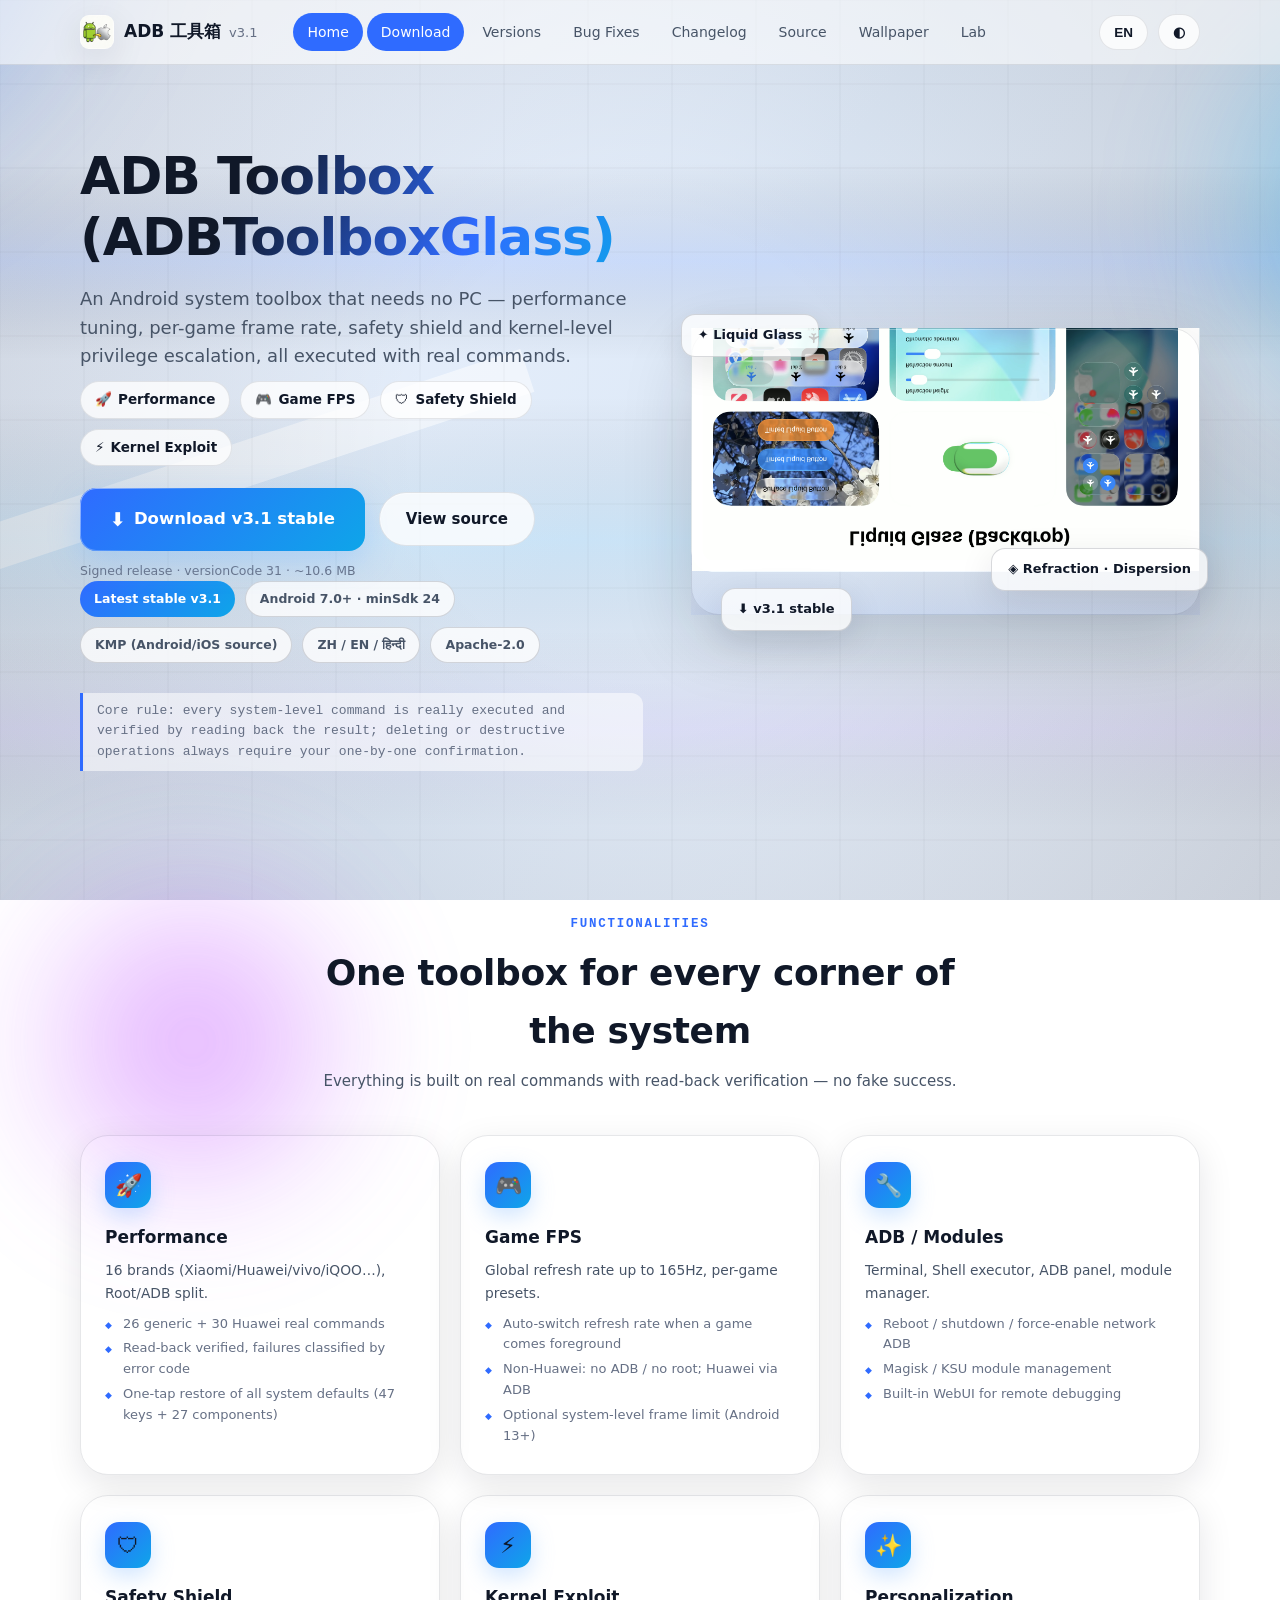
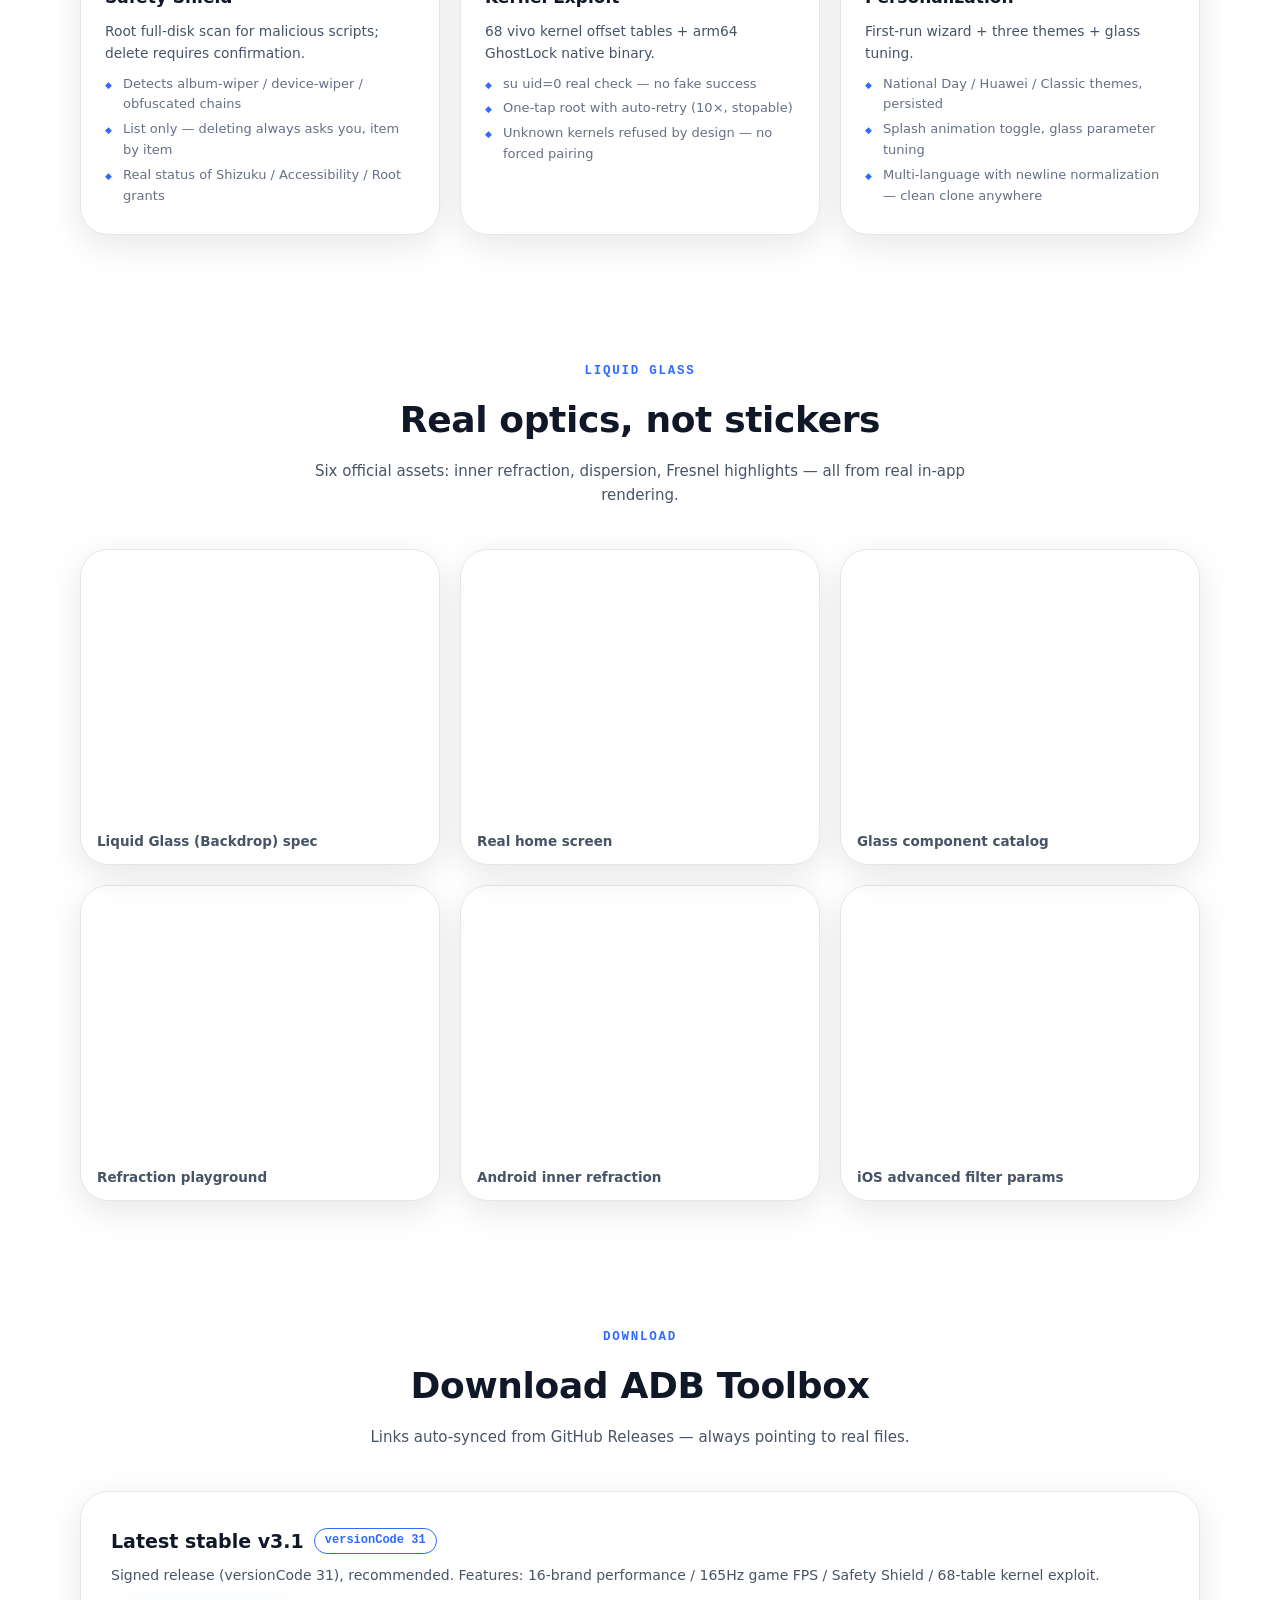
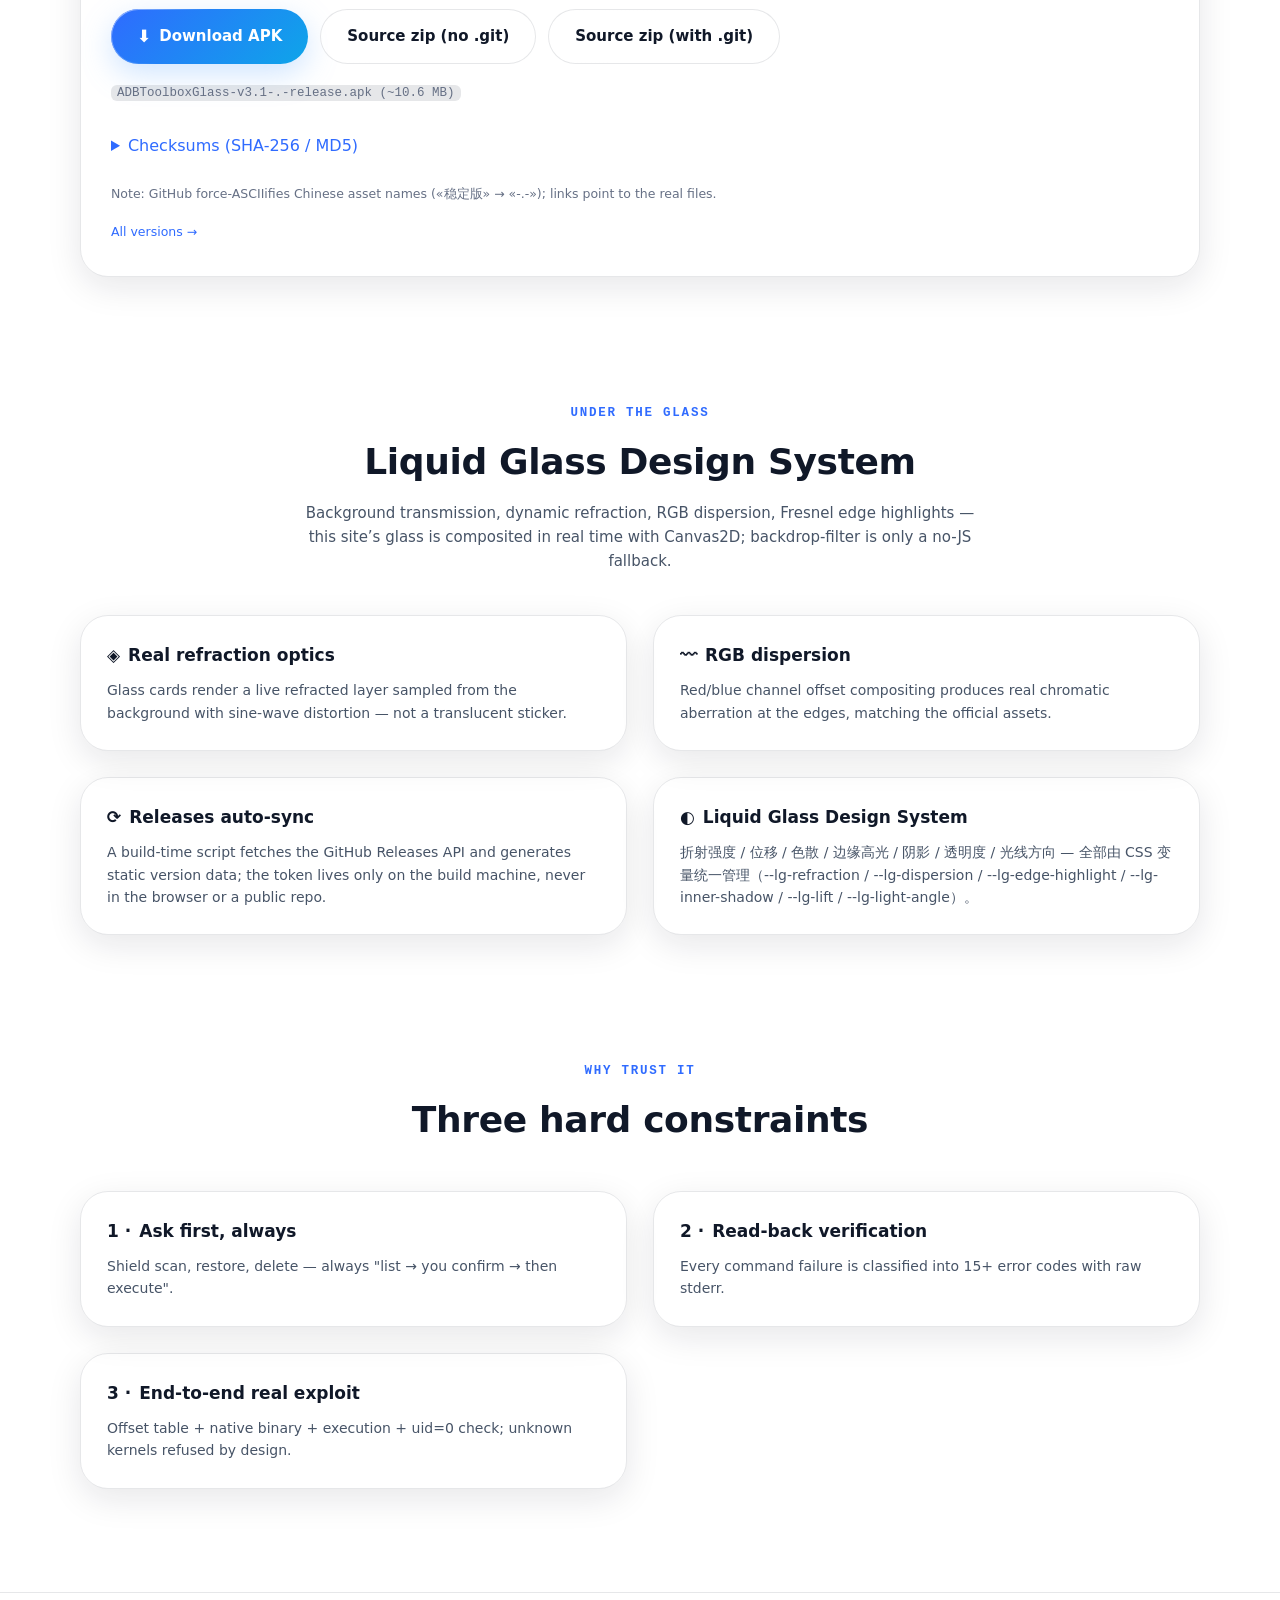
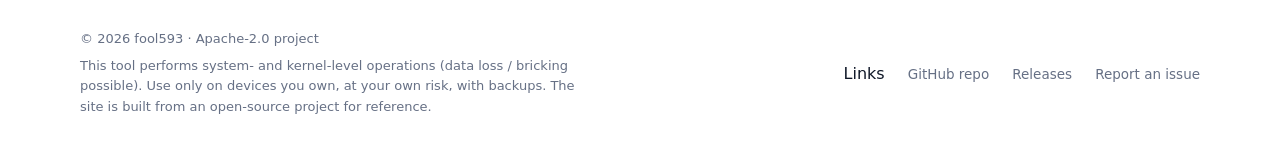
==== commit a3c5b078: "chore: 网站构建产物同步 $(date +%Y-%m-%d)" ====
--- a/index.html
+++ b/index.html
@@ -43,8 +43,8 @@
       } catch (e) {}
     })();
   </script>
-  <script type="module" crossorigin src="./assets/site-main-hyQzHn6h.js"></script>
-  <link rel="stylesheet" crossorigin href="./assets/site-style-LET3iQO7.css">
+  <script type="module" crossorigin src="./assets/site-main-DO-2H81S.js"></script>
+  <link rel="stylesheet" crossorigin href="./assets/site-style-BaGlZl3W.css">
 </head>
 <body>
   <canvas id="bg-layer" aria-hidden="true"></canvas>
@@ -83,6 +83,21 @@
     <section class="hero">
       <div class="wrap hero-grid">
         <div>
+          <h1 data-i18n="hero.title">ADB 工具箱（ADBToolboxGlass）</h1>
+          <p class="sub" data-i18n="hero.lead">无需电脑的 Android 系统工具箱——性能调优、游戏帧率、安全护盾与内核提权，全部真实命令执行。</p>
+          <div class="hero-tags" aria-label="core features">
+            <span class="hero-tag">🚀 <span data-i18n="f.perf.title">性能优化</span></span>
+            <span class="hero-tag">🎮 <span data-i18n="f.game.title">游戏帧率</span></span>
+            <span class="hero-tag">🛡 <span data-i18n="f.shield.title">安全护盾</span></span>
+            <span class="hero-tag">⚡ <span data-i18n="f.root.title">内核提权</span></span>
+          </div>
+          <div class="hero-actions">
+            <a class="btn primary lg" href="https://github.com/fool593/ADBToolboxGlass-v3.1/releases/download/v3.1/ADBToolboxGlass-v3.1-.-release.apk" rel="noopener">
+              <span class="dl-icon">⬇</span><span data-i18n="hero.dl">下载 v3.1 稳定版</span>
+            </a>
+            <a class="btn ghost" href="https://github.com/fool593/ADBToolboxGlass-v3.1" rel="noopener" data-i18n="hero.source">查看源码</a>
+          </div>
+          <p class="dl-meta" data-i18n="hero.dl.note">正式签名 · versionCode 31 · 约 10.6 MB</p>
           <div class="badges">
             <span class="badge v" data-i18n="hero.badge.v">最新稳定版 v3.1</span>
             <span class="badge" data-i18n="badge.minSdk">Android 7.0+ · 最低 SDK 24</span>
@@ -90,16 +105,7 @@
             <span class="badge" data-i18n="badge.langs">中 / EN / हिन्दी</span>
             <span class="badge" data-i18n="badge.license">Apache-2.0</span>
           </div>
-          <h1 data-i18n="hero.title">ADB 工具箱（ADBToolboxGlass）</h1>
-          <p class="sub" data-i18n="hero.sub">面向自有设备的 Android 系统工具箱——不用电脑也能性能调优、按游戏改帧率、插件/模块管理、系统还原、安全护盾与内核级提权。</p>
           <p class="discipline" data-i18n="hero.discipline">核心纪律：所有系统级命令真实执行并回读验证；删除与破坏性操作永远由你逐条确认，应用绝不自动执行。</p>
-          <div class="hero-actions">
-            <a class="btn primary" href="https://github.com/fool593/ADBToolboxGlass-v3.1/releases/download/v3.1/ADBToolboxGlass-v3.1-.-release.apk" rel="noopener">
-              <span class="dl-icon">⬇</span><span data-i18n="hero.dl">下载 v3.1 稳定版</span>
-            </a>
-            <a class="btn ghost" href="https://github.com/fool593/ADBToolboxGlass-v3.1" rel="noopener" data-i18n="hero.source">查看源码</a>
-          </div>
-          <p class="dl-meta" data-i18n="hero.dl.note">正式签名 · versionCode 31 · 约 10.6 MB</p>
         </div>
         <div class="hero-visual">
           <div class="lg-glass glass-frame">
--- a/assets/site-style-BaGlZl3W.css
+++ b/assets/site-style-BaGlZl3W.css
@@ -0,0 +1,2 @@
+:root{--lg-refraction:.55;--lg-dispersion:.3;--lg-edge-highlight:.9;--lg-inner-shadow:.35;--lg-lift:.6;--lg-light-angle:135deg;--lg-glow:#78b4ff59;--radius-lg:28px;--radius-md:20px;--radius-sm:14px;--topbar-h:64px;--font-sans:"PingFang SC", "HarmonyOS Sans SC", "Microsoft YaHei", system-ui, -apple-system, "Segoe UI", Roboto, sans-serif;--font-mono:"JetBrains Mono", "SF Mono", Consolas, "Courier New", monospace}[data-theme=light]{--lightningcss-light:initial;--lightningcss-dark: ;color-scheme:light;--bg-0:#eef2f8;--bg-1:#dde6f2;--ink-0:#101828;--ink-1:#475467;--ink-2:#667085;--card:#ffffff8c;--card-strong:#ffffffc7;--line:#1018281a;--line-2:#10182829;--acc:#2f6bff;--acc-2:#0ea5e9;--acc-grad:linear-gradient(135deg, #2f6bff 0%, #0ea5e9 100%);--ok:#16a34a;--warn:#d97706;--err:#dc2626;--shadow-1:0 10px 34px #1018281a;--shadow-2:0 24px 70px #10182829}[data-theme=dark]{--lightningcss-light: ;--lightningcss-dark:initial;color-scheme:dark;--bg-0:#0a0e1a;--bg-1:#101828;--ink-0:#f2f4f7;--ink-1:#c0c8d4;--ink-2:#8a94a6;--card:#1218288c;--card-strong:#161e32cc;--line:#f2f4f71a;--line-2:#f2f4f72e;--acc:#6ea0ff;--acc-2:#38bdf8;--acc-grad:linear-gradient(135deg, #6ea0ff 0%, #38bdf8 100%);--ok:#4ade80;--warn:#fbbf24;--err:#f87171;--shadow-1:0 10px 34px #00000059;--shadow-2:0 24px 70px #00000080}*{box-sizing:border-box;margin:0;padding:0}html{scroll-behavior:smooth}html,body{overflow-x:hidden}body{font-family:var(--font-sans);background:radial-gradient(1200px 800px at 15% -10%, var(--acc-2) 0%, transparent 55%), radial-gradient(1000px 700px at 110% 20%, var(--acc) 0%, transparent 50%), linear-gradient(160deg, var(--bg-0) 0%, var(--bg-1) 100%);color:var(--ink-0);-webkit-font-smoothing:antialiased;background-attachment:fixed;min-height:100vh;line-height:1.6;transition:background .4s,color .3s}a{color:var(--acc);text-decoration:none}a:hover{text-decoration:underline}img{max-width:100%;display:block}::-moz-selection{background:var(--acc);color:#fff}::selection{background:var(--acc);color:#fff}.wrap{width:min(1120px,92vw);margin:0 auto}#bg-layer{z-index:-3;pointer-events:none;position:fixed;top:0;bottom:0;left:0;right:0}#bg-blobs{z-index:-2;pointer-events:none;filter:blur(64px)saturate(140%);opacity:.55;position:fixed;top:-20%;bottom:-20%;left:-20%;right:-20%}.blob{border-radius:50%;animation:26s ease-in-out infinite alternate blob-drift;position:absolute}.blob-1{background:radial-gradient(circle at 30% 30%, var(--acc), transparent 70%);width:42vw;height:42vw;top:-8vw;left:-10vw}.blob-2{background:radial-gradient(circle at 60% 40%, var(--acc-2), transparent 70%);width:36vw;height:36vw;animation-delay:-8s;top:22vh;right:-8vw}.blob-3{background:radial-gradient(circle,#a855f7,#0000 70%);width:30vw;height:30vw;animation-delay:-16s;bottom:-12vw;left:20vw}@keyframes blob-drift{0%{transform:translate(0)scale(1)}50%{transform:translate(6vw,4vh)scale(1.12)}to{transform:translate(-4vw,-3vh)scale(.94)}}.lg-glass{border-radius:var(--radius-lg);box-shadow:var(--shadow-1);border:1px solid var(--line);background:0 0;position:relative}.lg-glass>.lg-content,.lg-glass>:not(.lg-optics){z-index:3;position:relative}.lg-glass img.lg-content-img{z-index:3;opacity:0;position:relative}.lg-content-img{border-radius:calc(var(--radius-lg) - 8px);width:100%;height:auto;display:block}.lg-optics{border-radius:inherit;pointer-events:none;z-index:2;mix-blend-mode:normal;position:absolute;top:0;bottom:0;left:0;right:0}.no-glass-engine .lg-glass{background:var(--card);-webkit-backdrop-filter:blur(18px)saturate(160%)}.no-glass-engine .lg-glass img.lg-content-img,.dynamic-bg .lg-glass img.lg-content-img{opacity:1}#gl-layer{z-index:-1;pointer-events:none;position:fixed;top:0;bottom:0;left:0;right:0}.topbar{z-index:100;-webkit-backdrop-filter:blur(16px)saturate(150%);background:color-mix(in srgb, var(--card-strong) 72%, transparent);border-bottom:1px solid var(--line);position:-webkit-sticky;position:sticky;top:0}.topbar-inner{width:min(1120px,92vw);height:var(--topbar-h);align-items:center;gap:18px;margin:0 auto;display:flex}.brand{color:var(--ink-0);align-items:center;gap:10px;font-size:17px;font-weight:700;display:flex}.brand:hover{text-decoration:none}.brand img{width:34px;height:34px;box-shadow:var(--shadow-1);border-radius:9px}.brand small{color:var(--ink-2);margin-left:2px;font-size:13px;font-weight:500}.nav-links{flex:1;gap:4px;margin-left:18px;display:flex}.nav-links a{color:var(--ink-1);border-radius:999px;padding:8px 14px;font-size:14px;font-weight:500;transition:background .2s,color .2s}.nav-links a:hover{background:var(--line);color:var(--ink-0);text-decoration:none}.nav-links a.active{background:var(--acc);color:#fff}.top-actions{align-items:center;gap:10px;display:flex}.chip{border:1px solid var(--line);background:var(--card-strong);color:var(--ink-0);cursor:pointer;-webkit-user-select:none;-moz-user-select:none;user-select:none;border-radius:999px;align-items:center;gap:6px;padding:9px 14px;font-size:13.5px;font-weight:600;transition:transform .15s,background .2s,box-shadow .2s;display:inline-flex}.chip:hover{box-shadow:var(--shadow-1);background:var(--card-strong);transform:translateY(-1px)}.chip:active{transform:translateY(0)scale(.97)}.hero{padding:max(56px,min(9vh,96px)) 0 max(40px,min(6vh,64px))}.hero-grid{grid-template-columns:1.05fr .95fr;align-items:center;gap:48px;display:grid}.hero h1{letter-spacing:-.02em;background:linear-gradient(120deg, var(--ink-0) 30%, var(--acc) 70%, var(--acc-2) 100%);-webkit-text-fill-color:transparent;color:#0000;-webkit-background-clip:text;background-clip:text;margin-bottom:16px;font-size:max(30px,min(4.4vw,52px));font-weight:800;line-height:1.18}.hero .sub{color:var(--ink-1);max-width:34em;margin-bottom:10px;font-size:max(15px,min(1.6vw,18px))}.hero-tags{flex-wrap:wrap;gap:10px;margin:4px 0 22px;display:flex}.hero-tag{background:var(--card-strong);border:1px solid var(--line);color:var(--ink-0);border-radius:999px;align-items:center;gap:6px;padding:7px 14px;font-size:13.5px;display:inline-flex}.hero-tag span{font-weight:600}.btn.lg{border-radius:16px;padding:16px 30px;font-size:16.5px}.btn.lg .dl-icon{font-size:19px}.hero .discipline{font-family:var(--font-mono);color:var(--ink-2);border-left:3px solid var(--acc);background:var(--card);border-radius:0 12px 12px 0;margin-bottom:26px;padding:8px 14px;font-size:13px}.badges{flex-wrap:wrap;gap:10px;margin-bottom:30px;display:flex}.badge{border:1px solid var(--line-2);background:var(--card-strong);color:var(--ink-1);border-radius:999px;align-items:center;gap:6px;padding:7px 14px;font-size:12.5px;font-weight:600;display:inline-flex}.badge.v{background:var(--acc-grad);color:#fff;border:none}.hero-actions{flex-wrap:wrap;align-items:center;gap:14px;display:flex}.btn{cursor:pointer;border:1px solid var(--line);border-radius:999px;justify-content:center;align-items:center;gap:8px;padding:14px 26px;font-size:15px;font-weight:700;text-decoration:none;transition:transform .16s,box-shadow .2s;display:inline-flex;position:relative;overflow:hidden}.btn:hover{text-decoration:none;transform:translateY(-2px)}.btn:active{transform:translateY(0)scale(.98)}.btn:before{content:"";border-radius:inherit;background:linear-gradient(var(--lg-light-angle), #ffffff8c, transparent 40%);-webkit-mask-composite:xor;pointer-events:none;padding:1px;position:absolute;top:0;bottom:0;left:0;right:0;-webkit-mask-image:linear-gradient(#fff 0,#fff 0),linear-gradient(#fff 0,#fff 0);-webkit-mask-position:0 0,0 0;-webkit-mask-size:auto,auto;-webkit-mask-repeat:repeat,repeat;-webkit-mask-clip:content-box,border-box;-webkit-mask-origin:content-box,border-box;-webkit-mask-composite:xor;mask-composite:exclude;-webkit-mask-source-type:auto,auto;mask-mode:match-source,match-source}.btn.primary{background:var(--acc-grad);color:#fff;box-shadow:0 10px 30px var(--lg-glow);border:none}.btn.primary:hover{box-shadow:0 14px 40px var(--lg-glow)}.btn.ghost{background:var(--card-strong);color:var(--ink-0)}.btn.small{padding:10px 18px;font-size:13.5px}.btn .dl-icon{font-size:17px}.hero-visual{position:relative}.hero-visual .glass-frame{border-radius:var(--radius-lg);box-shadow:var(--shadow-2), inset 0 1px 0 #ffffff4d;border:1px solid var(--line);overflow:hidden}.hero-visual img{width:100%;height:auto;display:block}.hero-visual .float-chip{background:var(--card-strong);-webkit-backdrop-filter:blur(12px);border:1px solid var(--line-2);box-shadow:var(--shadow-1);border-radius:14px;padding:10px 16px;font-size:13px;font-weight:600;animation:4.5s ease-in-out infinite floaty;position:absolute}.hero-visual .fc-1{top:-14px;left:-10px}.hero-visual .fc-2{animation-delay:-2.2s;bottom:24px;right:-8px}.hero-visual .fc-3{animation-delay:-1.1s;bottom:-16px;left:30px}@keyframes floaty{0%,to{transform:translateY(0)}50%{transform:translateY(-9px)}}.section{padding:max(48px,min(7vh,80px)) 0}.section-head{text-align:center;max-width:680px;margin:0 auto 42px}.section-head .kicker{font-family:var(--font-mono);letter-spacing:.14em;text-transform:uppercase;color:var(--acc);margin-bottom:10px;font-size:12.5px;font-weight:700}.section-head h2{letter-spacing:-.01em;font-size:max(24px,min(3vw,36px));font-weight:800}.section-head p{color:var(--ink-1);margin-top:10px;font-size:15px}.feature-grid{grid-template-columns:repeat(3,1fr);gap:20px;display:grid}.feature-card{min-height:190px;padding:26px 24px}.feature-card .f-icon{background:var(--acc-grad);width:46px;height:46px;box-shadow:0 8px 22px var(--lg-glow);border-radius:14px;place-items:center;margin-bottom:16px;font-size:22px;display:grid}.feature-card h3{margin-bottom:8px;font-size:17px}.feature-card p{color:var(--ink-1);font-size:13.8px}.feature-card ul{margin-top:8px;list-style:none}.feature-card li{color:var(--ink-2);padding:2px 0 2px 18px;font-size:13px;position:relative}.feature-card li:before{content:"◆";color:var(--acc);font-size:9px;position:absolute;top:6px;left:0}.download-block{gap:8px;padding:34px 30px;display:grid}.download-block .dl-title{flex-wrap:wrap;align-items:center;gap:10px;font-size:19px;font-weight:800;display:flex}.download-block .dl-ver{font-family:var(--font-mono);color:var(--acc);border:1px solid var(--acc);border-radius:999px;padding:2px 10px;font-size:12px}.download-block .dl-desc{color:var(--ink-1);font-size:14px}.dl-row{flex-wrap:wrap;gap:12px;margin-top:14px;display:flex}.dl-meta{color:var(--ink-2);margin-top:10px;font-size:12.5px}.dl-meta code{font-family:var(--font-mono);background:var(--line);border-radius:6px;padding:1px 6px}.dl-checksum{margin-top:4px}.dl-checksum summary{cursor:pointer;color:var(--acc);-webkit-user-select:none;-moz-user-select:none;user-select:none}.dl-checksum summary:hover{text-decoration:underline}.dl-hash{word-break:break-all;margin:6px 0 0 14px;display:block}.dl-hint{opacity:.8;margin:4px 0 0 14px;display:block}.shots-grid{grid-template-columns:repeat(3,1fr);gap:20px;display:grid}.shot-card{cursor:zoom-in;transition:transform .25s,box-shadow .25s;overflow:hidden}.shot-card:hover{box-shadow:var(--shadow-2);transform:translateY(-4px)}.shot-card img{aspect-ratio:4/3;object-fit:cover;width:100%}.shot-card .shot-cap{color:var(--ink-1);padding:12px 16px;font-size:13.5px;font-weight:600}.split{grid-template-columns:1fr 1fr;align-items:start;gap:26px;display:grid}.info-card{padding:26px}.info-card h3{align-items:center;gap:8px;margin-bottom:10px;font-size:17px;display:flex}.info-card p,.info-card li{color:var(--ink-1);font-size:14px}.info-card ul{margin-top:6px;list-style:none}.info-card li{padding:4px 0 4px 20px;position:relative}.info-card li:before{content:"→";color:var(--acc);position:absolute;left:0}.doc-card{margin-bottom:22px;padding:28px}.doc-card h2{flex-wrap:wrap;align-items:center;gap:10px;margin-bottom:6px;font-size:21px;display:flex}.doc-card .doc-tag{border-radius:999px;padding:3px 10px;font-size:12px;font-weight:700}.tag-current{background:var(--acc-grad);color:#fff}.tag-old{background:var(--line);color:var(--ink-2)}.doc-card .doc-date{color:var(--ink-2);font-family:var(--font-mono);font-size:12.5px}.doc-card ul{margin-top:12px;list-style:none}.doc-card li{color:var(--ink-1);padding:5px 0 5px 20px;font-size:14px;position:relative}.doc-card li:before{content:"•";color:var(--acc);font-weight:800;position:absolute;left:4px}.doc-card .doc-sub{color:var(--ink-0);margin-top:14px;font-size:14px;font-weight:700}.status-ok{color:var(--ok);font-weight:700}.status-wip{color:var(--warn);font-weight:700}.status-wait{color:var(--err);font-weight:700}.footer{border-top:1px solid var(--line);margin-top:40px;padding:36px 0 28px}.footer-inner{flex-wrap:wrap;justify-content:space-between;align-items:center;gap:16px;display:flex}.footer .links a{color:var(--ink-2);margin-left:18px;font-size:13.5px}.footer .copy{color:var(--ink-2);font-size:13px}.lightbox{z-index:200;opacity:0;pointer-events:none;background:#040812d1;place-items:center;padding:4vh 4vw;transition:opacity .25s;display:grid;position:fixed;top:0;bottom:0;left:0;right:0}.lightbox.open{opacity:1;pointer-events:auto}.lightbox img{max-width:92vw;max-height:88vh;box-shadow:var(--shadow-2);border-radius:16px}.lightbox .lb-close{border:1px solid var(--line-2);background:var(--card-strong);width:44px;height:44px;color:var(--ink-0);cursor:pointer;border-radius:50%;font-size:20px;position:absolute;top:22px;right:26px}.perf-badge{z-index:120;font-family:var(--font-mono);background:var(--card-strong);border:1px solid var(--line-2);color:var(--ink-1);-webkit-backdrop-filter:blur(10px);pointer-events:none;opacity:0;border-radius:10px;padding:8px 12px;font-size:11px;transition:opacity .3s;position:fixed;bottom:14px;right:14px}.perf-badge.show{opacity:1}.wp-layout{grid-template-columns:minmax(0,1.6fr) minmax(300px,1fr);align-items:start;gap:26px;margin-top:26px;display:grid}.wp-stage{border:1px dashed var(--line-2);background:#0a0e1c29;border-radius:28px;min-height:420px;padding:24px;position:relative;overflow:hidden}.wp-stage:after{content:"LIVE";font-family:var(--font-mono);letter-spacing:.18em;color:var(--ink-2);font-size:11px;position:absolute;top:14px;left:18px}.wp-demo{position:absolute}.wp-demo-a{width:150px;top:64px;left:40px}.wp-demo-b{width:240px;top:130px;right:36px}.wp-demo-c{text-align:center;width:min(320px,74%);padding:20px 22px;bottom:26px;left:50%;transform:translate(-50%)}.wp-demo-c h3{margin-bottom:6px;font-size:20px}.wp-demo-c p{color:var(--ink-2);font-size:13px;line-height:1.6}.wp-panel{flex-direction:column;gap:16px;padding:22px;display:flex}.wp-section{border-top:1px solid var(--line-2);padding-top:14px}.wp-section:first-child{border-top:0;padding-top:0}.wp-sec-label{letter-spacing:.06em;text-transform:uppercase;color:var(--ink-2);margin-bottom:8px;font-size:12px;font-weight:600}.wp-current{color:var(--ink-0);word-break:break-all;margin-bottom:10px;font-size:13px}.wp-row{flex-wrap:wrap;gap:8px;display:flex}.wp-colors{flex-wrap:wrap;gap:10px;display:flex}.wp-color{cursor:pointer;border:2px solid #ffffff59;border-radius:50%;width:40px;height:40px;padding:0;transition:transform .15s,box-shadow .15s;box-shadow:0 2px 8px #0000002e}.wp-color:hover{transform:scale(1.14);box-shadow:0 4px 14px #00000042}.wp-official{grid-template-columns:repeat(2,1fr);gap:10px;display:grid}.wp-official button{aspect-ratio:16/10;cursor:pointer;background:var(--card-strong);border:0;border-radius:12px;padding:0;transition:transform .15s,box-shadow .15s;position:relative;overflow:hidden}.wp-official button:hover{box-shadow:var(--shadow-1);transform:translateY(-2px)}.wp-official img{object-fit:cover;width:100%;height:100%;display:block}.wp-official span{color:#fff;text-align:left;background:linear-gradient(#0000,#0000008c);padding:4px 8px;font-size:11px;position:absolute;bottom:0;left:0;right:0}.wp-upload-row{align-items:center;gap:10px;display:flex}.wp-url-row{gap:8px;display:flex}.wp-live{flex-wrap:wrap;gap:8px;display:flex}.wp-live .btn{flex:auto}.wp-hint{opacity:.75;margin:8px 0 6px;font-size:.8em}video.lg-wall-video{opacity:0;pointer-events:none;width:2px;height:2px;position:fixed}.wp-input{border:1px solid var(--line-2);background:var(--card);min-width:0;color:var(--ink-0);border-radius:999px;flex:1;padding:10px 14px;font-size:13px}.wp-input:focus{border-color:var(--acc);box-shadow:0 0 0 3px color-mix(in srgb, var(--acc) 22%, transparent);outline:none}.wp-focus-grid{grid-template-columns:repeat(3,1fr);gap:8px;max-width:240px;display:grid}.wp-focus-cell{aspect-ratio:1;border:1px solid var(--line-2);background:var(--card);cursor:pointer;color:var(--ink-2);border-radius:10px;font-size:12px;transition:border-color .15s,background .15s}.wp-focus-cell:hover{border-color:var(--acc)}.wp-focus-cell.on{border-color:var(--acc);background:color-mix(in srgb, var(--acc) 12%, transparent);color:var(--acc)}.wp-favs{flex-wrap:wrap;gap:8px;min-height:18px;display:flex}.wp-fav-thumb{cursor:pointer;background:var(--card-strong);border:0;border-radius:10px;width:76px;height:48px;padding:0;position:relative;overflow:hidden}.wp-fav-thumb img{object-fit:cover;width:100%;height:100%;display:block}.wp-fav-thumb .unfav{color:#fff;text-align:center;opacity:0;background:#00000080;border-radius:50%;width:18px;height:18px;font-size:10px;line-height:18px;transition:opacity .15s;position:absolute;top:3px;right:3px}.wp-fav-thumb:hover .unfav{opacity:1}.wp-favs .wp-harmless{color:var(--ink-2);padding:4px 2px;font-size:12px}.wp-range{width:100%;accent-color:var(--acc)}.wp-status{opacity:0;min-height:20px;font-size:13px;transition:opacity .25s}.wp-status.ok{opacity:1;color:#22c55e}.wp-status.err{opacity:1;color:#ef4444}@media (max-width:900px){.wp-layout{grid-template-columns:1fr}.wp-stage{min-height:340px}.feature-grid,.shots-grid{grid-template-columns:repeat(2,1fr)}.hero-grid{grid-template-columns:1fr;gap:34px}.split{grid-template-columns:1fr}}@media (max-width:640px){.feature-grid,.shots-grid{grid-template-columns:1fr}.nav-links{display:none}.topbar-inner{gap:10px}.brand small{display:none}.hero-visual .float-chip{padding:8px 12px;font-size:12px}.download-block{padding:24px 18px}}@media (prefers-reduced-motion:reduce){*,:before,:after{transition-duration:.01ms!important;animation-duration:.01ms!important;animation-iteration-count:1!important}html{scroll-behavior:auto}}.lab-layout{grid-template-columns:1.65fr 1fr;align-items:start;gap:26px;margin-top:28px;display:grid}.lab-stage{border:1.5px dashed var(--line);background:var(--card-soft,#7f8daa14);border-radius:24px;min-height:560px;padding:14px;position:relative;overflow:hidden}.lab-hint{z-index:5;opacity:.6;pointer-events:none;white-space:nowrap;font-size:.8rem;position:absolute;top:14px;left:50%;transform:translate(-50%)}.lab-glass{cursor:grab;touch-action:none;-webkit-user-select:none;-moz-user-select:none;user-select:none;position:absolute}.lab-glass.dragging{cursor:grabbing}.lab-glass .lab-label{flex-direction:column;gap:4px;padding:14px 16px;display:flex}.lab-glass .lab-label strong{color:var(--ink-0);font-size:1rem}.lab-glass .lab-label small{opacity:.65;font-size:.72rem}.lab-glass.active{outline:2px solid var(--acc);outline-offset:3px}.lab-a{width:300px;min-height:168px;top:70px;left:60px}.lab-b{width:240px;min-height:132px;top:120px;left:410px}.lab-c{width:260px;min-height:130px;top:300px;left:150px}.lab-panel{flex-direction:column;gap:14px;padding:24px;display:flex}.lab-panel h2{margin:0;font-size:1.05rem}.wp-range-row{opacity:.9;align-items:center;gap:10px;font-size:.82rem;display:flex}.wp-range-row input[type=range]{flex:1;min-width:0}.wp-val{text-align:right;font-variant-numeric:tabular-nums;opacity:.75;min-width:42px;font-size:.78rem}@media (max-width:900px){.lab-layout{grid-template-columns:1fr}.lab-stage{min-height:480px}.lab-a{width:min(300px,70%);top:60px;left:30px}.lab-b{width:min(230px,60%);top:100px;left:auto;right:24px}.lab-c{width:min(250px,65%);top:300px;left:40px}}
+/*$vite$:1*/
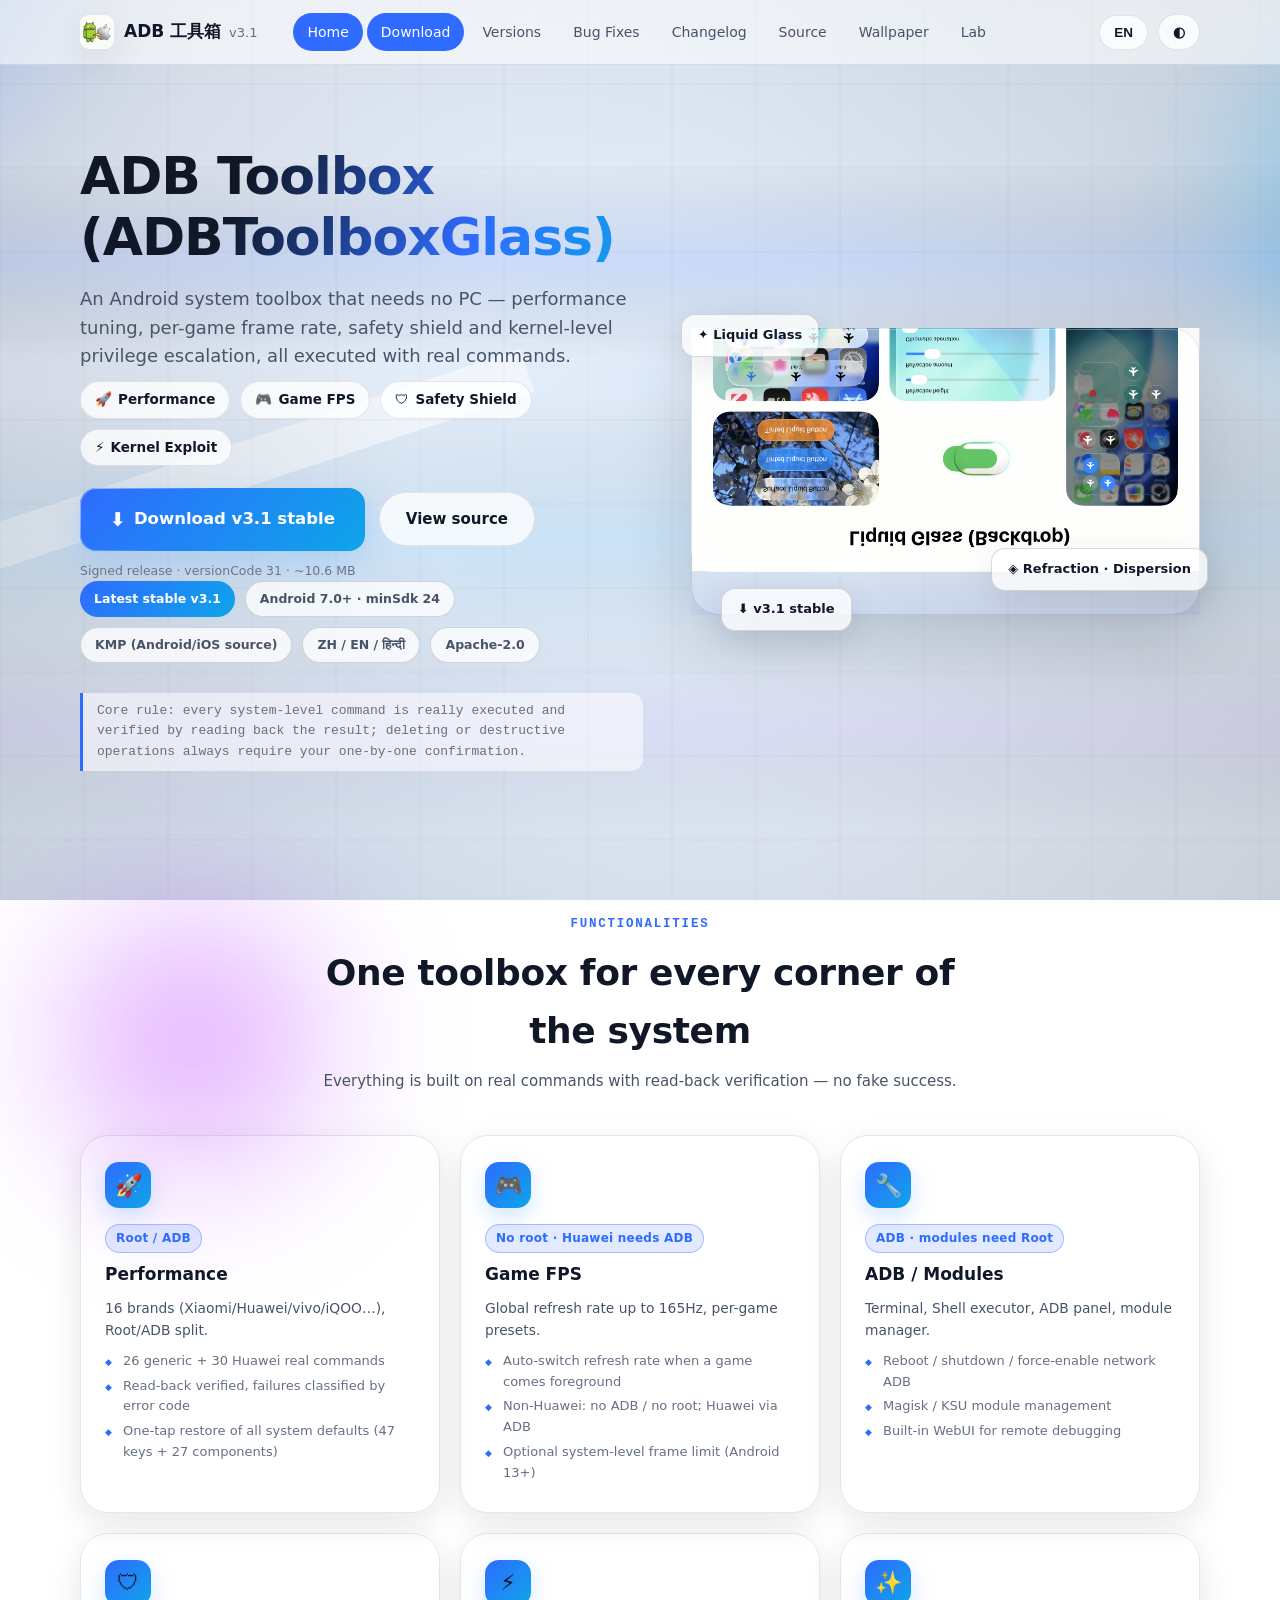
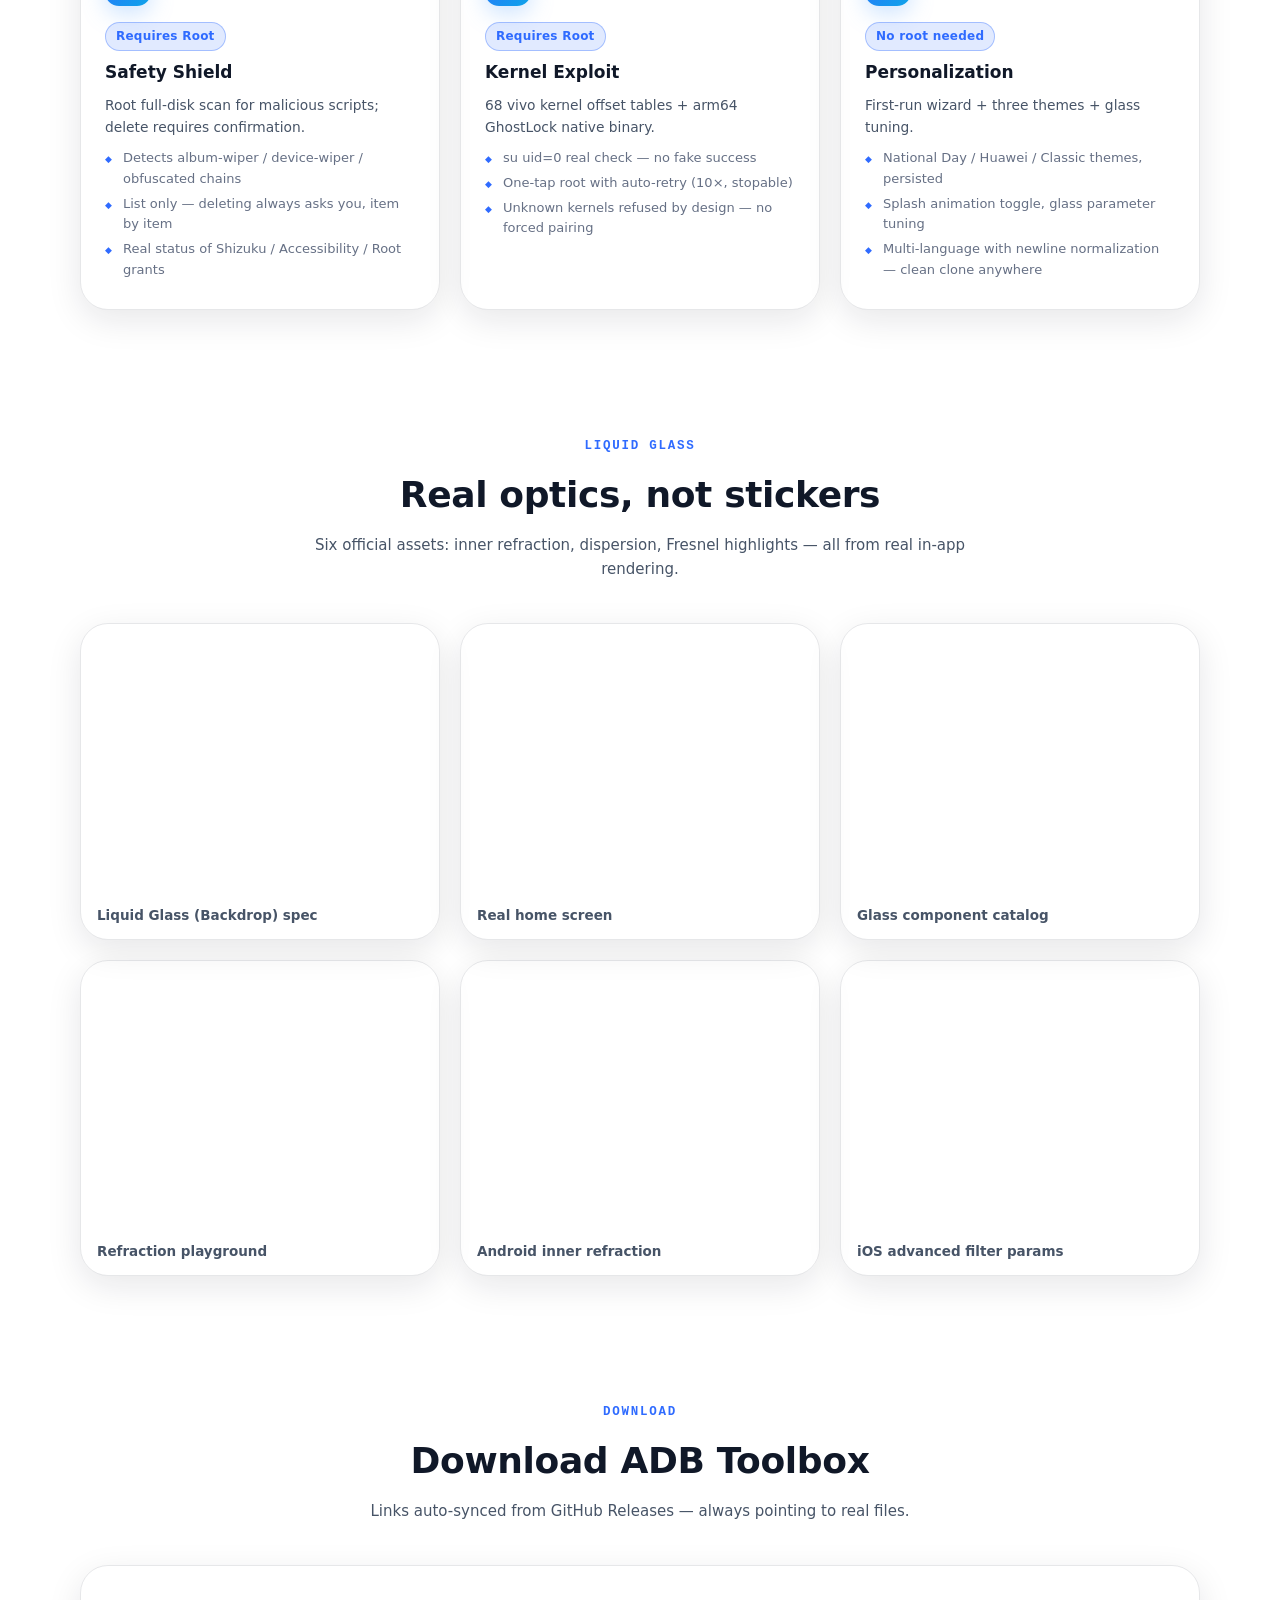
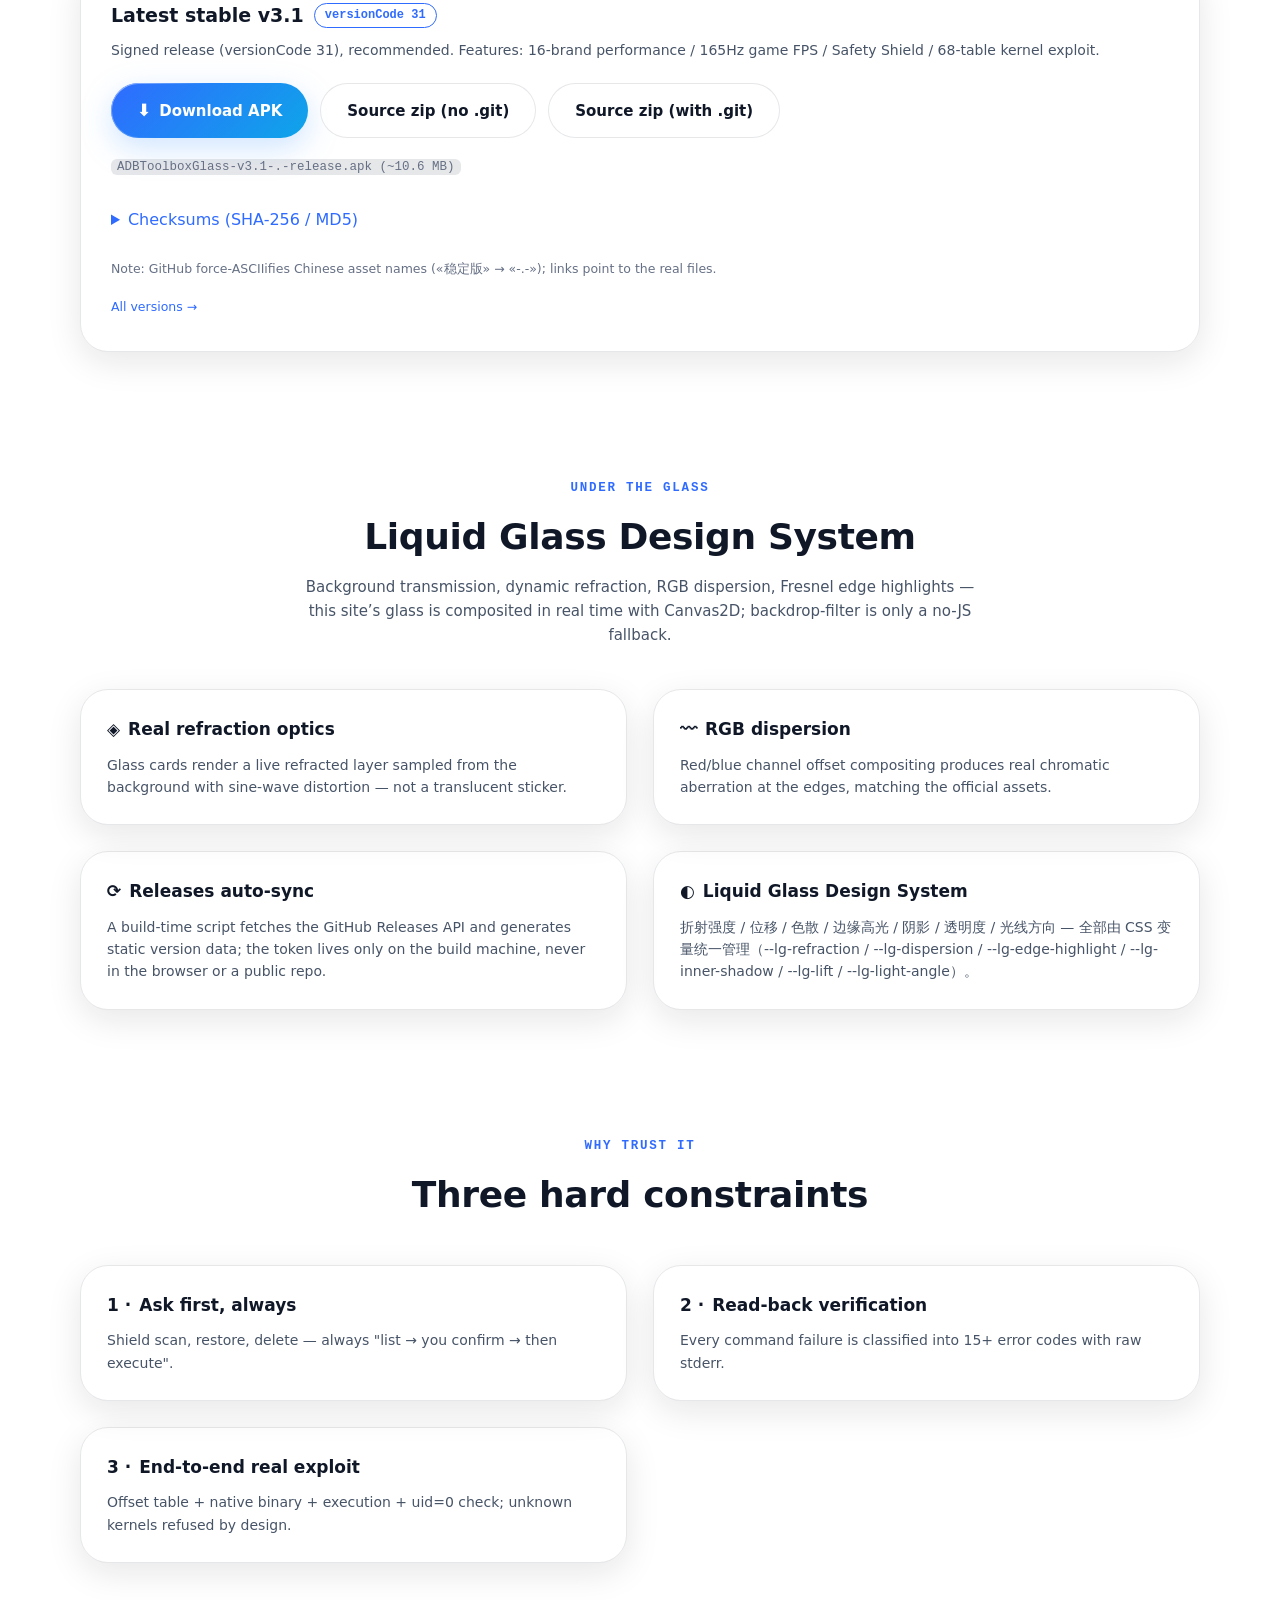
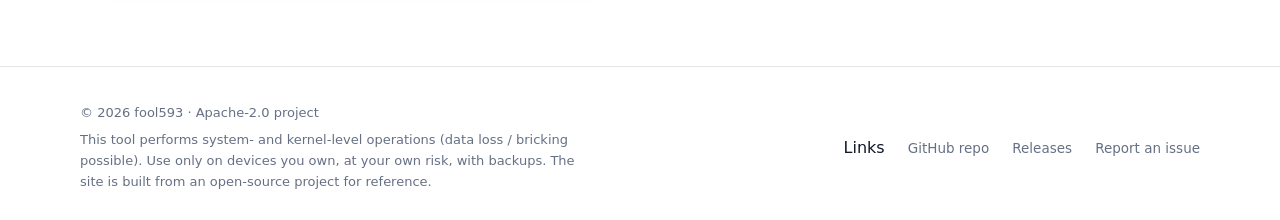
==== commit 5dccec54: "chore: 网站构建产物同步 $(date +%Y-%m-%d)" ====
--- a/index.html
+++ b/index.html
@@ -43,8 +43,8 @@
       } catch (e) {}
     })();
   </script>
-  <script type="module" crossorigin src="./assets/site-main-DO-2H81S.js"></script>
-  <link rel="stylesheet" crossorigin href="./assets/site-style-BaGlZl3W.css">
+  <script type="module" crossorigin src="./assets/site-main-BDaQJ9ox.js"></script>
+  <link rel="stylesheet" crossorigin href="./assets/site-style-CgXbIKPP.css">
 </head>
 <body>
   <canvas id="bg-layer" aria-hidden="true"></canvas>
@@ -129,6 +129,7 @@
         <div class="feature-grid">
           <article class="lg-glass feature-card">
             <div class="f-icon">🚀</div>
+            <span class="feature-need" data-i18n="f.perf.need">Root / ADB</span>
             <h3 data-i18n="f.perf.title">性能优化</h3>
             <p data-i18n="f.perf.desc">16 品牌独立分类（小米/华为/vivo/iQOO…），Root/ADB 分行优化。</p>
             <ul>
@@ -139,6 +140,7 @@
           </article>
           <article class="lg-glass feature-card">
             <div class="f-icon">🎮</div>
+            <span class="feature-need" data-i18n="f.game.need">免 Root · 华为需 ADB</span>
             <h3 data-i18n="f.game.title">游戏帧率</h3>
             <p data-i18n="f.game.desc">全局刷新率最高 165Hz，按游戏单独配置帧率。</p>
             <ul>
@@ -149,6 +151,7 @@
           </article>
           <article class="lg-glass feature-card">
             <div class="f-icon">🔧</div>
+            <span class="feature-need" data-i18n="f.adb.need">ADB · 模块需 Root</span>
             <h3 data-i18n="f.adb.title">ADB / 模块管理</h3>
             <p data-i18n="f.adb.desc">终端、Shell 执行器、ADB 面板与插件模块管理。</p>
             <ul>
@@ -159,6 +162,7 @@
           </article>
           <article class="lg-glass feature-card">
             <div class="f-icon">🛡</div>
+            <span class="feature-need" data-i18n="f.shield.need">需 Root</span>
             <h3 data-i18n="f.shield.title">安全护盾</h3>
             <p data-i18n="f.shield.desc">Root 全盘扫描恶意脚本，删除必须逐条确认。</p>
             <ul>
@@ -169,6 +173,7 @@
           </article>
           <article class="lg-glass feature-card">
             <div class="f-icon">⚡</div>
+            <span class="feature-need" data-i18n="f.root.need">需 Root</span>
             <h3 data-i18n="f.root.title">内核提权</h3>
             <p data-i18n="f.root.desc">内置 68 个 vivo 内核偏移表 + arm64 GhostLock 原生二进制。</p>
             <ul>
@@ -179,6 +184,7 @@
           </article>
           <article class="lg-glass feature-card">
             <div class="f-icon">✨</div>
+            <span class="feature-need" data-i18n="f.ux.need">免 Root</span>
             <h3 data-i18n="f.ux.title">个性化</h3>
             <p data-i18n="f.ux.desc">首次设置向导 + 三套主题 + 玻璃参数调节。</p>
             <ul>
--- a/assets/site-style-CgXbIKPP.css
+++ b/assets/site-style-CgXbIKPP.css
@@ -0,0 +1,2 @@
+:root{--lg-refraction:.55;--lg-dispersion:.3;--lg-edge-highlight:.9;--lg-inner-shadow:.35;--lg-lift:.6;--lg-light-angle:135deg;--lg-glow:#78b4ff59;--radius-lg:28px;--radius-md:20px;--radius-sm:14px;--topbar-h:64px;--font-sans:"PingFang SC", "HarmonyOS Sans SC", "Microsoft YaHei", system-ui, -apple-system, "Segoe UI", Roboto, sans-serif;--font-mono:"JetBrains Mono", "SF Mono", Consolas, "Courier New", monospace}[data-theme=light]{--lightningcss-light:initial;--lightningcss-dark: ;color-scheme:light;--bg-0:#eef2f8;--bg-1:#dde6f2;--ink-0:#101828;--ink-1:#475467;--ink-2:#667085;--card:#ffffff8c;--card-strong:#ffffffc7;--line:#1018281a;--line-2:#10182829;--acc:#2f6bff;--acc-2:#0ea5e9;--acc-grad:linear-gradient(135deg, #2f6bff 0%, #0ea5e9 100%);--ok:#16a34a;--warn:#d97706;--err:#dc2626;--shadow-1:0 10px 34px #1018281a;--shadow-2:0 24px 70px #10182829}[data-theme=dark]{--lightningcss-light: ;--lightningcss-dark:initial;color-scheme:dark;--bg-0:#0a0e1a;--bg-1:#101828;--ink-0:#f2f4f7;--ink-1:#c0c8d4;--ink-2:#8a94a6;--card:#1218288c;--card-strong:#161e32cc;--line:#f2f4f71a;--line-2:#f2f4f72e;--acc:#6ea0ff;--acc-2:#38bdf8;--acc-grad:linear-gradient(135deg, #6ea0ff 0%, #38bdf8 100%);--ok:#4ade80;--warn:#fbbf24;--err:#f87171;--shadow-1:0 10px 34px #00000059;--shadow-2:0 24px 70px #00000080}*{box-sizing:border-box;margin:0;padding:0}html{scroll-behavior:smooth}html,body{overflow-x:hidden}body{font-family:var(--font-sans);background:radial-gradient(1200px 800px at 15% -10%, var(--acc-2) 0%, transparent 55%), radial-gradient(1000px 700px at 110% 20%, var(--acc) 0%, transparent 50%), linear-gradient(160deg, var(--bg-0) 0%, var(--bg-1) 100%);color:var(--ink-0);-webkit-font-smoothing:antialiased;background-attachment:fixed;min-height:100vh;line-height:1.6;transition:background .4s,color .3s}a{color:var(--acc);text-decoration:none}a:hover{text-decoration:underline}img{max-width:100%;display:block}::-moz-selection{background:var(--acc);color:#fff}::selection{background:var(--acc);color:#fff}.wrap{width:min(1120px,92vw);margin:0 auto}#bg-layer{z-index:-3;pointer-events:none;position:fixed;top:0;bottom:0;left:0;right:0}#bg-blobs{z-index:-2;pointer-events:none;filter:blur(64px)saturate(140%);opacity:.55;position:fixed;top:-20%;bottom:-20%;left:-20%;right:-20%}.blob{border-radius:50%;animation:26s ease-in-out infinite alternate blob-drift;position:absolute}.blob-1{background:radial-gradient(circle at 30% 30%, var(--acc), transparent 70%);width:42vw;height:42vw;top:-8vw;left:-10vw}.blob-2{background:radial-gradient(circle at 60% 40%, var(--acc-2), transparent 70%);width:36vw;height:36vw;animation-delay:-8s;top:22vh;right:-8vw}.blob-3{background:radial-gradient(circle,#a855f7,#0000 70%);width:30vw;height:30vw;animation-delay:-16s;bottom:-12vw;left:20vw}@keyframes blob-drift{0%{transform:translate(0)scale(1)}50%{transform:translate(6vw,4vh)scale(1.12)}to{transform:translate(-4vw,-3vh)scale(.94)}}.lg-glass{border-radius:var(--radius-lg);box-shadow:var(--shadow-1);border:1px solid var(--line);background:0 0;position:relative}.lg-glass>.lg-content,.lg-glass>:not(.lg-optics){z-index:3;position:relative}.lg-glass img.lg-content-img{z-index:3;opacity:0;position:relative}.lg-content-img{border-radius:calc(var(--radius-lg) - 8px);width:100%;height:auto;display:block}.lg-optics{border-radius:inherit;pointer-events:none;z-index:2;mix-blend-mode:normal;position:absolute;top:0;bottom:0;left:0;right:0}.no-glass-engine .lg-glass{background:var(--card);-webkit-backdrop-filter:blur(18px)saturate(160%)}.no-glass-engine .lg-glass img.lg-content-img,.dynamic-bg .lg-glass img.lg-content-img{opacity:1}#gl-layer{z-index:-1;pointer-events:none;position:fixed;top:0;bottom:0;left:0;right:0}.topbar{z-index:100;-webkit-backdrop-filter:blur(16px)saturate(150%);background:color-mix(in srgb, var(--card-strong) 72%, transparent);border-bottom:1px solid var(--line);position:-webkit-sticky;position:sticky;top:0}.topbar-inner{width:min(1120px,92vw);height:var(--topbar-h);align-items:center;gap:18px;margin:0 auto;display:flex}.brand{color:var(--ink-0);align-items:center;gap:10px;font-size:17px;font-weight:700;display:flex}.brand:hover{text-decoration:none}.brand img{width:34px;height:34px;box-shadow:var(--shadow-1);border-radius:9px}.brand small{color:var(--ink-2);margin-left:2px;font-size:13px;font-weight:500}.nav-links{flex:1;gap:4px;margin-left:18px;display:flex}.nav-links a{color:var(--ink-1);border-radius:999px;padding:8px 14px;font-size:14px;font-weight:500;transition:background .2s,color .2s}.nav-links a:hover{background:var(--line);color:var(--ink-0);text-decoration:none}.nav-links a.active{background:var(--acc);color:#fff}.top-actions{align-items:center;gap:10px;display:flex}.chip{border:1px solid var(--line);background:var(--card-strong);color:var(--ink-0);cursor:pointer;-webkit-user-select:none;-moz-user-select:none;user-select:none;border-radius:999px;align-items:center;gap:6px;padding:9px 14px;font-size:13.5px;font-weight:600;transition:transform .15s,background .2s,box-shadow .2s;display:inline-flex}.chip:hover{box-shadow:var(--shadow-1);background:var(--card-strong);transform:translateY(-1px)}.chip:active{transform:translateY(0)scale(.97)}.hero{padding:max(56px,min(9vh,96px)) 0 max(40px,min(6vh,64px))}.hero-grid{grid-template-columns:1.05fr .95fr;align-items:center;gap:48px;display:grid}.hero h1{letter-spacing:-.02em;background:linear-gradient(120deg, var(--ink-0) 30%, var(--acc) 70%, var(--acc-2) 100%);-webkit-text-fill-color:transparent;color:#0000;-webkit-background-clip:text;background-clip:text;margin-bottom:16px;font-size:max(30px,min(4.4vw,52px));font-weight:800;line-height:1.18}.hero .sub{color:var(--ink-1);max-width:34em;margin-bottom:10px;font-size:max(15px,min(1.6vw,18px))}.hero-tags{flex-wrap:wrap;gap:10px;margin:4px 0 22px;display:flex}.hero-tag{background:var(--card-strong);border:1px solid var(--line);color:var(--ink-0);border-radius:999px;align-items:center;gap:6px;padding:7px 14px;font-size:13.5px;display:inline-flex}.hero-tag span{font-weight:600}.btn.lg{border-radius:16px;padding:16px 30px;font-size:16.5px}.btn.lg .dl-icon{font-size:19px}.hero .discipline{font-family:var(--font-mono);color:var(--ink-2);border-left:3px solid var(--acc);background:var(--card);border-radius:0 12px 12px 0;margin-bottom:26px;padding:8px 14px;font-size:13px}.badges{flex-wrap:wrap;gap:10px;margin-bottom:30px;display:flex}.badge{border:1px solid var(--line-2);background:var(--card-strong);color:var(--ink-1);border-radius:999px;align-items:center;gap:6px;padding:7px 14px;font-size:12.5px;font-weight:600;display:inline-flex}.badge.v{background:var(--acc-grad);color:#fff;border:none}.hero-actions{flex-wrap:wrap;align-items:center;gap:14px;display:flex}.btn{cursor:pointer;border:1px solid var(--line);border-radius:999px;justify-content:center;align-items:center;gap:8px;padding:14px 26px;font-size:15px;font-weight:700;text-decoration:none;transition:transform .16s,box-shadow .2s;display:inline-flex;position:relative;overflow:hidden}.btn:hover{text-decoration:none;transform:translateY(-2px)}.btn:active{transform:translateY(0)scale(.98)}.btn:before{content:"";border-radius:inherit;background:linear-gradient(var(--lg-light-angle), #ffffff8c, transparent 40%);-webkit-mask-composite:xor;pointer-events:none;padding:1px;position:absolute;top:0;bottom:0;left:0;right:0;-webkit-mask-image:linear-gradient(#fff 0,#fff 0),linear-gradient(#fff 0,#fff 0);-webkit-mask-position:0 0,0 0;-webkit-mask-size:auto,auto;-webkit-mask-repeat:repeat,repeat;-webkit-mask-clip:content-box,border-box;-webkit-mask-origin:content-box,border-box;-webkit-mask-composite:xor;mask-composite:exclude;-webkit-mask-source-type:auto,auto;mask-mode:match-source,match-source}.btn.primary{background:var(--acc-grad);color:#fff;box-shadow:0 10px 30px var(--lg-glow);border:none}.btn.primary:hover{box-shadow:0 14px 40px var(--lg-glow)}.btn.ghost{background:var(--card-strong);color:var(--ink-0)}.btn.small{padding:10px 18px;font-size:13.5px}.btn .dl-icon{font-size:17px}.hero-visual{position:relative}.hero-visual .glass-frame{border-radius:var(--radius-lg);box-shadow:var(--shadow-2), inset 0 1px 0 #ffffff4d;border:1px solid var(--line);overflow:hidden}.hero-visual img{width:100%;height:auto;display:block}.hero-visual .float-chip{background:var(--card-strong);-webkit-backdrop-filter:blur(12px);border:1px solid var(--line-2);box-shadow:var(--shadow-1);border-radius:14px;padding:10px 16px;font-size:13px;font-weight:600;animation:4.5s ease-in-out infinite floaty;position:absolute}.hero-visual .fc-1{top:-14px;left:-10px}.hero-visual .fc-2{animation-delay:-2.2s;bottom:24px;right:-8px}.hero-visual .fc-3{animation-delay:-1.1s;bottom:-16px;left:30px}@keyframes floaty{0%,to{transform:translateY(0)}50%{transform:translateY(-9px)}}.section{padding:max(48px,min(7vh,80px)) 0}.section-head{text-align:center;max-width:680px;margin:0 auto 42px}.section-head .kicker{font-family:var(--font-mono);letter-spacing:.14em;text-transform:uppercase;color:var(--acc);margin-bottom:10px;font-size:12.5px;font-weight:700}.section-head h2{letter-spacing:-.01em;font-size:max(24px,min(3vw,36px));font-weight:800}.section-head p{color:var(--ink-1);margin-top:10px;font-size:15px}.feature-grid{grid-template-columns:repeat(3,1fr);gap:20px;display:grid}.feature-card{min-height:190px;padding:26px 24px}.feature-card .f-icon{background:var(--acc-grad);width:46px;height:46px;box-shadow:0 8px 22px var(--lg-glow);border-radius:14px;place-items:center;margin-bottom:16px;font-size:22px;display:grid}.feature-card h3{margin-bottom:8px;font-size:17px}.feature-card p{color:var(--ink-1);font-size:13.8px}.feature-card ul{margin-top:8px;list-style:none}.feature-card li{color:var(--ink-2);padding:2px 0 2px 18px;font-size:13px;position:relative}.feature-card li:before{content:"◆";color:var(--acc);font-size:9px;position:absolute;top:6px;left:0}.download-block{gap:8px;padding:34px 30px;display:grid}.download-block .dl-title{flex-wrap:wrap;align-items:center;gap:10px;font-size:19px;font-weight:800;display:flex}.download-block .dl-ver{font-family:var(--font-mono);color:var(--acc);border:1px solid var(--acc);border-radius:999px;padding:2px 10px;font-size:12px}.download-block .dl-desc{color:var(--ink-1);font-size:14px}.dl-row{flex-wrap:wrap;gap:12px;margin-top:14px;display:flex}.dl-meta{color:var(--ink-2);margin-top:10px;font-size:12.5px}.dl-meta code{font-family:var(--font-mono);background:var(--line);border-radius:6px;padding:1px 6px}.dl-checksum{margin-top:4px}.dl-checksum summary{cursor:pointer;color:var(--acc);-webkit-user-select:none;-moz-user-select:none;user-select:none}.dl-checksum summary:hover{text-decoration:underline}.dl-hash{word-break:break-all;margin:6px 0 0 14px;display:block}.dl-hint{opacity:.8;margin:4px 0 0 14px;display:block}.feature-need{background:color-mix(in srgb, var(--acc) 14%, transparent);border:1px solid color-mix(in srgb, var(--acc) 35%, transparent);color:var(--acc);letter-spacing:.02em;border-radius:999px;margin-bottom:8px;padding:4px 10px;font-size:12px;font-weight:600;display:inline-block}.shots-grid{grid-template-columns:repeat(3,1fr);gap:20px;display:grid}.shot-card{cursor:zoom-in;transition:transform .25s,box-shadow .25s;overflow:hidden}.shot-card:hover{box-shadow:var(--shadow-2);transform:translateY(-4px)}.shot-card img{aspect-ratio:4/3;object-fit:cover;width:100%}.shot-card .shot-cap{color:var(--ink-1);padding:12px 16px;font-size:13.5px;font-weight:600}.split{grid-template-columns:1fr 1fr;align-items:start;gap:26px;display:grid}.info-card{padding:26px}.info-card h3{align-items:center;gap:8px;margin-bottom:10px;font-size:17px;display:flex}.info-card p,.info-card li{color:var(--ink-1);font-size:14px}.info-card ul{margin-top:6px;list-style:none}.info-card li{padding:4px 0 4px 20px;position:relative}.info-card li:before{content:"→";color:var(--acc);position:absolute;left:0}.doc-card{margin-bottom:22px;padding:28px}.doc-card h2{flex-wrap:wrap;align-items:center;gap:10px;margin-bottom:6px;font-size:21px;display:flex}.doc-card .doc-tag{border-radius:999px;padding:3px 10px;font-size:12px;font-weight:700}.tag-current{background:var(--acc-grad);color:#fff}.tag-old{background:var(--line);color:var(--ink-2)}.doc-card .doc-date{color:var(--ink-2);font-family:var(--font-mono);font-size:12.5px}.doc-card ul{margin-top:12px;list-style:none}.doc-card li{color:var(--ink-1);padding:5px 0 5px 20px;font-size:14px;position:relative}.doc-card li:before{content:"•";color:var(--acc);font-weight:800;position:absolute;left:4px}.doc-card .doc-sub{color:var(--ink-0);margin-top:14px;font-size:14px;font-weight:700}.status-ok{color:var(--ok);font-weight:700}.status-wip{color:var(--warn);font-weight:700}.status-wait{color:var(--err);font-weight:700}.footer{border-top:1px solid var(--line);margin-top:40px;padding:36px 0 28px}.footer-inner{flex-wrap:wrap;justify-content:space-between;align-items:center;gap:16px;display:flex}.footer .links a{color:var(--ink-2);margin-left:18px;font-size:13.5px}.footer .copy{color:var(--ink-2);font-size:13px}.lightbox{z-index:200;opacity:0;pointer-events:none;background:#040812d1;place-items:center;padding:4vh 4vw;transition:opacity .25s;display:grid;position:fixed;top:0;bottom:0;left:0;right:0}.lightbox.open{opacity:1;pointer-events:auto}.lightbox img{max-width:92vw;max-height:88vh;box-shadow:var(--shadow-2);border-radius:16px}.lightbox .lb-close{border:1px solid var(--line-2);background:var(--card-strong);width:44px;height:44px;color:var(--ink-0);cursor:pointer;border-radius:50%;font-size:20px;position:absolute;top:22px;right:26px}.perf-badge{z-index:120;font-family:var(--font-mono);background:var(--card-strong);border:1px solid var(--line-2);color:var(--ink-1);-webkit-backdrop-filter:blur(10px);pointer-events:none;opacity:0;border-radius:10px;padding:8px 12px;font-size:11px;transition:opacity .3s;position:fixed;bottom:14px;right:14px}.perf-badge.show{opacity:1}.wp-layout{grid-template-columns:minmax(0,1.6fr) minmax(300px,1fr);align-items:start;gap:26px;margin-top:26px;display:grid}.wp-stage{border:1px dashed var(--line-2);background:#0a0e1c29;border-radius:28px;min-height:420px;padding:24px;position:relative;overflow:hidden}.wp-stage:after{content:"LIVE";font-family:var(--font-mono);letter-spacing:.18em;color:var(--ink-2);font-size:11px;position:absolute;top:14px;left:18px}.wp-demo{position:absolute}.wp-demo-a{width:150px;top:64px;left:40px}.wp-demo-b{width:240px;top:130px;right:36px}.wp-demo-c{text-align:center;width:min(320px,74%);padding:20px 22px;bottom:26px;left:50%;transform:translate(-50%)}.wp-demo-c h3{margin-bottom:6px;font-size:20px}.wp-demo-c p{color:var(--ink-2);font-size:13px;line-height:1.6}.wp-panel{flex-direction:column;gap:16px;padding:22px;display:flex}.wp-section{border-top:1px solid var(--line-2);padding-top:14px}.wp-section:first-child{border-top:0;padding-top:0}.wp-sec-label{letter-spacing:.06em;text-transform:uppercase;color:var(--ink-2);margin-bottom:8px;font-size:12px;font-weight:600}.wp-current{color:var(--ink-0);word-break:break-all;margin-bottom:10px;font-size:13px}.wp-row{flex-wrap:wrap;gap:8px;display:flex}.wp-colors{flex-wrap:wrap;gap:10px;display:flex}.wp-color{cursor:pointer;border:2px solid #ffffff59;border-radius:50%;width:40px;height:40px;padding:0;transition:transform .15s,box-shadow .15s;box-shadow:0 2px 8px #0000002e}.wp-color:hover{transform:scale(1.14);box-shadow:0 4px 14px #00000042}.wp-official{grid-template-columns:repeat(2,1fr);gap:10px;display:grid}.wp-official button{aspect-ratio:16/10;cursor:pointer;background:var(--card-strong);border:0;border-radius:12px;padding:0;transition:transform .15s,box-shadow .15s;position:relative;overflow:hidden}.wp-official button:hover{box-shadow:var(--shadow-1);transform:translateY(-2px)}.wp-official img{object-fit:cover;width:100%;height:100%;display:block}.wp-official span{color:#fff;text-align:left;background:linear-gradient(#0000,#0000008c);padding:4px 8px;font-size:11px;position:absolute;bottom:0;left:0;right:0}.wp-upload-row{align-items:center;gap:10px;display:flex}.wp-url-row{gap:8px;display:flex}.wp-live{flex-wrap:wrap;gap:8px;display:flex}.wp-live .btn{flex:auto}.wp-hint{opacity:.75;margin:8px 0 6px;font-size:.8em}video.lg-wall-video{opacity:0;pointer-events:none;width:2px;height:2px;position:fixed}.wp-input{border:1px solid var(--line-2);background:var(--card);min-width:0;color:var(--ink-0);border-radius:999px;flex:1;padding:10px 14px;font-size:13px}.wp-input:focus{border-color:var(--acc);box-shadow:0 0 0 3px color-mix(in srgb, var(--acc) 22%, transparent);outline:none}.wp-focus-grid{grid-template-columns:repeat(3,1fr);gap:8px;max-width:240px;display:grid}.wp-focus-cell{aspect-ratio:1;border:1px solid var(--line-2);background:var(--card);cursor:pointer;color:var(--ink-2);border-radius:10px;font-size:12px;transition:border-color .15s,background .15s}.wp-focus-cell:hover{border-color:var(--acc)}.wp-focus-cell.on{border-color:var(--acc);background:color-mix(in srgb, var(--acc) 12%, transparent);color:var(--acc)}.wp-favs{flex-wrap:wrap;gap:8px;min-height:18px;display:flex}.wp-fav-thumb{cursor:pointer;background:var(--card-strong);border:0;border-radius:10px;width:76px;height:48px;padding:0;position:relative;overflow:hidden}.wp-fav-thumb img{object-fit:cover;width:100%;height:100%;display:block}.wp-fav-thumb .unfav{color:#fff;text-align:center;opacity:0;background:#00000080;border-radius:50%;width:18px;height:18px;font-size:10px;line-height:18px;transition:opacity .15s;position:absolute;top:3px;right:3px}.wp-fav-thumb:hover .unfav{opacity:1}.wp-favs .wp-harmless{color:var(--ink-2);padding:4px 2px;font-size:12px}.wp-range{width:100%;accent-color:var(--acc)}.wp-status{opacity:0;min-height:20px;font-size:13px;transition:opacity .25s}.wp-status.ok{opacity:1;color:#22c55e}.wp-status.err{opacity:1;color:#ef4444}@media (max-width:900px){.wp-layout{grid-template-columns:1fr}.wp-stage{min-height:340px}.feature-grid,.shots-grid{grid-template-columns:repeat(2,1fr)}.hero-grid{grid-template-columns:1fr;gap:34px}.split{grid-template-columns:1fr}}@media (max-width:640px){.feature-grid,.shots-grid{grid-template-columns:1fr}.nav-links{display:none}.topbar-inner{gap:10px}.brand small{display:none}.hero-visual .float-chip{padding:8px 12px;font-size:12px}.download-block{padding:24px 18px}}@media (prefers-reduced-motion:reduce){*,:before,:after{transition-duration:.01ms!important;animation-duration:.01ms!important;animation-iteration-count:1!important}html{scroll-behavior:auto}}.lab-layout{grid-template-columns:1.65fr 1fr;align-items:start;gap:26px;margin-top:28px;display:grid}.lab-stage{border:1.5px dashed var(--line);background:var(--card-soft,#7f8daa14);border-radius:24px;min-height:560px;padding:14px;position:relative;overflow:hidden}.lab-hint{z-index:5;opacity:.6;pointer-events:none;white-space:nowrap;font-size:.8rem;position:absolute;top:14px;left:50%;transform:translate(-50%)}.lab-glass{cursor:grab;touch-action:none;-webkit-user-select:none;-moz-user-select:none;user-select:none;position:absolute}.lab-glass.dragging{cursor:grabbing}.lab-glass .lab-label{flex-direction:column;gap:4px;padding:14px 16px;display:flex}.lab-glass .lab-label strong{color:var(--ink-0);font-size:1rem}.lab-glass .lab-label small{opacity:.65;font-size:.72rem}.lab-glass.active{outline:2px solid var(--acc);outline-offset:3px}.lab-a{width:300px;min-height:168px;top:70px;left:60px}.lab-b{width:240px;min-height:132px;top:120px;left:410px}.lab-c{width:260px;min-height:130px;top:300px;left:150px}.lab-panel{flex-direction:column;gap:14px;padding:24px;display:flex}.lab-panel h2{margin:0;font-size:1.05rem}.wp-range-row{opacity:.9;align-items:center;gap:10px;font-size:.82rem;display:flex}.wp-range-row input[type=range]{flex:1;min-width:0}.wp-val{text-align:right;font-variant-numeric:tabular-nums;opacity:.75;min-width:42px;font-size:.78rem}@media (max-width:900px){.lab-layout{grid-template-columns:1fr}.lab-stage{min-height:480px}.lab-a{width:min(300px,70%);top:60px;left:30px}.lab-b{width:min(230px,60%);top:100px;left:auto;right:24px}.lab-c{width:min(250px,65%);top:300px;left:40px}}
+/*$vite$:1*/
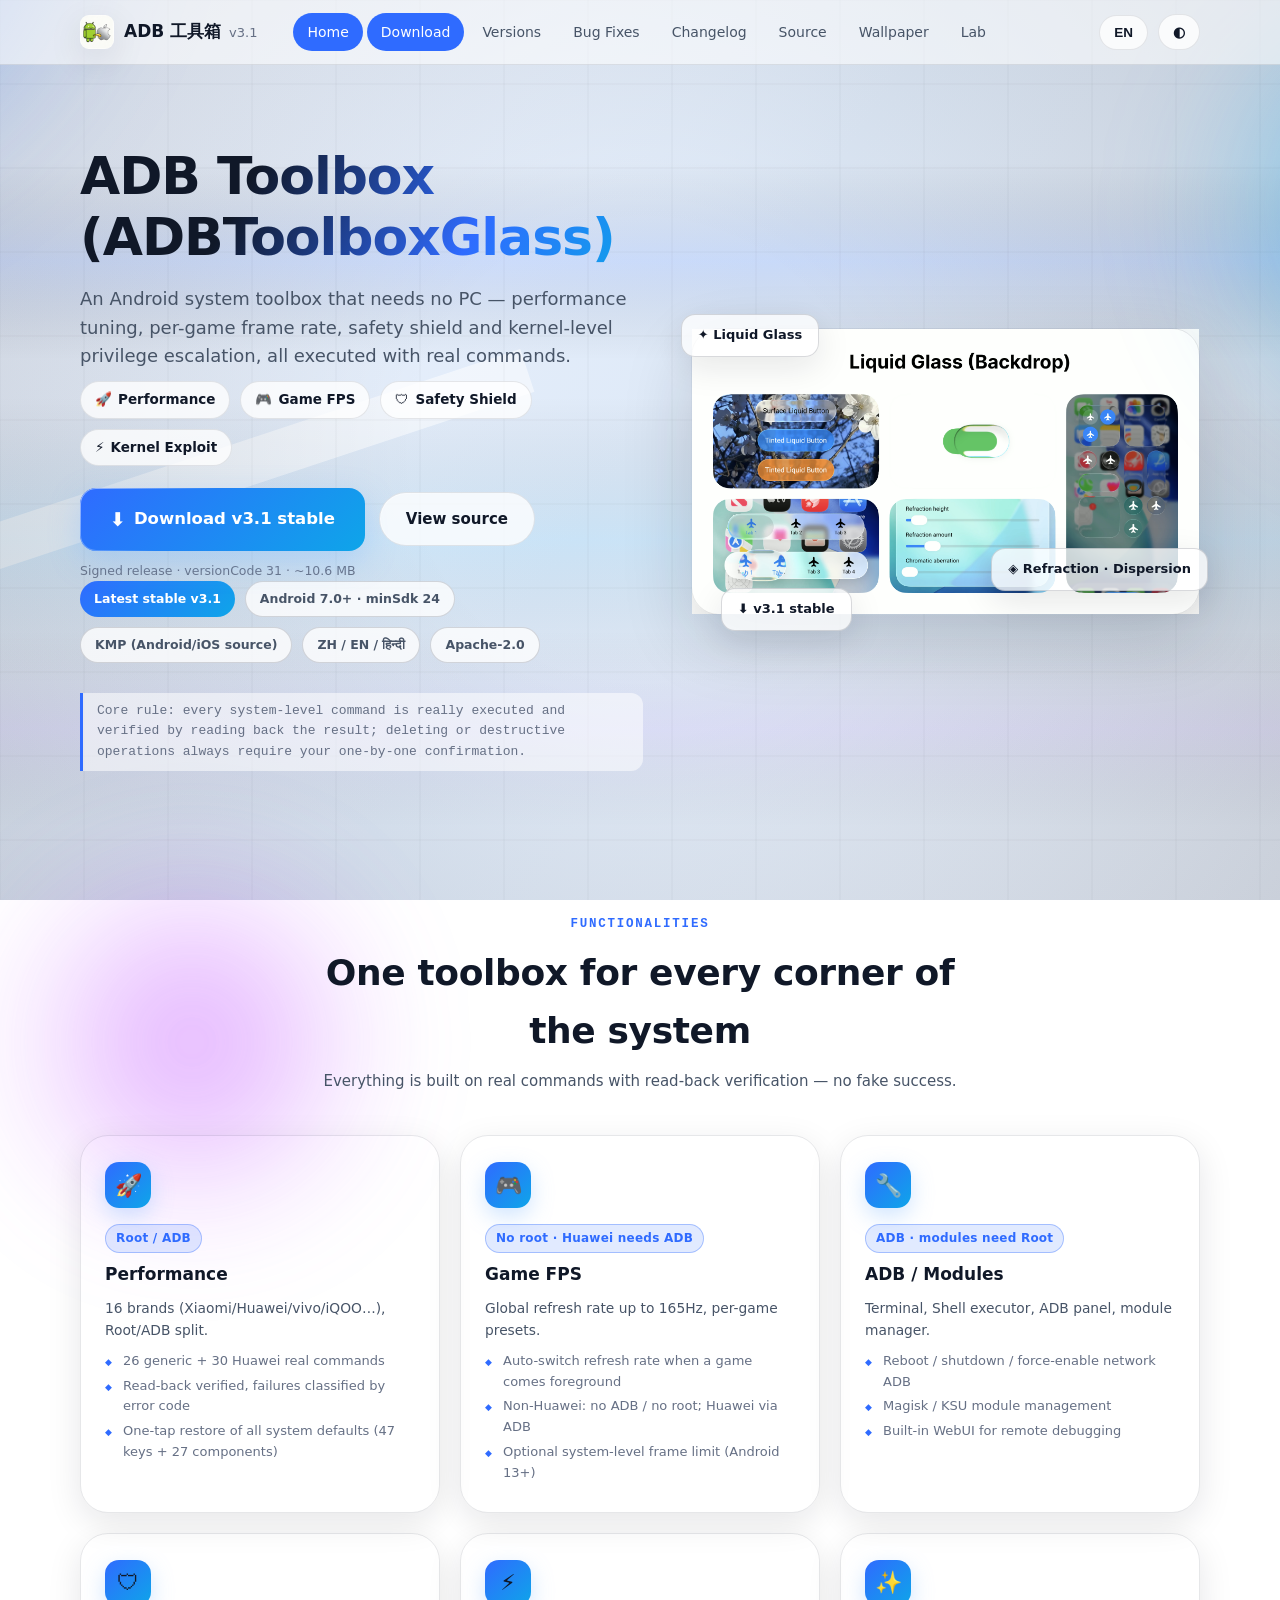
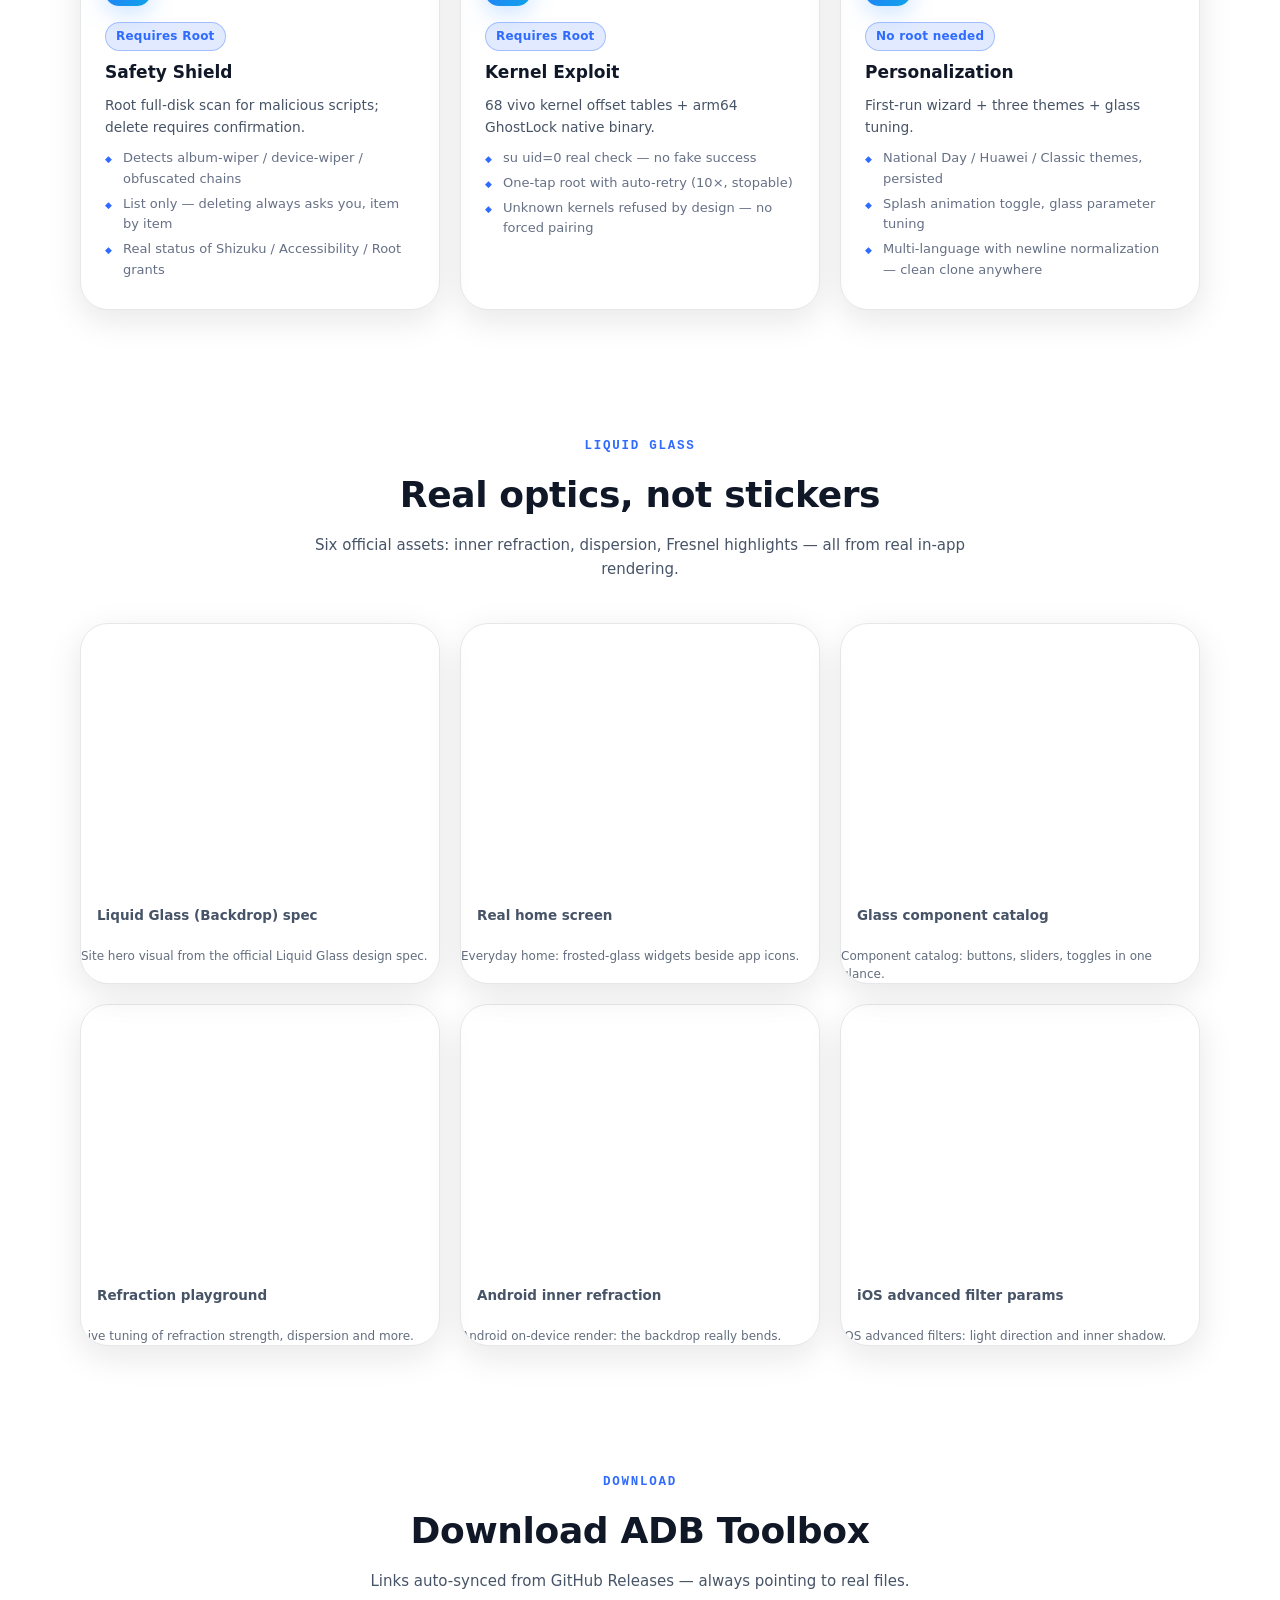
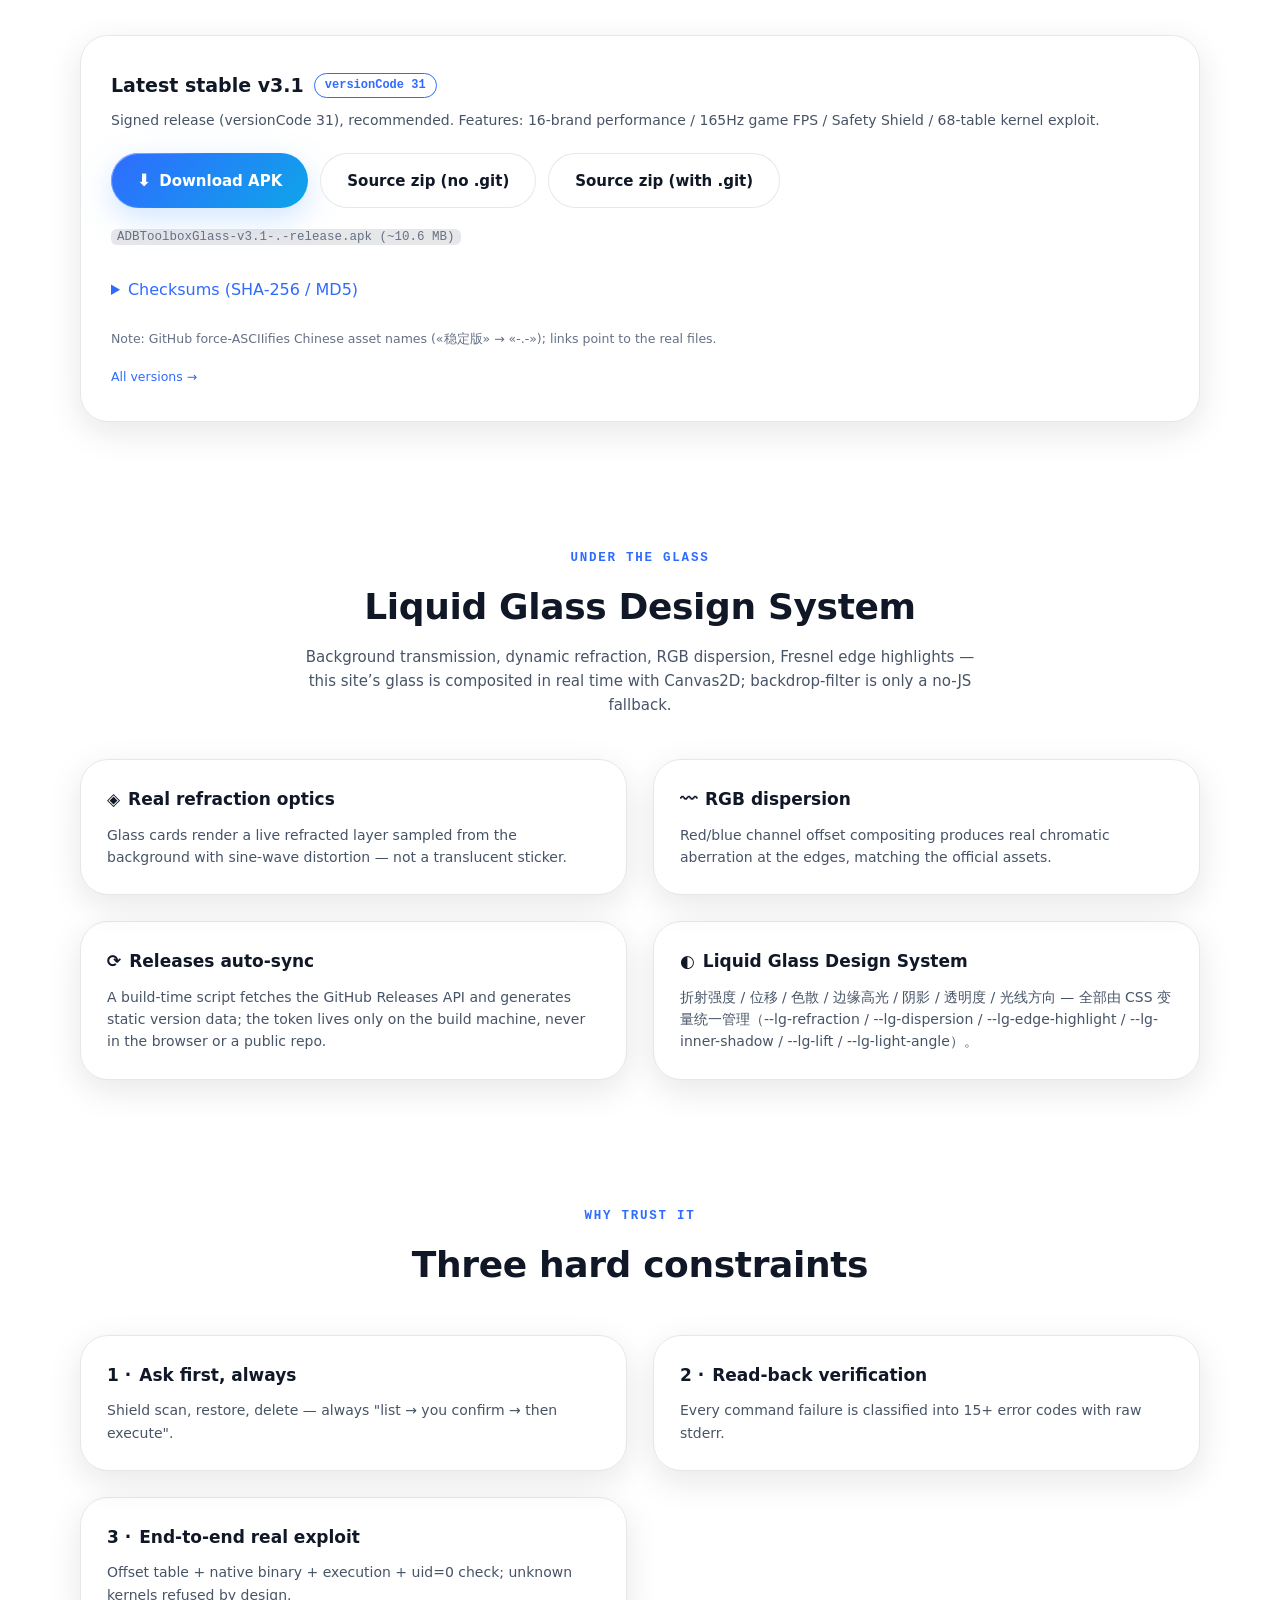
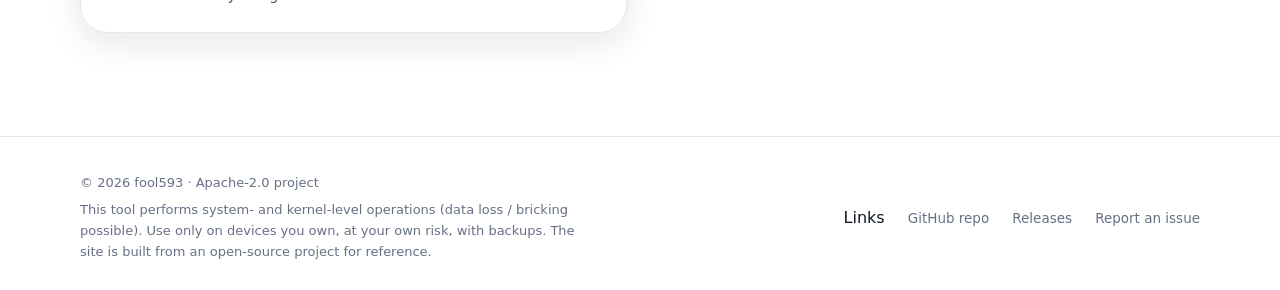
==== commit 95286d11: "chore: 网站构建产物同步 $(date +%Y-%m-%d)" ====
--- a/index.html
+++ b/index.html
@@ -43,8 +43,8 @@
       } catch (e) {}
     })();
   </script>
-  <script type="module" crossorigin src="./assets/site-main-BDaQJ9ox.js"></script>
-  <link rel="stylesheet" crossorigin href="./assets/site-style-CgXbIKPP.css">
+  <script type="module" crossorigin src="./assets/site-main-c8n6CdW2.js"></script>
+  <link rel="stylesheet" crossorigin href="./assets/site-style-CQyK3K1g.css">
 </head>
 <body>
   <canvas id="bg-layer" aria-hidden="true"></canvas>
@@ -209,26 +209,32 @@
           <figure class="lg-glass shot-card" data-full="./assets/artworks/banner.jpg">
             <img src="./assets/site-banner-B7flzujM.jpg" alt="Liquid Glass design spec" loading="lazy" width="800" height="450"  class="lg-content-img"/>
             <figcaption class="shot-cap" data-i18n="shots.banner">Liquid Glass (Backdrop) 设计规范</figcaption>
+            <p class="shot-use" data-i18n="shots.banner.use">官网主视觉来自官方 Liquid Glass 设计规范图。</p>
           </figure>
           <figure class="lg-glass shot-card" data-full="./assets/artworks/homescreen.png">
             <img src="./assets/site-homescreen-ydgZBSep.png" alt="Home screen" loading="lazy" width="800" height="1200"  class="lg-content-img"/>
             <figcaption class="shot-cap" data-i18n="shots.homescreen">真实主屏效果</figcaption>
+            <p class="shot-use" data-i18n="shots.homescreen.use">日常主屏：毛玻璃小组件与应用图标共存。</p>
           </figure>
           <figure class="lg-glass shot-card" data-full="./assets/artworks/catalog_app.jpg">
             <img src="./assets/site-catalog_app-DNNYvypT.jpg" alt="Component catalog" loading="lazy" width="800" height="422"  class="lg-content-img"/>
             <figcaption class="shot-cap" data-i18n="shots.catalog">玻璃组件目录</figcaption>
+            <p class="shot-use" data-i18n="shots.catalog.use">组件目录页：按钮/滑块/开关的液态质感一览。</p>
           </figure>
           <figure class="lg-glass shot-card" data-full="./assets/artworks/playground_app.jpg">
             <img src="./assets/site-playground_app-CNzV_W1E.jpg" alt="Refraction playground" loading="lazy" width="800" height="1200"  class="lg-content-img"/>
             <figcaption class="shot-cap" data-i18n="shots.playground">折射参数调试台</figcaption>
+            <p class="shot-use" data-i18n="shots.playground.use">调试台：折射强度、色散等参数实时调参。</p>
           </figure>
           <figure class="lg-glass shot-card" data-full="./assets/artworks/android_inner_refraction.png">
             <img src="./assets/site-android_inner_refraction-h8rzxePo.png" alt="Android inner refraction" loading="lazy" width="800" height="1200"  class="lg-content-img"/>
             <figcaption class="shot-cap" data-i18n="shots.android">Android 内折射演示</figcaption>
+            <p class="shot-use" data-i18n="shots.android.use">Android 实机渲染：背景透过玻璃真实弯曲。</p>
           </figure>
           <figure class="lg-glass shot-card" data-full="./assets/artworks/ios_inner_refraction.png">
             <img src="./assets/site-ios_inner_refraction-Cs1HJWgF.png" alt="iOS advanced filter" loading="lazy" width="800" height="1200"  class="lg-content-img"/>
             <figcaption class="shot-cap" data-i18n="shots.ios">iOS 高级滤镜参数</figcaption>
+            <p class="shot-use" data-i18n="shots.ios.use">iOS 版高级滤镜：光照方向与内阴影调节。</p>
           </figure>
         </div>
       </div>
--- a/assets/site-style-CQyK3K1g.css
+++ b/assets/site-style-CQyK3K1g.css
@@ -0,0 +1,2 @@
+:root{--lg-refraction:.55;--lg-dispersion:.3;--lg-edge-highlight:.9;--lg-inner-shadow:.35;--lg-lift:.6;--lg-light-angle:135deg;--lg-glow:#78b4ff59;--radius-lg:28px;--radius-md:20px;--radius-sm:14px;--topbar-h:64px;--font-sans:"PingFang SC", "HarmonyOS Sans SC", "Microsoft YaHei", system-ui, -apple-system, "Segoe UI", Roboto, sans-serif;--font-mono:"JetBrains Mono", "SF Mono", Consolas, "Courier New", monospace}[data-theme=light]{--lightningcss-light:initial;--lightningcss-dark: ;color-scheme:light;--bg-0:#eef2f8;--bg-1:#dde6f2;--ink-0:#101828;--ink-1:#475467;--ink-2:#667085;--card:#ffffff8c;--card-strong:#ffffffc7;--line:#1018281a;--line-2:#10182829;--acc:#2f6bff;--acc-2:#0ea5e9;--acc-grad:linear-gradient(135deg, #2f6bff 0%, #0ea5e9 100%);--ok:#16a34a;--warn:#d97706;--err:#dc2626;--shadow-1:0 10px 34px #1018281a;--shadow-2:0 24px 70px #10182829}[data-theme=dark]{--lightningcss-light: ;--lightningcss-dark:initial;color-scheme:dark;--bg-0:#0a0e1a;--bg-1:#101828;--ink-0:#f2f4f7;--ink-1:#c0c8d4;--ink-2:#8a94a6;--card:#1218288c;--card-strong:#161e32cc;--line:#f2f4f71a;--line-2:#f2f4f72e;--acc:#6ea0ff;--acc-2:#38bdf8;--acc-grad:linear-gradient(135deg, #6ea0ff 0%, #38bdf8 100%);--ok:#4ade80;--warn:#fbbf24;--err:#f87171;--shadow-1:0 10px 34px #00000059;--shadow-2:0 24px 70px #00000080}*{box-sizing:border-box;margin:0;padding:0}html{scroll-behavior:smooth}html,body{overflow-x:hidden}body{font-family:var(--font-sans);background:radial-gradient(1200px 800px at 15% -10%, var(--acc-2) 0%, transparent 55%), radial-gradient(1000px 700px at 110% 20%, var(--acc) 0%, transparent 50%), linear-gradient(160deg, var(--bg-0) 0%, var(--bg-1) 100%);color:var(--ink-0);-webkit-font-smoothing:antialiased;background-attachment:fixed;min-height:100vh;line-height:1.6;transition:background .4s,color .3s}a{color:var(--acc);text-decoration:none}a:hover{text-decoration:underline}img{max-width:100%;display:block}::-moz-selection{background:var(--acc);color:#fff}::selection{background:var(--acc);color:#fff}.wrap{width:min(1120px,92vw);margin:0 auto}#bg-layer{z-index:-3;pointer-events:none;position:fixed;top:0;bottom:0;left:0;right:0}#bg-blobs{z-index:-2;pointer-events:none;filter:blur(64px)saturate(140%);opacity:.55;position:fixed;top:-20%;bottom:-20%;left:-20%;right:-20%}.blob{border-radius:50%;animation:26s ease-in-out infinite alternate blob-drift;position:absolute}.blob-1{background:radial-gradient(circle at 30% 30%, var(--acc), transparent 70%);width:42vw;height:42vw;top:-8vw;left:-10vw}.blob-2{background:radial-gradient(circle at 60% 40%, var(--acc-2), transparent 70%);width:36vw;height:36vw;animation-delay:-8s;top:22vh;right:-8vw}.blob-3{background:radial-gradient(circle,#a855f7,#0000 70%);width:30vw;height:30vw;animation-delay:-16s;bottom:-12vw;left:20vw}@keyframes blob-drift{0%{transform:translate(0)scale(1)}50%{transform:translate(6vw,4vh)scale(1.12)}to{transform:translate(-4vw,-3vh)scale(.94)}}.lg-glass{border-radius:var(--radius-lg);box-shadow:var(--shadow-1);border:1px solid var(--line);background:0 0;position:relative}.lg-glass>.lg-content,.lg-glass>:not(.lg-optics){z-index:3;position:relative}.lg-glass img.lg-content-img{z-index:3;opacity:0;position:relative}.lg-content-img{border-radius:calc(var(--radius-lg) - 8px);width:100%;height:auto;display:block}.lg-optics{border-radius:inherit;pointer-events:none;z-index:2;mix-blend-mode:normal;position:absolute;top:0;bottom:0;left:0;right:0}.no-glass-engine .lg-glass{background:var(--card);-webkit-backdrop-filter:blur(18px)saturate(160%)}.no-glass-engine .lg-glass img.lg-content-img,.dynamic-bg .lg-glass img.lg-content-img{opacity:1}#gl-layer{z-index:-1;pointer-events:none;position:fixed;top:0;bottom:0;left:0;right:0}.topbar{z-index:100;-webkit-backdrop-filter:blur(16px)saturate(150%);background:color-mix(in srgb, var(--card-strong) 72%, transparent);border-bottom:1px solid var(--line);position:-webkit-sticky;position:sticky;top:0}.topbar-inner{width:min(1120px,92vw);height:var(--topbar-h);align-items:center;gap:18px;margin:0 auto;display:flex}.brand{color:var(--ink-0);align-items:center;gap:10px;font-size:17px;font-weight:700;display:flex}.brand:hover{text-decoration:none}.brand img{width:34px;height:34px;box-shadow:var(--shadow-1);border-radius:9px}.brand small{color:var(--ink-2);margin-left:2px;font-size:13px;font-weight:500}.nav-links{flex:1;gap:4px;margin-left:18px;display:flex}.nav-links a{color:var(--ink-1);border-radius:999px;padding:8px 14px;font-size:14px;font-weight:500;transition:background .2s,color .2s}.nav-links a:hover{background:var(--line);color:var(--ink-0);text-decoration:none}.nav-links a.active{background:var(--acc);color:#fff}.top-actions{align-items:center;gap:10px;display:flex}.chip{border:1px solid var(--line);background:var(--card-strong);color:var(--ink-0);cursor:pointer;-webkit-user-select:none;-moz-user-select:none;user-select:none;border-radius:999px;align-items:center;gap:6px;padding:9px 14px;font-size:13.5px;font-weight:600;transition:transform .15s,background .2s,box-shadow .2s;display:inline-flex}.chip:hover{box-shadow:var(--shadow-1);background:var(--card-strong);transform:translateY(-1px)}.chip:active{transform:translateY(0)scale(.97)}.hero{padding:max(56px,min(9vh,96px)) 0 max(40px,min(6vh,64px))}.hero-grid{grid-template-columns:1.05fr .95fr;align-items:center;gap:48px;display:grid}.hero h1{letter-spacing:-.02em;background:linear-gradient(120deg, var(--ink-0) 30%, var(--acc) 70%, var(--acc-2) 100%);-webkit-text-fill-color:transparent;color:#0000;-webkit-background-clip:text;background-clip:text;margin-bottom:16px;font-size:max(30px,min(4.4vw,52px));font-weight:800;line-height:1.18}.hero .sub{color:var(--ink-1);max-width:34em;margin-bottom:10px;font-size:max(15px,min(1.6vw,18px))}.hero-tags{flex-wrap:wrap;gap:10px;margin:4px 0 22px;display:flex}.hero-tag{background:var(--card-strong);border:1px solid var(--line);color:var(--ink-0);border-radius:999px;align-items:center;gap:6px;padding:7px 14px;font-size:13.5px;display:inline-flex}.hero-tag span{font-weight:600}.btn.lg{border-radius:16px;padding:16px 30px;font-size:16.5px}.btn.lg .dl-icon{font-size:19px}.hero .discipline{font-family:var(--font-mono);color:var(--ink-2);border-left:3px solid var(--acc);background:var(--card);border-radius:0 12px 12px 0;margin-bottom:26px;padding:8px 14px;font-size:13px}.badges{flex-wrap:wrap;gap:10px;margin-bottom:30px;display:flex}.badge{border:1px solid var(--line-2);background:var(--card-strong);color:var(--ink-1);border-radius:999px;align-items:center;gap:6px;padding:7px 14px;font-size:12.5px;font-weight:600;display:inline-flex}.badge.v{background:var(--acc-grad);color:#fff;border:none}.hero-actions{flex-wrap:wrap;align-items:center;gap:14px;display:flex}.btn{cursor:pointer;border:1px solid var(--line);border-radius:999px;justify-content:center;align-items:center;gap:8px;padding:14px 26px;font-size:15px;font-weight:700;text-decoration:none;transition:transform .16s,box-shadow .2s;display:inline-flex;position:relative;overflow:hidden}.btn:hover{text-decoration:none;transform:translateY(-2px)}.btn:active{transform:translateY(0)scale(.98)}.btn:before{content:"";border-radius:inherit;background:linear-gradient(var(--lg-light-angle), #ffffff8c, transparent 40%);-webkit-mask-composite:xor;pointer-events:none;padding:1px;position:absolute;top:0;bottom:0;left:0;right:0;-webkit-mask-image:linear-gradient(#fff 0,#fff 0),linear-gradient(#fff 0,#fff 0);-webkit-mask-position:0 0,0 0;-webkit-mask-size:auto,auto;-webkit-mask-repeat:repeat,repeat;-webkit-mask-clip:content-box,border-box;-webkit-mask-origin:content-box,border-box;-webkit-mask-composite:xor;mask-composite:exclude;-webkit-mask-source-type:auto,auto;mask-mode:match-source,match-source}.btn.primary{background:var(--acc-grad);color:#fff;box-shadow:0 10px 30px var(--lg-glow);border:none}.btn.primary:hover{box-shadow:0 14px 40px var(--lg-glow)}.btn.ghost{background:var(--card-strong);color:var(--ink-0)}.btn.small{padding:10px 18px;font-size:13.5px}.btn .dl-icon{font-size:17px}.hero-visual{position:relative}.hero-visual .glass-frame{border-radius:var(--radius-lg);box-shadow:var(--shadow-2), inset 0 1px 0 #ffffff4d;border:1px solid var(--line);overflow:hidden}.hero-visual img{width:100%;height:auto;display:block}.hero-visual .float-chip{background:var(--card-strong);-webkit-backdrop-filter:blur(12px);border:1px solid var(--line-2);box-shadow:var(--shadow-1);border-radius:14px;padding:10px 16px;font-size:13px;font-weight:600;animation:4.5s ease-in-out infinite floaty;position:absolute}.hero-visual .fc-1{top:-14px;left:-10px}.hero-visual .fc-2{animation-delay:-2.2s;bottom:24px;right:-8px}.hero-visual .fc-3{animation-delay:-1.1s;bottom:-16px;left:30px}@keyframes floaty{0%,to{transform:translateY(0)}50%{transform:translateY(-9px)}}.section{padding:max(48px,min(7vh,80px)) 0}.section-head{text-align:center;max-width:680px;margin:0 auto 42px}.section-head .kicker{font-family:var(--font-mono);letter-spacing:.14em;text-transform:uppercase;color:var(--acc);margin-bottom:10px;font-size:12.5px;font-weight:700}.section-head h2{letter-spacing:-.01em;font-size:max(24px,min(3vw,36px));font-weight:800}.section-head p{color:var(--ink-1);margin-top:10px;font-size:15px}.feature-grid{grid-template-columns:repeat(3,1fr);gap:20px;display:grid}.feature-card{min-height:190px;padding:26px 24px}.feature-card .f-icon{background:var(--acc-grad);width:46px;height:46px;box-shadow:0 8px 22px var(--lg-glow);border-radius:14px;place-items:center;margin-bottom:16px;font-size:22px;display:grid}.feature-card h3{margin-bottom:8px;font-size:17px}.feature-card p{color:var(--ink-1);font-size:13.8px}.feature-card ul{margin-top:8px;list-style:none}.feature-card li{color:var(--ink-2);padding:2px 0 2px 18px;font-size:13px;position:relative}.feature-card li:before{content:"◆";color:var(--acc);font-size:9px;position:absolute;top:6px;left:0}.download-block{gap:8px;padding:34px 30px;display:grid}.download-block .dl-title{flex-wrap:wrap;align-items:center;gap:10px;font-size:19px;font-weight:800;display:flex}.download-block .dl-ver{font-family:var(--font-mono);color:var(--acc);border:1px solid var(--acc);border-radius:999px;padding:2px 10px;font-size:12px}.download-block .dl-desc{color:var(--ink-1);font-size:14px}.dl-row{flex-wrap:wrap;gap:12px;margin-top:14px;display:flex}.dl-meta{color:var(--ink-2);margin-top:10px;font-size:12.5px}.dl-meta code{font-family:var(--font-mono);background:var(--line);border-radius:6px;padding:1px 6px}.dl-checksum{margin-top:4px}.dl-checksum summary{cursor:pointer;color:var(--acc);-webkit-user-select:none;-moz-user-select:none;user-select:none}.dl-checksum summary:hover{text-decoration:underline}.dl-hash{word-break:break-all;margin:6px 0 0 14px;display:block}.dl-hint{opacity:.8;margin:4px 0 0 14px;display:block}.feature-need{background:color-mix(in srgb, var(--acc) 14%, transparent);border:1px solid color-mix(in srgb, var(--acc) 35%, transparent);color:var(--acc);letter-spacing:.02em;border-radius:999px;margin-bottom:8px;padding:4px 10px;font-size:12px;font-weight:600;display:inline-block}.shot-use{color:var(--ink-1);opacity:.85;margin-top:8px;font-size:12px;line-height:1.5}.shots-grid{grid-template-columns:repeat(3,1fr);gap:20px;display:grid}.shot-card{cursor:zoom-in;transition:transform .25s,box-shadow .25s;overflow:hidden}.shot-card:hover{box-shadow:var(--shadow-2);transform:translateY(-4px)}.shot-card img{aspect-ratio:4/3;object-fit:cover;width:100%}.shot-card .shot-cap{color:var(--ink-1);padding:12px 16px;font-size:13.5px;font-weight:600}.split{grid-template-columns:1fr 1fr;align-items:start;gap:26px;display:grid}.info-card{padding:26px}.info-card h3{align-items:center;gap:8px;margin-bottom:10px;font-size:17px;display:flex}.info-card p,.info-card li{color:var(--ink-1);font-size:14px}.info-card ul{margin-top:6px;list-style:none}.info-card li{padding:4px 0 4px 20px;position:relative}.info-card li:before{content:"→";color:var(--acc);position:absolute;left:0}.doc-card{margin-bottom:22px;padding:28px}.doc-card h2{flex-wrap:wrap;align-items:center;gap:10px;margin-bottom:6px;font-size:21px;display:flex}.doc-card .doc-tag{border-radius:999px;padding:3px 10px;font-size:12px;font-weight:700}.tag-current{background:var(--acc-grad);color:#fff}.tag-old{background:var(--line);color:var(--ink-2)}.doc-card .doc-date{color:var(--ink-2);font-family:var(--font-mono);font-size:12.5px}.doc-card ul{margin-top:12px;list-style:none}.doc-card li{color:var(--ink-1);padding:5px 0 5px 20px;font-size:14px;position:relative}.doc-card li:before{content:"•";color:var(--acc);font-weight:800;position:absolute;left:4px}.doc-card .doc-sub{color:var(--ink-0);margin-top:14px;font-size:14px;font-weight:700}.status-ok{color:var(--ok);font-weight:700}.status-wip{color:var(--warn);font-weight:700}.status-wait{color:var(--err);font-weight:700}.footer{border-top:1px solid var(--line);margin-top:40px;padding:36px 0 28px}.footer-inner{flex-wrap:wrap;justify-content:space-between;align-items:center;gap:16px;display:flex}.footer .links a{color:var(--ink-2);margin-left:18px;font-size:13.5px}.footer .copy{color:var(--ink-2);font-size:13px}.lightbox{z-index:200;opacity:0;pointer-events:none;background:#040812d1;place-items:center;padding:4vh 4vw;transition:opacity .25s;display:grid;position:fixed;top:0;bottom:0;left:0;right:0}.lightbox.open{opacity:1;pointer-events:auto}.lightbox img{max-width:92vw;max-height:88vh;box-shadow:var(--shadow-2);border-radius:16px}.lightbox .lb-close{border:1px solid var(--line-2);background:var(--card-strong);width:44px;height:44px;color:var(--ink-0);cursor:pointer;border-radius:50%;font-size:20px;position:absolute;top:22px;right:26px}.perf-badge{z-index:120;font-family:var(--font-mono);background:var(--card-strong);border:1px solid var(--line-2);color:var(--ink-1);-webkit-backdrop-filter:blur(10px);pointer-events:none;opacity:0;border-radius:10px;padding:8px 12px;font-size:11px;transition:opacity .3s;position:fixed;bottom:14px;right:14px}.perf-badge.show{opacity:1}.wp-layout{grid-template-columns:minmax(0,1.6fr) minmax(300px,1fr);align-items:start;gap:26px;margin-top:26px;display:grid}.wp-stage{border:1px dashed var(--line-2);background:#0a0e1c29;border-radius:28px;min-height:420px;padding:24px;position:relative;overflow:hidden}.wp-stage:after{content:"LIVE";font-family:var(--font-mono);letter-spacing:.18em;color:var(--ink-2);font-size:11px;position:absolute;top:14px;left:18px}.wp-demo{position:absolute}.wp-demo-a{width:150px;top:64px;left:40px}.wp-demo-b{width:240px;top:130px;right:36px}.wp-demo-c{text-align:center;width:min(320px,74%);padding:20px 22px;bottom:26px;left:50%;transform:translate(-50%)}.wp-demo-c h3{margin-bottom:6px;font-size:20px}.wp-demo-c p{color:var(--ink-2);font-size:13px;line-height:1.6}.wp-panel{flex-direction:column;gap:16px;padding:22px;display:flex}.wp-section{border-top:1px solid var(--line-2);padding-top:14px}.wp-section:first-child{border-top:0;padding-top:0}.wp-sec-label{letter-spacing:.06em;text-transform:uppercase;color:var(--ink-2);margin-bottom:8px;font-size:12px;font-weight:600}.wp-current{color:var(--ink-0);word-break:break-all;margin-bottom:10px;font-size:13px}.wp-row{flex-wrap:wrap;gap:8px;display:flex}.wp-colors{flex-wrap:wrap;gap:10px;display:flex}.wp-color{cursor:pointer;border:2px solid #ffffff59;border-radius:50%;width:40px;height:40px;padding:0;transition:transform .15s,box-shadow .15s;box-shadow:0 2px 8px #0000002e}.wp-color:hover{transform:scale(1.14);box-shadow:0 4px 14px #00000042}.wp-official{grid-template-columns:repeat(2,1fr);gap:10px;display:grid}.wp-official button{aspect-ratio:16/10;cursor:pointer;background:var(--card-strong);border:0;border-radius:12px;padding:0;transition:transform .15s,box-shadow .15s;position:relative;overflow:hidden}.wp-official button:hover{box-shadow:var(--shadow-1);transform:translateY(-2px)}.wp-official img{object-fit:cover;width:100%;height:100%;display:block}.wp-official span{color:#fff;text-align:left;background:linear-gradient(#0000,#0000008c);padding:4px 8px;font-size:11px;position:absolute;bottom:0;left:0;right:0}.wp-upload-row{align-items:center;gap:10px;display:flex}.wp-url-row{gap:8px;display:flex}.wp-live{flex-wrap:wrap;gap:8px;display:flex}.wp-live .btn{flex:auto}.wp-hint{opacity:.75;margin:8px 0 6px;font-size:.8em}video.lg-wall-video{opacity:0;pointer-events:none;width:2px;height:2px;position:fixed}.wp-input{border:1px solid var(--line-2);background:var(--card);min-width:0;color:var(--ink-0);border-radius:999px;flex:1;padding:10px 14px;font-size:13px}.wp-input:focus{border-color:var(--acc);box-shadow:0 0 0 3px color-mix(in srgb, var(--acc) 22%, transparent);outline:none}.wp-focus-grid{grid-template-columns:repeat(3,1fr);gap:8px;max-width:240px;display:grid}.wp-focus-cell{aspect-ratio:1;border:1px solid var(--line-2);background:var(--card);cursor:pointer;color:var(--ink-2);border-radius:10px;font-size:12px;transition:border-color .15s,background .15s}.wp-focus-cell:hover{border-color:var(--acc)}.wp-focus-cell.on{border-color:var(--acc);background:color-mix(in srgb, var(--acc) 12%, transparent);color:var(--acc)}.wp-favs{flex-wrap:wrap;gap:8px;min-height:18px;display:flex}.wp-fav-thumb{cursor:pointer;background:var(--card-strong);border:0;border-radius:10px;width:76px;height:48px;padding:0;position:relative;overflow:hidden}.wp-fav-thumb img{object-fit:cover;width:100%;height:100%;display:block}.wp-fav-thumb .unfav{color:#fff;text-align:center;opacity:0;background:#00000080;border-radius:50%;width:18px;height:18px;font-size:10px;line-height:18px;transition:opacity .15s;position:absolute;top:3px;right:3px}.wp-fav-thumb:hover .unfav{opacity:1}.wp-favs .wp-harmless{color:var(--ink-2);padding:4px 2px;font-size:12px}.wp-range{width:100%;accent-color:var(--acc)}.wp-status{opacity:0;min-height:20px;font-size:13px;transition:opacity .25s}.wp-status.ok{opacity:1;color:#22c55e}.wp-status.err{opacity:1;color:#ef4444}@media (max-width:900px){.wp-layout{grid-template-columns:1fr}.wp-stage{min-height:340px}.feature-grid,.shots-grid{grid-template-columns:repeat(2,1fr)}.hero-grid{grid-template-columns:1fr;gap:34px}.split{grid-template-columns:1fr}}@media (max-width:640px){.feature-grid,.shots-grid{grid-template-columns:1fr}.nav-links{display:none}.topbar-inner{gap:10px}.brand small{display:none}.hero-visual .float-chip{padding:8px 12px;font-size:12px}.download-block{padding:24px 18px}}@media (prefers-reduced-motion:reduce){*,:before,:after{transition-duration:.01ms!important;animation-duration:.01ms!important;animation-iteration-count:1!important}html{scroll-behavior:auto}}.lab-layout{grid-template-columns:1.65fr 1fr;align-items:start;gap:26px;margin-top:28px;display:grid}.lab-stage{border:1.5px dashed var(--line);background:var(--card-soft,#7f8daa14);border-radius:24px;min-height:560px;padding:14px;position:relative;overflow:hidden}.lab-hint{z-index:5;opacity:.6;pointer-events:none;white-space:nowrap;font-size:.8rem;position:absolute;top:14px;left:50%;transform:translate(-50%)}.lab-glass{cursor:grab;touch-action:none;-webkit-user-select:none;-moz-user-select:none;user-select:none;position:absolute}.lab-glass.dragging{cursor:grabbing}.lab-glass .lab-label{flex-direction:column;gap:4px;padding:14px 16px;display:flex}.lab-glass .lab-label strong{color:var(--ink-0);font-size:1rem}.lab-glass .lab-label small{opacity:.65;font-size:.72rem}.lab-glass.active{outline:2px solid var(--acc);outline-offset:3px}.lab-a{width:300px;min-height:168px;top:70px;left:60px}.lab-b{width:240px;min-height:132px;top:120px;left:410px}.lab-c{width:260px;min-height:130px;top:300px;left:150px}.lab-panel{flex-direction:column;gap:14px;padding:24px;display:flex}.lab-panel h2{margin:0;font-size:1.05rem}.wp-range-row{opacity:.9;align-items:center;gap:10px;font-size:.82rem;display:flex}.wp-range-row input[type=range]{flex:1;min-width:0}.wp-val{text-align:right;font-variant-numeric:tabular-nums;opacity:.75;min-width:42px;font-size:.78rem}@media (max-width:900px){.lab-layout{grid-template-columns:1fr}.lab-stage{min-height:480px}.lab-a{width:min(300px,70%);top:60px;left:30px}.lab-b{width:min(230px,60%);top:100px;left:auto;right:24px}.lab-c{width:min(250px,65%);top:300px;left:40px}}
+/*$vite$:1*/
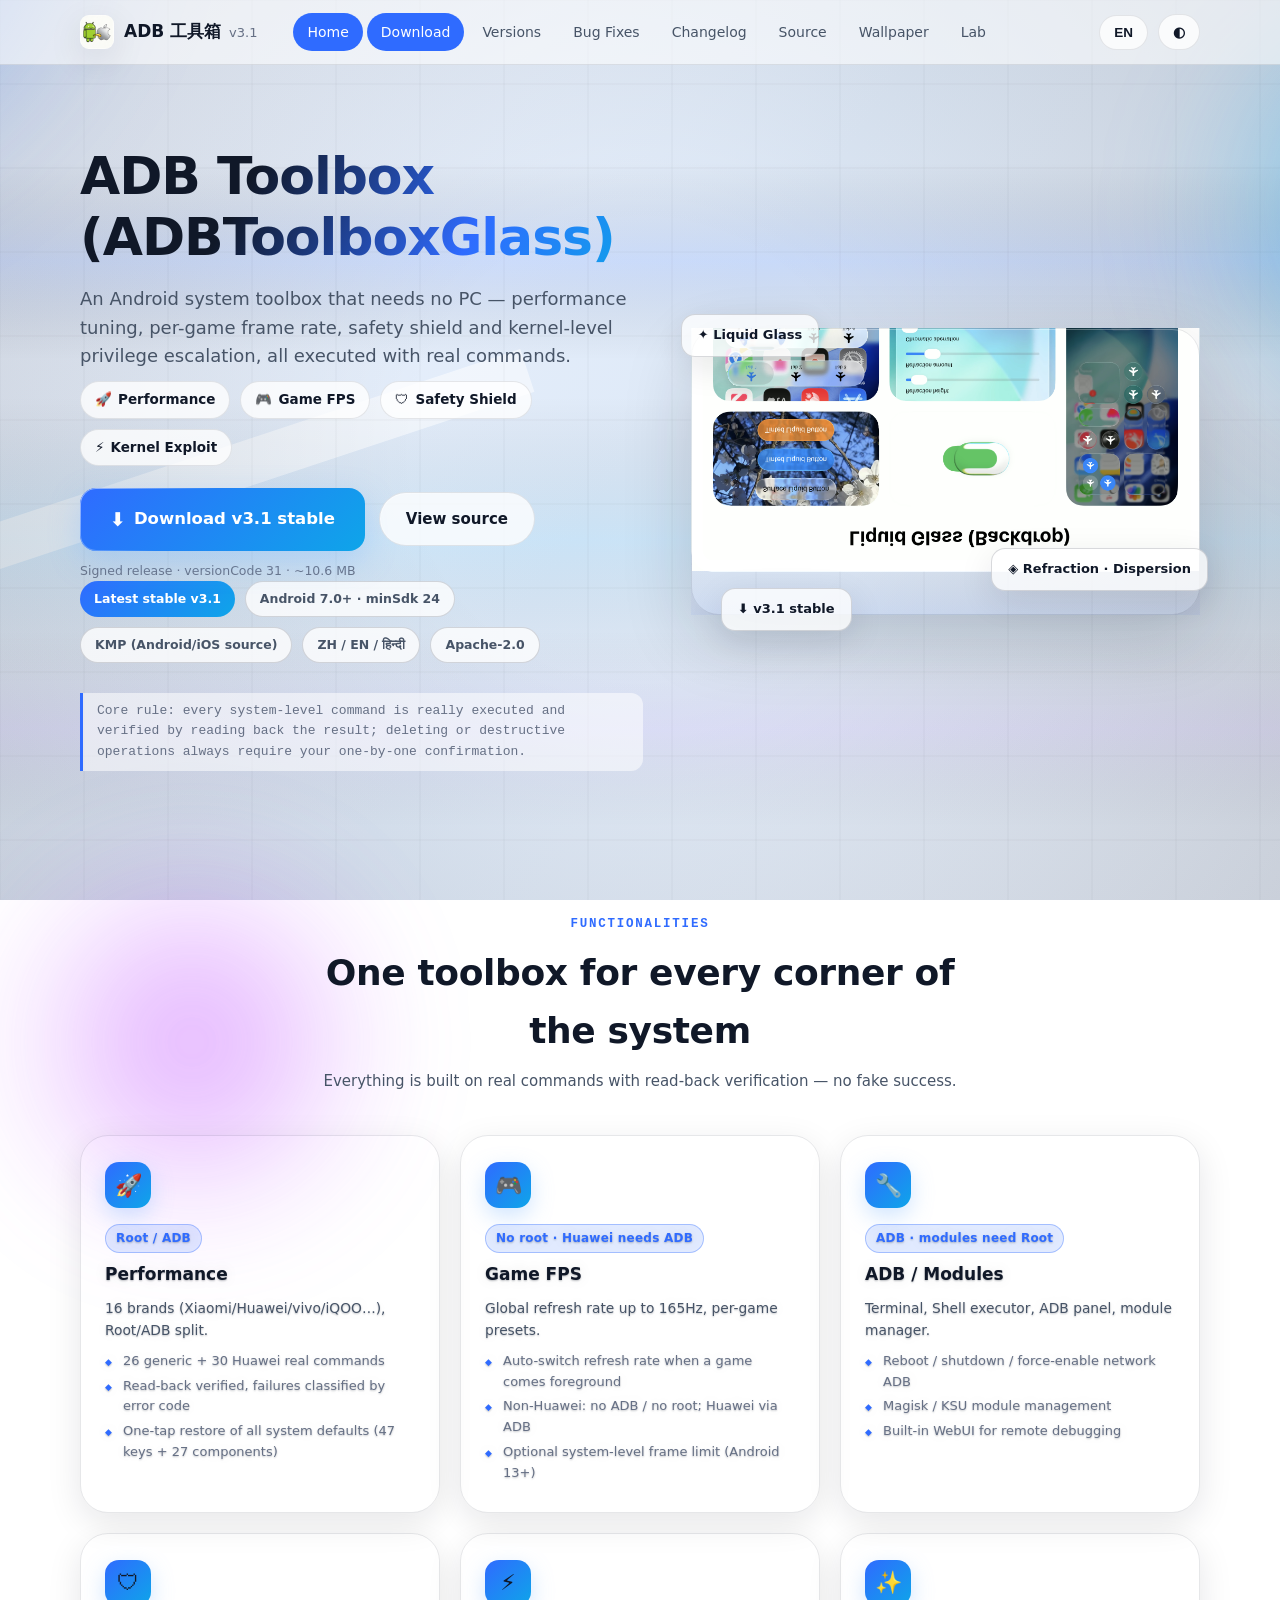
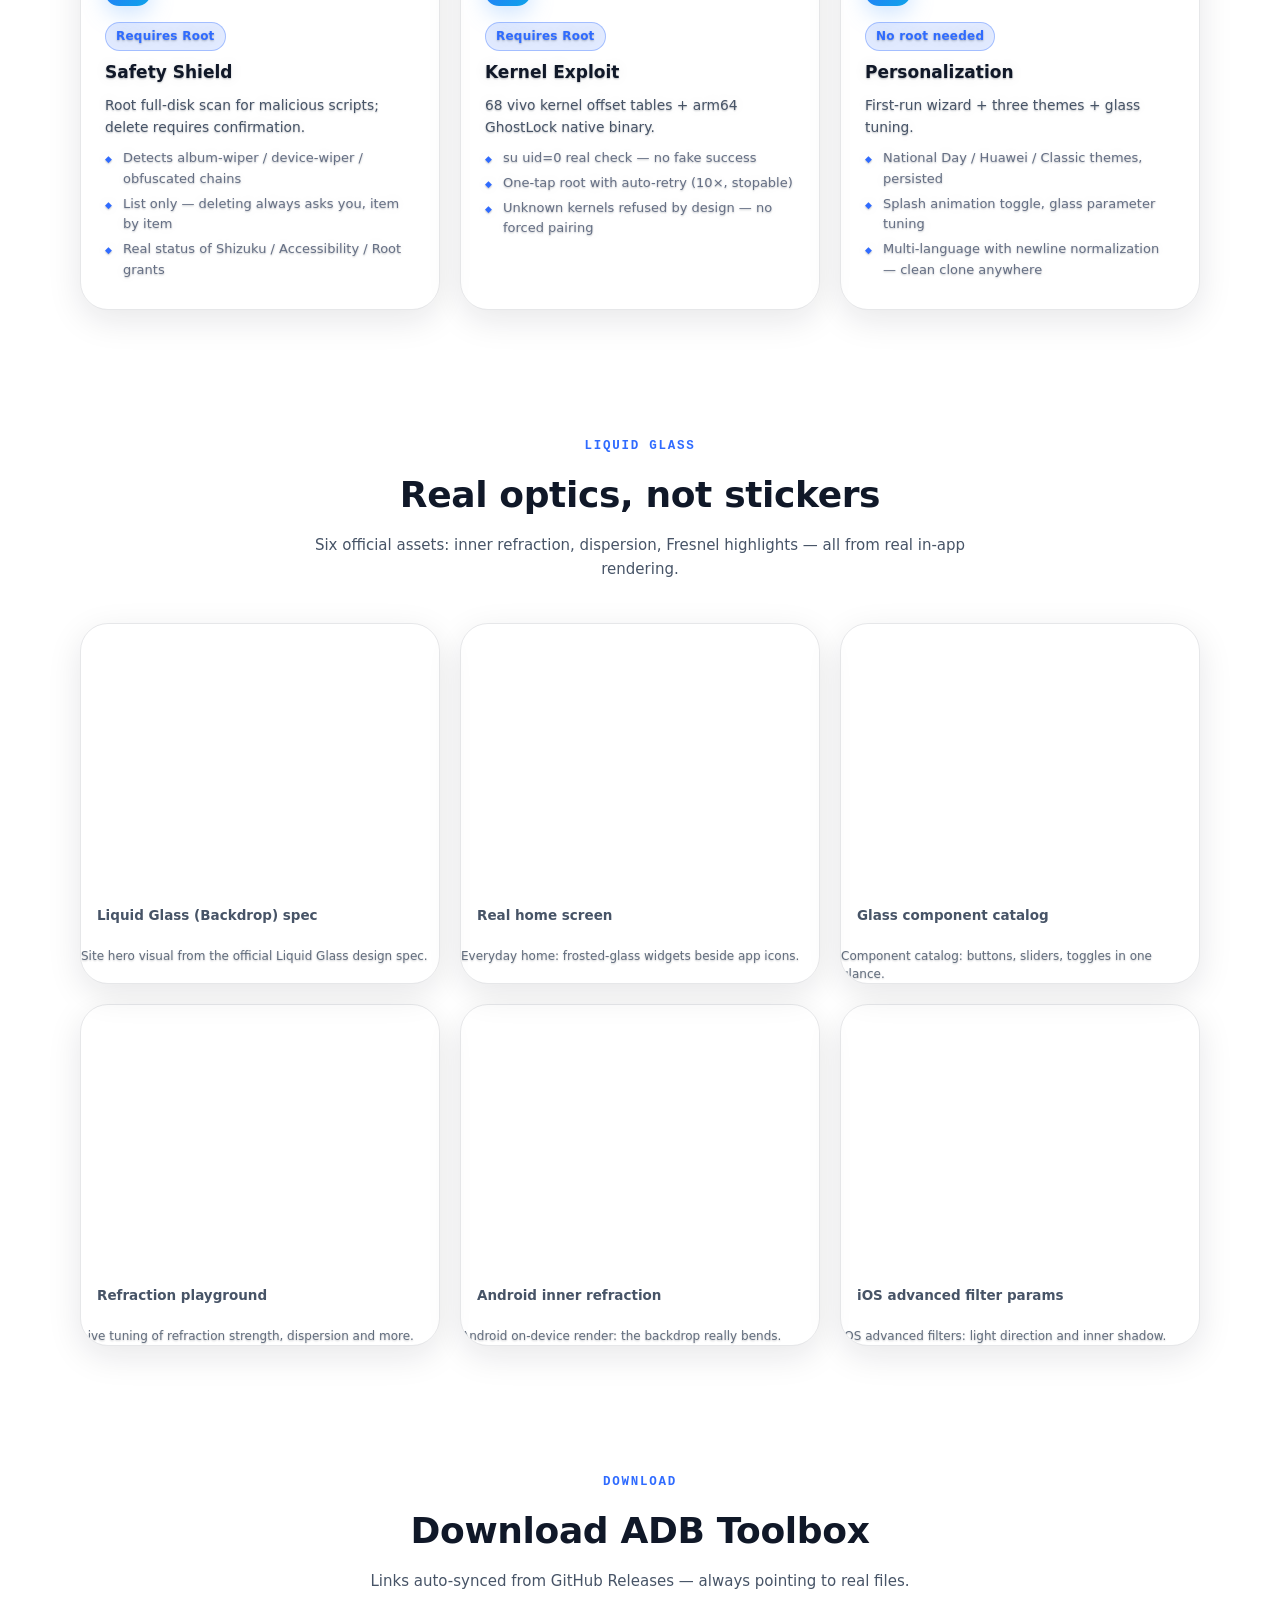
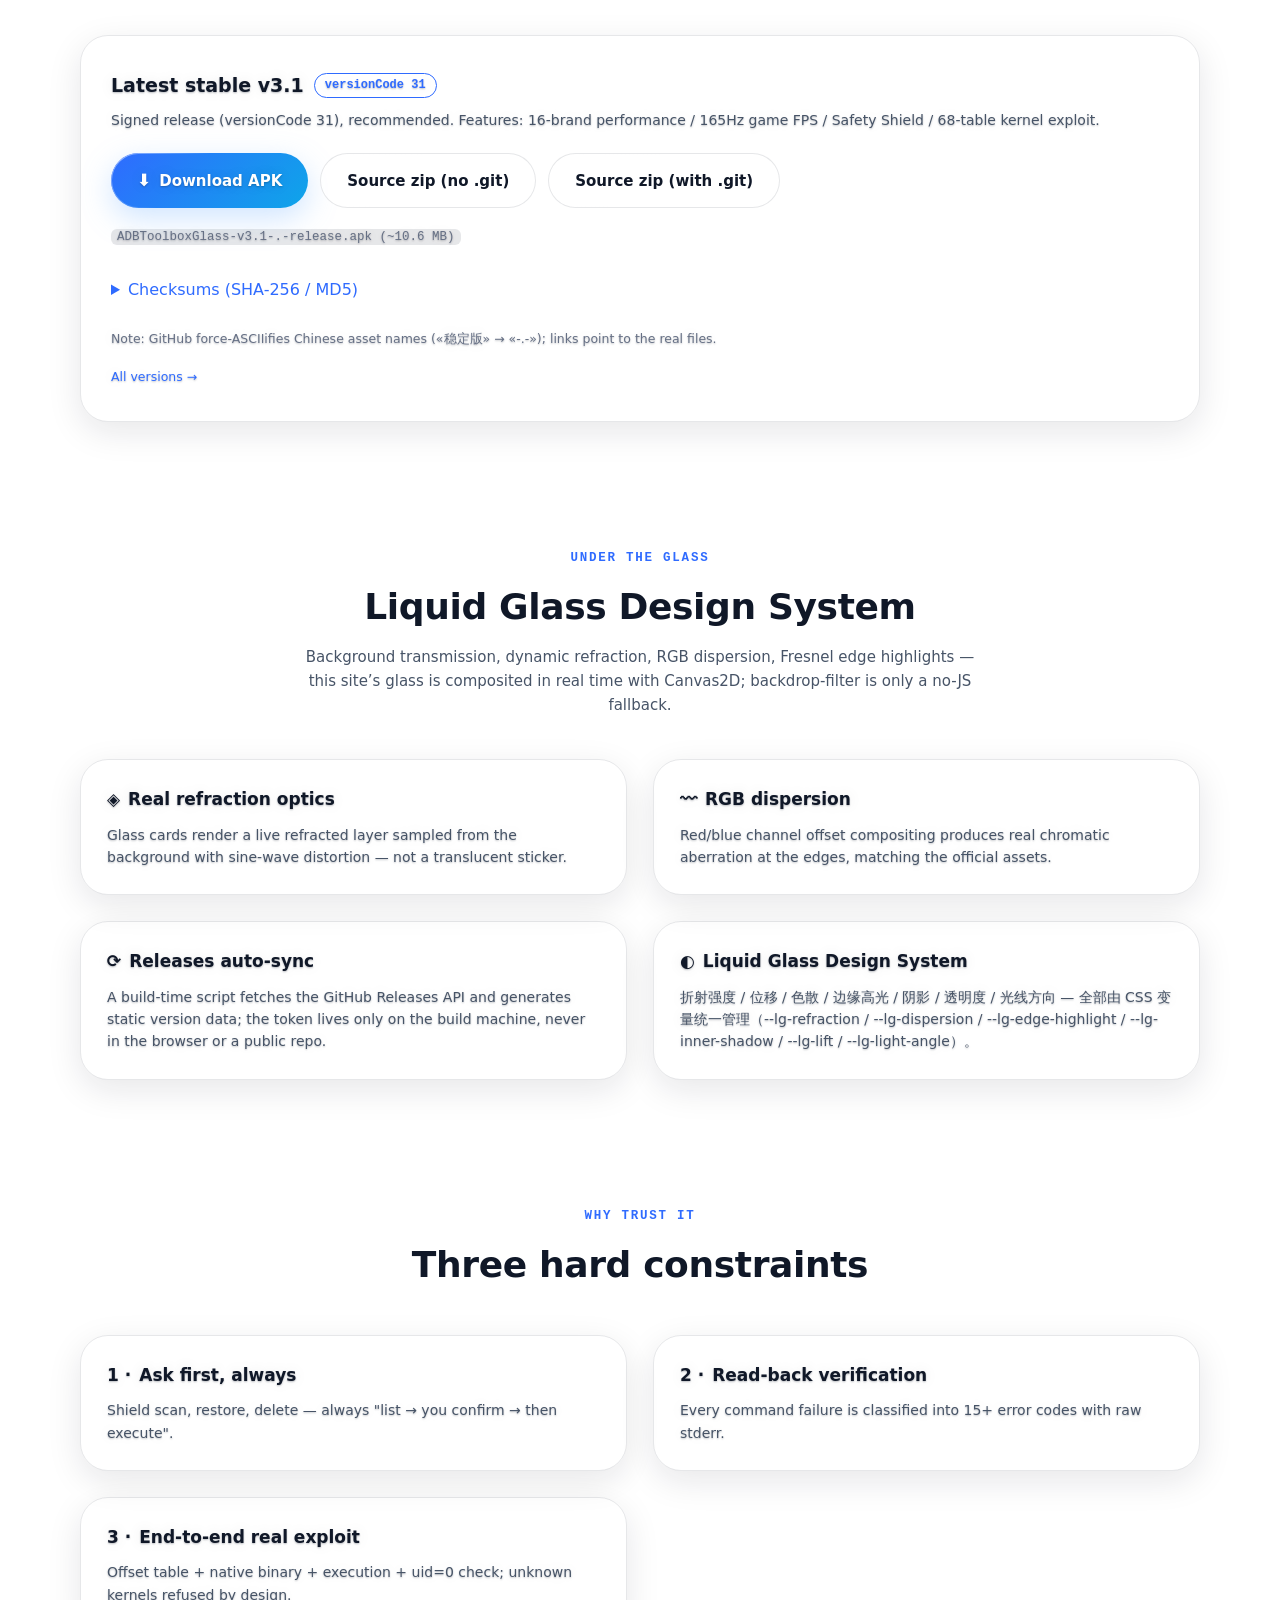
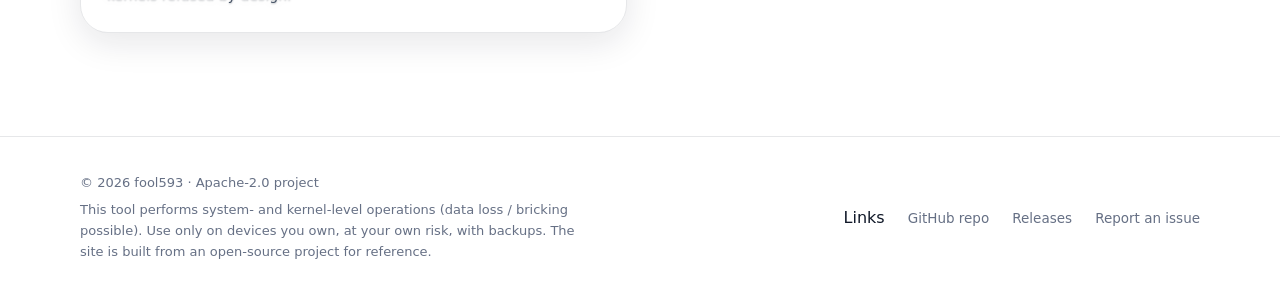
==== commit 225f1e28: "chore: 网站构建产物同步 $(date +%Y-%m-%d)" ====
--- a/index.html
+++ b/index.html
@@ -43,8 +43,8 @@
       } catch (e) {}
     })();
   </script>
-  <script type="module" crossorigin src="./assets/site-main-c8n6CdW2.js"></script>
-  <link rel="stylesheet" crossorigin href="./assets/site-style-CQyK3K1g.css">
+  <script type="module" crossorigin src="./assets/site-main-Cy9F2hGh.js"></script>
+  <link rel="stylesheet" crossorigin href="./assets/site-style-w7GcWpmP.css">
 </head>
 <body>
   <canvas id="bg-layer" aria-hidden="true"></canvas>
--- a/assets/site-style-w7GcWpmP.css
+++ b/assets/site-style-w7GcWpmP.css
@@ -0,0 +1,2 @@
+:root{--lg-refraction:.55;--lg-dispersion:.3;--lg-edge-highlight:.9;--lg-inner-shadow:.35;--lg-lift:.6;--lg-light-angle:135deg;--lg-glow:#78b4ff59;--radius-lg:28px;--radius-md:20px;--radius-sm:14px;--topbar-h:64px;--font-sans:"PingFang SC", "HarmonyOS Sans SC", "Microsoft YaHei", system-ui, -apple-system, "Segoe UI", Roboto, sans-serif;--font-mono:"JetBrains Mono", "SF Mono", Consolas, "Courier New", monospace}[data-theme=light]{--lightningcss-light:initial;--lightningcss-dark: ;color-scheme:light;--bg-0:#eef2f8;--bg-1:#dde6f2;--ink-0:#101828;--ink-1:#475467;--ink-2:#667085;--card:#ffffff8c;--card-strong:#ffffffc7;--line:#1018281a;--line-2:#10182829;--acc:#2f6bff;--acc-2:#0ea5e9;--acc-grad:linear-gradient(135deg, #2f6bff 0%, #0ea5e9 100%);--ok:#16a34a;--warn:#d97706;--err:#dc2626;--shadow-1:0 10px 34px #1018281a;--shadow-2:0 24px 70px #10182829}[data-theme=dark]{--lightningcss-light: ;--lightningcss-dark:initial;color-scheme:dark;--bg-0:#0a0e1a;--bg-1:#101828;--ink-0:#f2f4f7;--ink-1:#c0c8d4;--ink-2:#8a94a6;--card:#1218288c;--card-strong:#161e32cc;--line:#f2f4f71a;--line-2:#f2f4f72e;--acc:#6ea0ff;--acc-2:#38bdf8;--acc-grad:linear-gradient(135deg, #6ea0ff 0%, #38bdf8 100%);--ok:#4ade80;--warn:#fbbf24;--err:#f87171;--shadow-1:0 10px 34px #00000059;--shadow-2:0 24px 70px #00000080}*{box-sizing:border-box;margin:0;padding:0}html{scroll-behavior:smooth}html,body{overflow-x:hidden}body{font-family:var(--font-sans);background:radial-gradient(1200px 800px at 15% -10%, var(--acc-2) 0%, transparent 55%), radial-gradient(1000px 700px at 110% 20%, var(--acc) 0%, transparent 50%), linear-gradient(160deg, var(--bg-0) 0%, var(--bg-1) 100%);color:var(--ink-0);-webkit-font-smoothing:antialiased;background-attachment:fixed;min-height:100vh;line-height:1.6;transition:background .4s,color .3s}a{color:var(--acc);text-decoration:none}a:hover{text-decoration:underline}img{max-width:100%;display:block}::-moz-selection{background:var(--acc);color:#fff}::selection{background:var(--acc);color:#fff}.wrap{width:min(1120px,92vw);margin:0 auto}#bg-layer{z-index:-3;pointer-events:none;position:fixed;top:0;bottom:0;left:0;right:0}#bg-blobs{z-index:-2;pointer-events:none;filter:blur(64px)saturate(140%);opacity:.55;position:fixed;top:-20%;bottom:-20%;left:-20%;right:-20%}.blob{border-radius:50%;animation:26s ease-in-out infinite alternate blob-drift;position:absolute}.blob-1{background:radial-gradient(circle at 30% 30%, var(--acc), transparent 70%);width:42vw;height:42vw;top:-8vw;left:-10vw}.blob-2{background:radial-gradient(circle at 60% 40%, var(--acc-2), transparent 70%);width:36vw;height:36vw;animation-delay:-8s;top:22vh;right:-8vw}.blob-3{background:radial-gradient(circle,#a855f7,#0000 70%);width:30vw;height:30vw;animation-delay:-16s;bottom:-12vw;left:20vw}@keyframes blob-drift{0%{transform:translate(0)scale(1)}50%{transform:translate(6vw,4vh)scale(1.12)}to{transform:translate(-4vw,-3vh)scale(.94)}}.lg-glass{border-radius:var(--radius-lg);box-shadow:var(--shadow-1);border:1px solid var(--line);background:0 0;position:relative}.lg-glass>.lg-content,.lg-glass>:not(.lg-optics){z-index:3;position:relative}.lg-glass img.lg-content-img{z-index:3;opacity:0;position:relative}.lg-content-img{border-radius:calc(var(--radius-lg) - 8px);width:100%;height:auto;display:block}.lg-optics{border-radius:inherit;pointer-events:none;z-index:2;mix-blend-mode:normal;position:absolute;top:0;bottom:0;left:0;right:0}.no-glass-engine .lg-glass{background:var(--card);-webkit-backdrop-filter:blur(18px)saturate(160%)}.no-glass-engine .lg-glass img.lg-content-img,.dynamic-bg .lg-glass img.lg-content-img{opacity:1}#gl-layer{z-index:-1;pointer-events:none;position:fixed;top:0;bottom:0;left:0;right:0}.topbar{z-index:100;-webkit-backdrop-filter:blur(16px)saturate(150%);background:color-mix(in srgb, var(--card-strong) 72%, transparent);border-bottom:1px solid var(--line);position:-webkit-sticky;position:sticky;top:0}.topbar-inner{width:min(1120px,92vw);height:var(--topbar-h);align-items:center;gap:18px;margin:0 auto;display:flex}.brand{color:var(--ink-0);align-items:center;gap:10px;font-size:17px;font-weight:700;display:flex}.brand:hover{text-decoration:none}.brand img{width:34px;height:34px;box-shadow:var(--shadow-1);border-radius:9px}.brand small{color:var(--ink-2);margin-left:2px;font-size:13px;font-weight:500}.nav-links{flex:1;gap:4px;margin-left:18px;display:flex}.nav-links a{color:var(--ink-1);border-radius:999px;padding:8px 14px;font-size:14px;font-weight:500;transition:background .2s,color .2s}.nav-links a:hover{background:var(--line);color:var(--ink-0);text-decoration:none}.nav-links a.active{background:var(--acc);color:#fff}.top-actions{align-items:center;gap:10px;display:flex}.chip{border:1px solid var(--line);background:var(--card-strong);color:var(--ink-0);cursor:pointer;-webkit-user-select:none;-moz-user-select:none;user-select:none;border-radius:999px;align-items:center;gap:6px;padding:9px 14px;font-size:13.5px;font-weight:600;transition:transform .15s,background .2s,box-shadow .2s;display:inline-flex}.chip:hover{box-shadow:var(--shadow-1);background:var(--card-strong);transform:translateY(-1px)}.chip:active{transform:translateY(0)scale(.97)}.hero{padding:max(56px,min(9vh,96px)) 0 max(40px,min(6vh,64px))}.hero-grid{grid-template-columns:1.05fr .95fr;align-items:center;gap:48px;display:grid}.hero h1{letter-spacing:-.02em;background:linear-gradient(120deg, var(--ink-0) 30%, var(--acc) 70%, var(--acc-2) 100%);-webkit-text-fill-color:transparent;color:#0000;-webkit-background-clip:text;background-clip:text;margin-bottom:16px;font-size:max(30px,min(4.4vw,52px));font-weight:800;line-height:1.18}.hero .sub{color:var(--ink-1);max-width:34em;margin-bottom:10px;font-size:max(15px,min(1.6vw,18px))}.hero-tags{flex-wrap:wrap;gap:10px;margin:4px 0 22px;display:flex}.hero-tag{background:var(--card-strong);border:1px solid var(--line);color:var(--ink-0);border-radius:999px;align-items:center;gap:6px;padding:7px 14px;font-size:13.5px;display:inline-flex}.hero-tag span{font-weight:600}.btn.lg{border-radius:16px;padding:16px 30px;font-size:16.5px}.btn.lg .dl-icon{font-size:19px}.hero .discipline{font-family:var(--font-mono);color:var(--ink-2);border-left:3px solid var(--acc);background:var(--card);border-radius:0 12px 12px 0;margin-bottom:26px;padding:8px 14px;font-size:13px}.badges{flex-wrap:wrap;gap:10px;margin-bottom:30px;display:flex}.badge{border:1px solid var(--line-2);background:var(--card-strong);color:var(--ink-1);border-radius:999px;align-items:center;gap:6px;padding:7px 14px;font-size:12.5px;font-weight:600;display:inline-flex}.badge.v{background:var(--acc-grad);color:#fff;border:none}.hero-actions{flex-wrap:wrap;align-items:center;gap:14px;display:flex}.btn{cursor:pointer;border:1px solid var(--line);border-radius:999px;justify-content:center;align-items:center;gap:8px;padding:14px 26px;font-size:15px;font-weight:700;text-decoration:none;transition:transform .16s,box-shadow .2s;display:inline-flex;position:relative;overflow:hidden}.btn:hover{text-decoration:none;transform:translateY(-2px)}.btn:active{transform:translateY(0)scale(.98)}.btn:before{content:"";border-radius:inherit;background:linear-gradient(var(--lg-light-angle), #ffffff8c, transparent 40%);-webkit-mask-composite:xor;pointer-events:none;padding:1px;position:absolute;top:0;bottom:0;left:0;right:0;-webkit-mask-image:linear-gradient(#fff 0,#fff 0),linear-gradient(#fff 0,#fff 0);-webkit-mask-position:0 0,0 0;-webkit-mask-size:auto,auto;-webkit-mask-repeat:repeat,repeat;-webkit-mask-clip:content-box,border-box;-webkit-mask-origin:content-box,border-box;-webkit-mask-composite:xor;mask-composite:exclude;-webkit-mask-source-type:auto,auto;mask-mode:match-source,match-source}.btn.primary{background:var(--acc-grad);color:#fff;box-shadow:0 10px 30px var(--lg-glow);border:none}.btn.primary:hover{box-shadow:0 14px 40px var(--lg-glow)}.btn.ghost{background:var(--card-strong);color:var(--ink-0)}.btn.small{padding:10px 18px;font-size:13.5px}.btn .dl-icon{font-size:17px}.hero-visual{position:relative}.hero-visual .glass-frame{border-radius:var(--radius-lg);box-shadow:var(--shadow-2), inset 0 1px 0 #ffffff4d;border:1px solid var(--line);overflow:hidden}.hero-visual img{width:100%;height:auto;display:block}.hero-visual .float-chip{background:var(--card-strong);-webkit-backdrop-filter:blur(12px);border:1px solid var(--line-2);box-shadow:var(--shadow-1);border-radius:14px;padding:10px 16px;font-size:13px;font-weight:600;animation:4.5s ease-in-out infinite floaty;position:absolute}.hero-visual .fc-1{top:-14px;left:-10px}.hero-visual .fc-2{animation-delay:-2.2s;bottom:24px;right:-8px}.hero-visual .fc-3{animation-delay:-1.1s;bottom:-16px;left:30px}@keyframes floaty{0%,to{transform:translateY(0)}50%{transform:translateY(-9px)}}.section{padding:max(48px,min(7vh,80px)) 0}.section-head{text-align:center;max-width:680px;margin:0 auto 42px}.section-head .kicker{font-family:var(--font-mono);letter-spacing:.14em;text-transform:uppercase;color:var(--acc);margin-bottom:10px;font-size:12.5px;font-weight:700}.section-head h2{letter-spacing:-.01em;font-size:max(24px,min(3vw,36px));font-weight:800}.section-head p{color:var(--ink-1);margin-top:10px;font-size:15px}.feature-grid{grid-template-columns:repeat(3,1fr);gap:20px;display:grid}.feature-card{min-height:190px;padding:26px 24px}.feature-card .f-icon{background:var(--acc-grad);width:46px;height:46px;box-shadow:0 8px 22px var(--lg-glow);border-radius:14px;place-items:center;margin-bottom:16px;font-size:22px;display:grid}.feature-card h3{margin-bottom:8px;font-size:17px}.feature-card p{color:var(--ink-1);font-size:13.8px}.feature-card ul{margin-top:8px;list-style:none}.feature-card li{color:var(--ink-2);padding:2px 0 2px 18px;font-size:13px;position:relative}.feature-card li:before{content:"◆";color:var(--acc);font-size:9px;position:absolute;top:6px;left:0}.download-block{gap:8px;padding:34px 30px;display:grid}.download-block .dl-title{flex-wrap:wrap;align-items:center;gap:10px;font-size:19px;font-weight:800;display:flex}.download-block .dl-ver{font-family:var(--font-mono);color:var(--acc);border:1px solid var(--acc);border-radius:999px;padding:2px 10px;font-size:12px}.download-block .dl-desc{color:var(--ink-1);font-size:14px}.dl-row{flex-wrap:wrap;gap:12px;margin-top:14px;display:flex}.dl-meta{color:var(--ink-2);margin-top:10px;font-size:12.5px}.dl-meta code{font-family:var(--font-mono);background:var(--line);border-radius:6px;padding:1px 6px}.dl-checksum{margin-top:4px}.dl-checksum summary{cursor:pointer;color:var(--acc);-webkit-user-select:none;-moz-user-select:none;user-select:none}.dl-checksum summary:hover{text-decoration:underline}.dl-hash{word-break:break-all;margin:6px 0 0 14px;display:block}.dl-hint{opacity:.8;margin:4px 0 0 14px;display:block}.feature-need{background:color-mix(in srgb, var(--acc) 14%, transparent);border:1px solid color-mix(in srgb, var(--acc) 35%, transparent);color:var(--acc);letter-spacing:.02em;border-radius:999px;margin-bottom:8px;padding:4px 10px;font-size:12px;font-weight:600;display:inline-block}.shot-use{color:var(--ink-1);opacity:.85;margin-top:8px;font-size:12px;line-height:1.5}.shots-grid{grid-template-columns:repeat(3,1fr);gap:20px;display:grid}.shot-card{cursor:zoom-in;transition:transform .25s,box-shadow .25s;overflow:hidden}.shot-card:hover{box-shadow:var(--shadow-2);transform:translateY(-4px)}.shot-card img{aspect-ratio:4/3;object-fit:cover;width:100%}.shot-card .shot-cap{color:var(--ink-1);padding:12px 16px;font-size:13.5px;font-weight:600}.split{grid-template-columns:1fr 1fr;align-items:start;gap:26px;display:grid}.info-card{padding:26px}.info-card h3{align-items:center;gap:8px;margin-bottom:10px;font-size:17px;display:flex}.info-card p,.info-card li{color:var(--ink-1);font-size:14px}.info-card ul{margin-top:6px;list-style:none}.info-card li{padding:4px 0 4px 20px;position:relative}.info-card li:before{content:"→";color:var(--acc);position:absolute;left:0}.doc-card{margin-bottom:22px;padding:28px}.doc-card h2{flex-wrap:wrap;align-items:center;gap:10px;margin-bottom:6px;font-size:21px;display:flex}.doc-card .doc-tag{border-radius:999px;padding:3px 10px;font-size:12px;font-weight:700}.tag-current{background:var(--acc-grad);color:#fff}.tag-old{background:var(--line);color:var(--ink-2)}.doc-card .doc-date{color:var(--ink-2);font-family:var(--font-mono);font-size:12.5px}.doc-card ul{margin-top:12px;list-style:none}.doc-card li{color:var(--ink-1);padding:5px 0 5px 20px;font-size:14px;position:relative}.doc-card li:before{content:"•";color:var(--acc);font-weight:800;position:absolute;left:4px}.doc-card .doc-sub{color:var(--ink-0);margin-top:14px;font-size:14px;font-weight:700}.status-ok{color:var(--ok);font-weight:700}.status-wip{color:var(--warn);font-weight:700}.status-wait{color:var(--err);font-weight:700}.footer{border-top:1px solid var(--line);margin-top:40px;padding:36px 0 28px}.footer-inner{flex-wrap:wrap;justify-content:space-between;align-items:center;gap:16px;display:flex}.footer .links a{color:var(--ink-2);margin-left:18px;font-size:13.5px}.footer .copy{color:var(--ink-2);font-size:13px}.lightbox{z-index:200;opacity:0;pointer-events:none;background:#040812d1;place-items:center;padding:4vh 4vw;transition:opacity .25s;display:grid;position:fixed;top:0;bottom:0;left:0;right:0}.lightbox.open{opacity:1;pointer-events:auto}.lightbox img{max-width:92vw;max-height:88vh;box-shadow:var(--shadow-2);border-radius:16px}.lightbox .lb-close{border:1px solid var(--line-2);background:var(--card-strong);width:44px;height:44px;color:var(--ink-0);cursor:pointer;border-radius:50%;font-size:20px;position:absolute;top:22px;right:26px}.lg-glass h1,.lg-glass h2,.lg-glass h3,.lg-glass p,.lg-glass li,.lg-glass span,.lg-glass .wp-current,.lg-glass .wp-val{text-shadow:0 1px 2px #0f142347,0 0 14px #0f14231a}[data-theme=dark] .lg-glass h1,[data-theme=dark] .lg-glass h2,[data-theme=dark] .lg-glass h3,[data-theme=dark] .lg-glass p,[data-theme=dark] .lg-glass li,[data-theme=dark] .lg-glass span,[data-theme=dark] .lg-glass .wp-current,[data-theme=dark] .lg-glass .wp-val{text-shadow:0 1px 3px #0000008c,0 0 16px #00000059}body.low-power .blob{animation-duration:22s}body.low-power .hero-tag,body.low-power .chip{transition:none}.perf-badge{z-index:120;font-family:var(--font-mono);background:var(--card-strong);border:1px solid var(--line-2);color:var(--ink-1);-webkit-backdrop-filter:blur(10px);pointer-events:none;opacity:0;border-radius:10px;padding:8px 12px;font-size:11px;transition:opacity .3s;position:fixed;bottom:14px;right:14px}.perf-badge.show{opacity:1}.wp-layout{grid-template-columns:minmax(0,1.6fr) minmax(300px,1fr);align-items:start;gap:26px;margin-top:26px;display:grid}.wp-stage{border:1px dashed var(--line-2);background:#0a0e1c29;border-radius:28px;min-height:420px;padding:24px;position:relative;overflow:hidden}.wp-stage:after{content:"LIVE";font-family:var(--font-mono);letter-spacing:.18em;color:var(--ink-2);font-size:11px;position:absolute;top:14px;left:18px}.wp-demo{position:absolute}.wp-demo-a{width:150px;top:64px;left:40px}.wp-demo-b{width:240px;top:130px;right:36px}.wp-demo-c{text-align:center;width:min(320px,74%);padding:20px 22px;bottom:26px;left:50%;transform:translate(-50%)}.wp-demo-c h3{margin-bottom:6px;font-size:20px}.wp-demo-c p{color:var(--ink-2);font-size:13px;line-height:1.6}.wp-panel{flex-direction:column;gap:16px;padding:22px;display:flex}.wp-section{border-top:1px solid var(--line-2);padding-top:14px}.wp-section:first-child{border-top:0;padding-top:0}.wp-sec-label{letter-spacing:.06em;text-transform:uppercase;color:var(--ink-2);margin-bottom:8px;font-size:12px;font-weight:600}.wp-current{color:var(--ink-0);word-break:break-all;margin-bottom:10px;font-size:13px}.wp-row{flex-wrap:wrap;gap:8px;display:flex}.wp-colors{flex-wrap:wrap;gap:10px;display:flex}.wp-color{cursor:pointer;border:2px solid #ffffff59;border-radius:50%;width:40px;height:40px;padding:0;transition:transform .15s,box-shadow .15s;box-shadow:0 2px 8px #0000002e}.wp-color:hover{transform:scale(1.14);box-shadow:0 4px 14px #00000042}.wp-official{grid-template-columns:repeat(2,1fr);gap:10px;display:grid}.wp-official button{aspect-ratio:16/10;cursor:pointer;background:var(--card-strong);border:0;border-radius:12px;padding:0;transition:transform .15s,box-shadow .15s;position:relative;overflow:hidden}.wp-official button:hover{box-shadow:var(--shadow-1);transform:translateY(-2px)}.wp-official img{object-fit:cover;width:100%;height:100%;display:block}.wp-official span{color:#fff;text-align:left;background:linear-gradient(#0000,#0000008c);padding:4px 8px;font-size:11px;position:absolute;bottom:0;left:0;right:0}.wp-upload-row{align-items:center;gap:10px;display:flex}.wp-url-row{gap:8px;display:flex}.wp-live{flex-wrap:wrap;gap:8px;display:flex}.wp-live .btn{flex:auto}.wp-hint{opacity:.75;margin:8px 0 6px;font-size:.8em}video.lg-wall-video{opacity:0;pointer-events:none;width:2px;height:2px;position:fixed}.wp-input{border:1px solid var(--line-2);background:var(--card);min-width:0;color:var(--ink-0);border-radius:999px;flex:1;padding:10px 14px;font-size:13px}.wp-input:focus{border-color:var(--acc);box-shadow:0 0 0 3px color-mix(in srgb, var(--acc) 22%, transparent);outline:none}.wp-focus-grid{grid-template-columns:repeat(3,1fr);gap:8px;max-width:240px;display:grid}.wp-focus-cell{aspect-ratio:1;border:1px solid var(--line-2);background:var(--card);cursor:pointer;color:var(--ink-2);border-radius:10px;font-size:12px;transition:border-color .15s,background .15s}.wp-focus-cell:hover{border-color:var(--acc)}.wp-focus-cell.on{border-color:var(--acc);background:color-mix(in srgb, var(--acc) 12%, transparent);color:var(--acc)}.wp-favs{flex-wrap:wrap;gap:8px;min-height:18px;display:flex}.wp-fav-thumb{cursor:pointer;background:var(--card-strong);border:0;border-radius:10px;width:76px;height:48px;padding:0;position:relative;overflow:hidden}.wp-fav-thumb img{object-fit:cover;width:100%;height:100%;display:block}.wp-fav-thumb .unfav{color:#fff;text-align:center;opacity:0;background:#00000080;border-radius:50%;width:18px;height:18px;font-size:10px;line-height:18px;transition:opacity .15s;position:absolute;top:3px;right:3px}.wp-fav-thumb:hover .unfav{opacity:1}.wp-favs .wp-harmless{color:var(--ink-2);padding:4px 2px;font-size:12px}.wp-range{width:100%;accent-color:var(--acc)}.wp-status{opacity:0;min-height:20px;font-size:13px;transition:opacity .25s}.wp-status.ok{opacity:1;color:#22c55e}.wp-status.err{opacity:1;color:#ef4444}@media (max-width:900px){.wp-layout{grid-template-columns:1fr}.wp-stage{min-height:340px}.feature-grid,.shots-grid{grid-template-columns:repeat(2,1fr)}.hero-grid{grid-template-columns:1fr;gap:34px}.split{grid-template-columns:1fr}}@media (max-width:640px){.feature-grid,.shots-grid{grid-template-columns:1fr}.nav-links{display:none}.topbar-inner{gap:10px}.brand small{display:none}.hero-visual .float-chip{padding:8px 12px;font-size:12px}.download-block{padding:24px 18px}}@media (prefers-reduced-motion:reduce){*,:before,:after{transition-duration:.01ms!important;animation-duration:.01ms!important;animation-iteration-count:1!important}html{scroll-behavior:auto}}.lab-layout{grid-template-columns:1.65fr 1fr;align-items:start;gap:26px;margin-top:28px;display:grid}.lab-stage{border:1.5px dashed var(--line);background:var(--card-soft,#7f8daa14);border-radius:24px;min-height:560px;padding:14px;position:relative;overflow:hidden}.lab-hint{z-index:5;opacity:.6;pointer-events:none;white-space:nowrap;font-size:.8rem;position:absolute;top:14px;left:50%;transform:translate(-50%)}.lab-glass{cursor:grab;touch-action:none;-webkit-user-select:none;-moz-user-select:none;user-select:none;position:absolute}.lab-glass.dragging{cursor:grabbing}.lab-glass .lab-label{flex-direction:column;gap:4px;padding:14px 16px;display:flex}.lab-glass .lab-label strong{color:var(--ink-0);font-size:1rem}.lab-glass .lab-label small{opacity:.65;font-size:.72rem}.lab-glass.active{outline:2px solid var(--acc);outline-offset:3px}.lab-a{width:300px;min-height:168px;top:70px;left:60px}.lab-b{width:240px;min-height:132px;top:120px;left:410px}.lab-c{width:260px;min-height:130px;top:300px;left:150px}.lab-panel{flex-direction:column;gap:14px;padding:24px;display:flex}.lab-panel h2{margin:0;font-size:1.05rem}.wp-range-row{opacity:.9;align-items:center;gap:10px;font-size:.82rem;display:flex}.wp-range-row input[type=range]{flex:1;min-width:0}.wp-val{text-align:right;font-variant-numeric:tabular-nums;opacity:.75;min-width:42px;font-size:.78rem}@media (max-width:900px){.lab-layout{grid-template-columns:1fr}.lab-stage{min-height:480px}.lab-a{width:min(300px,70%);top:60px;left:30px}.lab-b{width:min(230px,60%);top:100px;left:auto;right:24px}.lab-c{width:min(250px,65%);top:300px;left:40px}}
+/*$vite$:1*/
